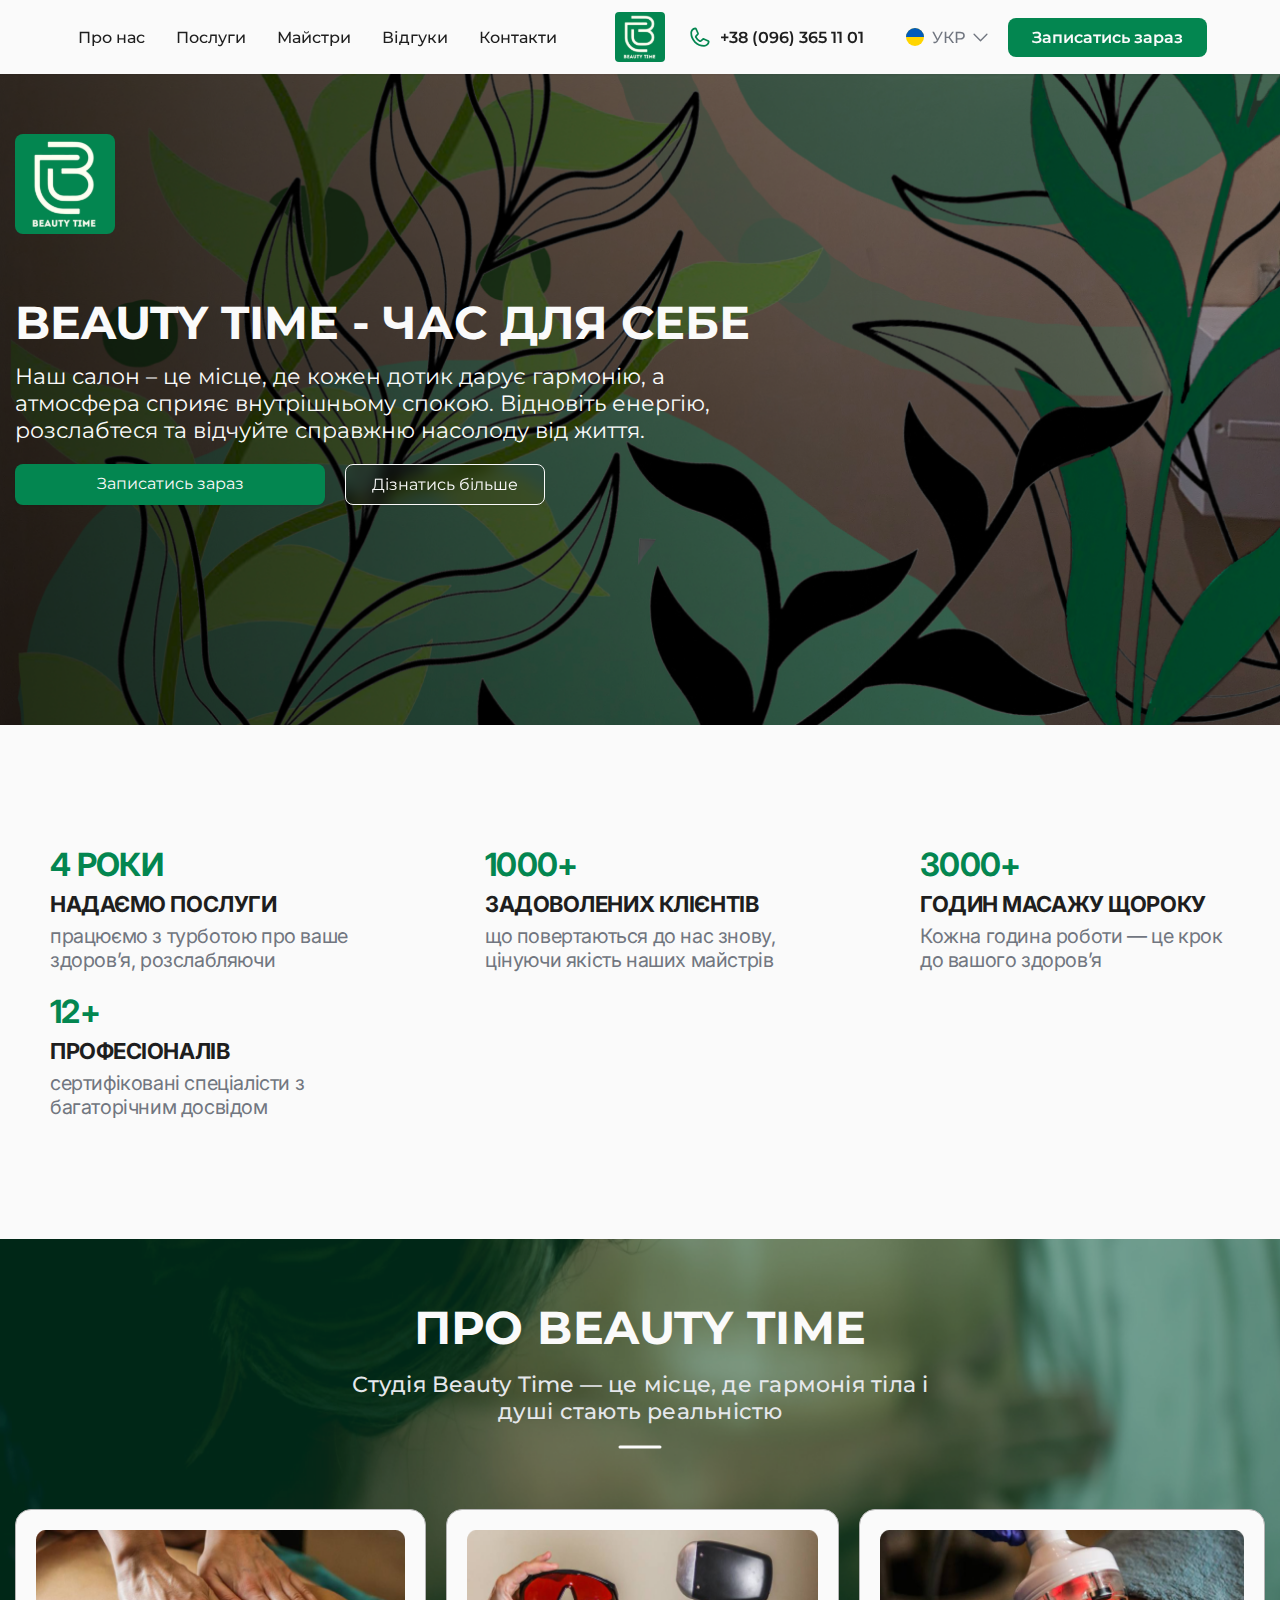
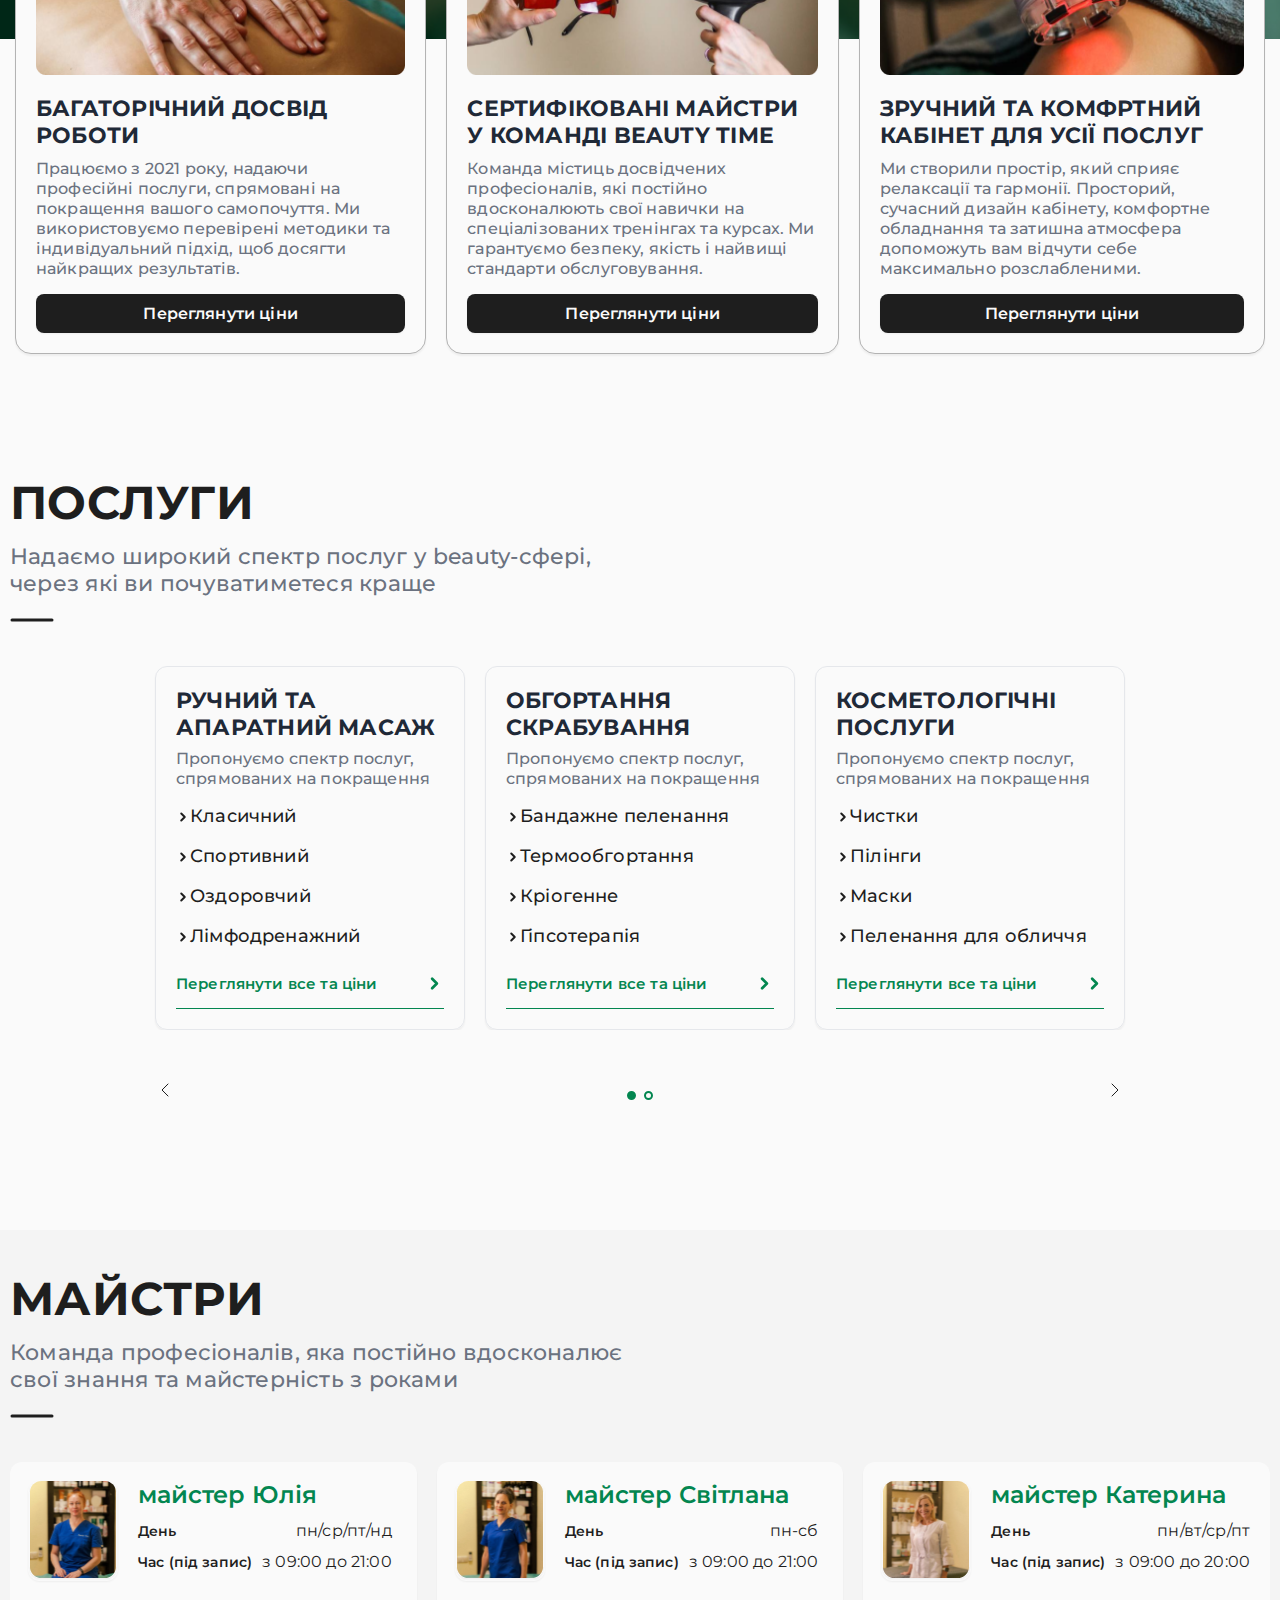
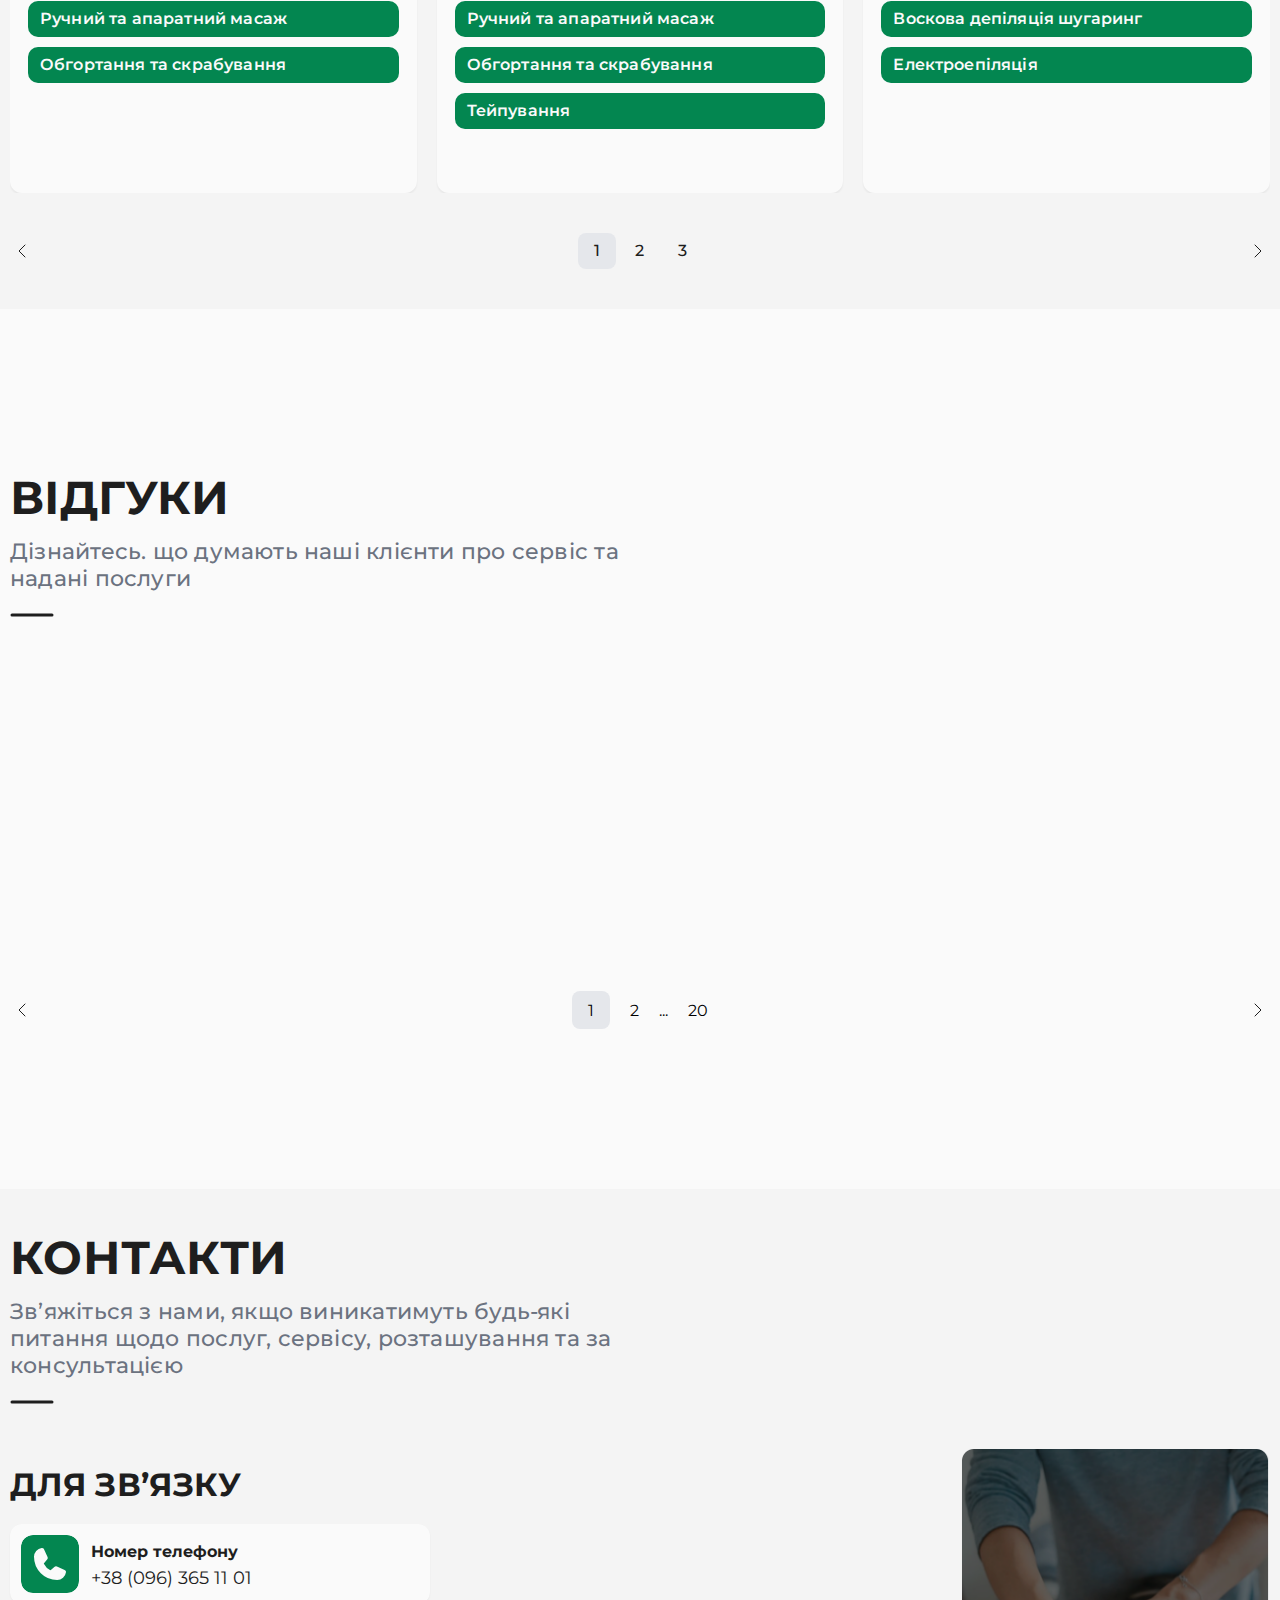
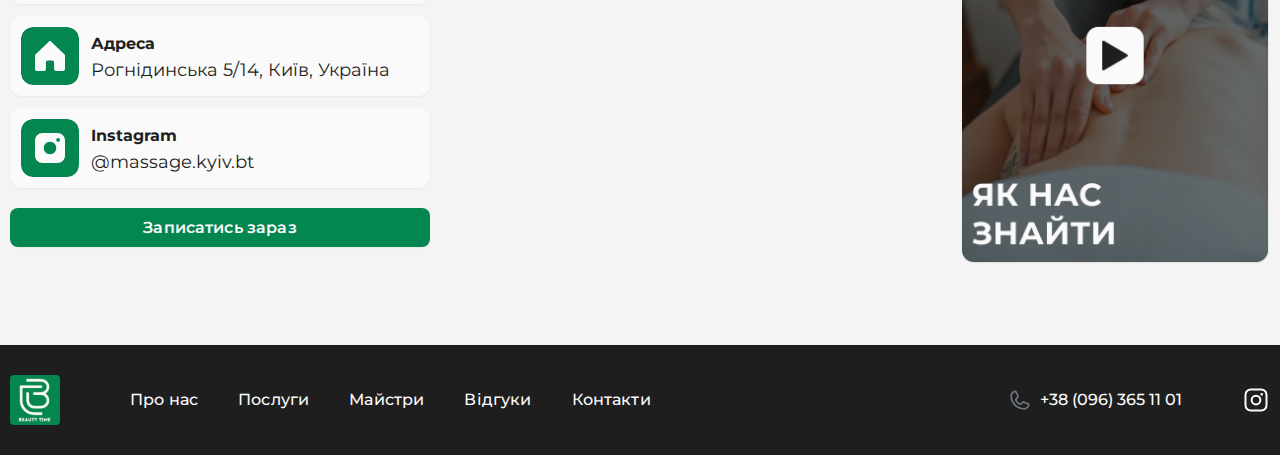
==== index.html @ 687538c2 "fixedHeader" ====
<!DOCTYPE html>
<html lang="en">

<head>
  <meta charset="UTF-8" />
  <link rel="icon" type="image/x-icon" href="/icons/Logo.svg" />
  <meta name="viewport" content="width=device-width, initial-scale=1.0" />
  <meta property="og:title" content="BEAUTY TIME">
  <meta property="og:description" content="Beauty Time - час для себе.Відновіть енергію, розслабтеся та відчуйте справжню насолоду від життя.">
  <meta property="og:image" content="icons/Logo.svg">
  <meta name="description" content="Beauty Time - час для себе.Відновіть енергію, розслабтеся та відчуйте справжню насолоду від життя.">
  <link rel="preconnect" href="https://fonts.googleapis.com" />
  <link rel="preconnect" href="https://fonts.gstatic.com" crossorigin />
  <meta name="google-site-verification" content="ar-BwZ3XOOMY4lrUMawtvGLC3Hr_M22JMxc6mXKmvUw" />
  <link
    href="https://fonts.googleapis.com/css2?family=Inter:ital,opsz,wght@0,14..32,100..900;1,14..32,100..900&family=Montserrat:ital,wght@0,100..900;1,100..900&display=swap"
    rel="stylesheet" />
  <link rel="stylesheet" href="index.css" />
  <title>Beauty Time</title>
  <meta name="description" content="Наш салон – це місце, де кожен дотик дарує гармонію, а атмосфера
  сприяє внутрішньому спокою. ">
</head>

<body>
  <header class="header">
    <div class="header-container">
      <nav class="header-nav">
        <a href="#about">Про нас</a>
        <a href="#service">Послуги</a>
        <a href="#personal">Майстри</a>
        <a href="#testimonials">Відгуки</a>
        <a href="#contacts">Контакти</a>
      </nav>
      <div class="header-logo">
        <img src="icons/Logo.svg" alt="Beauty Time – логотип салону краси" />
      </div>
      <div class="header-interactive">
        <div class="header-interactive-mobile">
          <img src="icons/phone.svg" alt="" style="width: 20px; height: 20px" />
          <a href="tel:+380963651101">+38 (096) 365 11 01</a>
        </div>
        <div class="header-interactive-language">
          <button class="header-interactive-language" id="open-language">
            <img src="icons/prapor-ukr.svg" alt="" style="width: 18px; height: 18px" />
            <p>УКР</p>
            <img src="icons/arrow-bottom.svg" alt="" style="width: 15px; height: 15px" />
          </button>
          <div class="header-interactive-language-menu" id="language-menu">
            <a href="eng.html"><img src="icons/gb.png" alt=""
                style="width: 18px; height: 18px" /><span>ENG</span></a>
          </div>
        </div>
        <a target="_blank"
          href="https://n799265.alteg.io/company/751395/personal/select-services?fbclid=PAZXh0bgNhZW0CMTEAAabLqiHtKzMhRhWUXYwmBI1UVrGu612jHFCzv3q1JPzuc6nMSlVEcItK5vg_aem_g_cQ2HMUZu5LZUieFuT7xA&o="
          class="button-signUp">Записатись зараз</a>
      </div>
    </div>
    <div class="header-container-mobile">
      <img src="icons/Logo.svg" alt="Beauty Time – логотип салону краси" class="header-container-mobile-logo">
      <img src="icons/openBurger.svg" alt="" class="header-container-mobile-openBurger" id="openBurger">
    </div>
    <div class="header-container-mobile-menu" id="burger-menu">
      <nav class="header-nav" style="flex-direction: column;gap: 20px;padding-bottom: 20px;">
        <a href="#about" style="font-size: 20px;">Про нас</a>
        <a href="#service" style="font-size: 20px;">Послуги</a>
        <a href="#personal" style="font-size: 20px;">Майстри</a>
        <a href="#testimonials" style="font-size: 20px;">Відгуки</a>
        <a href="#contacts" style="font-size: 20px;">Контакти</a>
      </nav>
      <div class="header-interactive" style="padding-top: 20px;border-top: 1px solid ;">
        <div class="header-interactive-mobile">
          <img src="icons/phone.svg" alt="" style="width: 20px; height: 20px" />
          <a href="tel:+380963651101">+38 (096) 365 11 01</a>
        </div>
        <div class="header-interactive-language" >
          <button class="header-interactive-language" id="open-language-mobile">
            <img src="icons/prapor-ukr.svg" alt="" style="width: 18px; height: 18px" />
            <p>УКР</p>
            <img src="icons/arrow-bottom.svg" alt="" style="width: 15px; height: 15px" />
          </button>
          <div class="header-interactive-language-menu" id="language-menu-mobile" style="top: -250%;">
            <a href="eng.html"><img src="icons/gb.png" alt=""
                style="width: 18px; height: 18px" /><span>ENG</span></a>
          </div>
        </div>
      </div>
    </div>
  </header>
  <section class="hero-section">
    <div class="hero-section-container">
      <img src="icons/Logo.svg" alt="" class="hero-section-logo" />
      <h1 class="hero-section-title">Beauty Time - час для себе</h1>
      <p class="hero-section-text">
        Наш салон – це місце, де кожен дотик дарує гармонію, а атмосфера
        сприяє внутрішньому спокою. Відновіть енергію, розслабтеся та відчуйте
        справжню насолоду від життя.
      </p>
      <div class="hero-section-buttons">
        <a target="_blank"
          href="https://n799265.alteg.io/company/751395/personal/select-services?fbclid=PAZXh0bgNhZW0CMTEAAabLqiHtKzMhRhWUXYwmBI1UVrGu612jHFCzv3q1JPzuc6nMSlVEcItK5vg_aem_g_cQ2HMUZu5LZUieFuT7xA&o="
          class="hero-section-button-regNow">Записатись зараз</a>
        <a target="_blank" href="https://www.instagram.com/massage.kyiv.bt?igsh=NTM1azhtdDN6YnZs"
          class="hero-section-button-more" style="z-index: 0;">Дізнатись більше</a>
      </div>
    </div>
  </section>
  <section class="statistics">
    <div class="statistics-container">
      <div class="statistics-block">
        <h2 class="statistics-block-title">4 РОКИ</h2>
        <h3 class="statistics-block-subTitle">НАДАЄМО ПОСЛУГИ</h3>
        <p class="statistics-block-text">
          працюємо з турботою про ваше здоров’я, розслабляючи
        </p>
      </div>
      <div class="statistics-block">
        <h2 class="statistics-block-title">1000+</h2>
        <h3 class="statistics-block-subTitle">ЗАДОВОЛЕНИХ КЛІЄНТІВ</h3>
        <p class="statistics-block-text">
          що повертаються до нас знову, цінуючи якість наших майстрів
        </p>
      </div>
      <div class="statistics-block">
        <h2 class="statistics-block-title">3000+</h2>
        <h3 class="statistics-block-subTitle">Годин масажу щороку</h3>
        <p class="statistics-block-text">
          Кожна година роботи — це крок до вашого здоров’я
        </p>
      </div>
      <div class="statistics-block">
        <h2 class="statistics-block-title">12+</h2>
        <h3 class="statistics-block-subTitle">ПРОФЕСІОНАЛІВ</h3>
        <p class="statistics-block-text">
          сертифіковані спеціалісти з багаторічним досвідом
        </p>
      </div>
    </div>
  </section>
  <section class="about" id="about">
    <div class="about-bg">
      <h2 class="about-title">про beauty time</h2>
      <h2 class="about-subTitle">
        Студія Beauty Time — це місце, де гармонія тіла і душі стають
        реальністю
      </h2>
      <svg width="44" height="4" viewBox="0 0 44 4" fill="none" xmlns="http://www.w3.org/2000/svg">
        <path d="M2 2H42" stroke="#FAFAFA" stroke-width="3" stroke-linecap="round" />
      </svg>
    </div>
    <div class="about-cards">
      <div class="about-card">
        <div class="">
          <img src="img/about/card-1.png" alt="" class="about-card-img" />
          <h3 class="about-card-title">БАГАТОРІЧНИЙ ДОСВІД РОБОТИ</h3>
          <p class="about-card-text">
            Працюємо з 2021 року, надаючи професійні послуги, спрямовані на
            покращення вашого самопочуття. Ми використовуємо перевірені
            методики та індивідуальний підхід, щоб досягти найкращих
            результатів.
          </p>
        </div>
        <a target="_blank"
          href="https://n799265.alteg.io/company/751395/personal/select-services?fbclid=PAZXh0bgNhZW0CMTEAAabLqiHtKzMhRhWUXYwmBI1UVrGu612jHFCzv3q1JPzuc6nMSlVEcItK5vg_aem_g_cQ2HMUZu5LZUieFuT7xA&o="
          class="about-card-button">Переглянути ціни</a>
      </div>
      <div class="about-card">
        <div class="">
          <img src="img/about/card-2.png" alt="" class="about-card-img" />
          <h3 class="about-card-title">
            СЕРТИФІКОВАНІ МАЙСТРИ У КОМАНДІ BEAUTY TIME
          </h3>
          <p class="about-card-text">
            Команда містиць досвідчених професіоналів, які постійно
            вдосконалюють свої навички на спеціалізованих тренінгах та курсах.
            Ми гарантуємо безпеку, якість і найвищі стандарти обслуговування.
          </p>
        </div>
        <a target="_blank"
          href="https://n799265.alteg.io/company/751395/personal/select-services?fbclid=PAZXh0bgNhZW0CMTEAAabLqiHtKzMhRhWUXYwmBI1UVrGu612jHFCzv3q1JPzuc6nMSlVEcItK5vg_aem_g_cQ2HMUZu5LZUieFuT7xA&o="
          class="about-card-button">Переглянути ціни</a>
      </div>
      <div class="about-card">
        <div class="">
          <img src="img/about/card-3.png" alt="" class="about-card-img" />
          <h3 class="about-card-title">
            ЗРУЧНИЙ ТА КОМФРТНИЙ КАБІНЕТ ДЛЯ УСІЇ ПОСЛУГ
          </h3>
          <p class="about-card-text">
            Ми створили простір, який сприяє релаксації та гармонії.
            Просторий, сучасний дизайн кабінету, комфортне обладнання та
            затишна атмосфера допоможуть вам відчути себе максимально
            розслабленими.
          </p>
        </div>
        <a target="_blank"
          href="https://n799265.alteg.io/company/751395/personal/select-services?fbclid=PAZXh0bgNhZW0CMTEAAabLqiHtKzMhRhWUXYwmBI1UVrGu612jHFCzv3q1JPzuc6nMSlVEcItK5vg_aem_g_cQ2HMUZu5LZUieFuT7xA&o="
          class="about-card-button">Переглянути ціни</a>
      </div>
    </div>
  </section>
  <section class="service" id="service">
    <div class="container-title">
      <h2 class="title">послуги</h2>
      <p class="subTitle">
        Надаємо широкий спектр послуг у beauty-сфері, через які ви
        почуватиметеся краще
      </p>
      <svg width="44" height="4" viewBox="0 0 44 4" fill="none" xmlns="http://www.w3.org/2000/svg">
        <path d="M2 2H42" stroke="#1E1E1E" stroke-width="3" stroke-linecap="round" />
      </svg>
    </div>
    <div class="service-slides">
      <div class="service-slide">
        <div class="service-blocks">
          <div class="service-block">
            <div class="">
              <h2 class="service-block-title">РУЧНИЙ ТА АПАРАТНИЙ МАСАЖ</h2>
              <p class="service-block-text">
                Пропонуємо спектр послуг, спрямованих на покращення
              </p>

              <div class="service-block-info">
                <div class="service-block-row">
                  <div class="service-block-row-img">
                    <img src="icons/arrow-right.svg" alt="" />
                  </div>

                  <div class="service-block-row-text">Класичний</div>
                </div>
                <div class="service-block-row">
                  <div class="service-block-row-img">
                    <img src="icons/arrow-right.svg" alt="" />
                  </div>

                  <div class="service-block-row-text">Спортивний</div>
                </div>
                <div class="service-block-row">
                  <div class="service-block-row-img">
                    <img src="icons/arrow-right.svg" alt="" />
                  </div>

                  <div class="service-block-row-text">Оздоровчий</div>
                </div>
                <div class="service-block-row">
                  <div class="service-block-row-img">
                    <img src="icons/arrow-right.svg" alt="" />
                  </div>

                  <div class="service-block-row-text">
                    Лімфодренажний
                  </div>
                </div>
              </div>
            </div>
            <a class="service-block-link"
              href="https://n799265.alteg.io/company/751395/personal/select-services?fbclid=PAZXh0bgNhZW0CMTEAAabLqiHtKzMhRhWUXYwmBI1UVrGu612jHFCzv3q1JPzuc6nMSlVEcItK5vg_aem_g_cQ2HMUZu5LZUieFuT7xA&o=">
              <p class="service-block-link-text">
                Переглянути все та ціни
              </p>
              <img src="icons/chevron-right.svg" alt="">
            </a>
          </div>
          <div class="service-block">
            <div class="">
              <h2 class="service-block-title">ОБГОРТАННЯ СКРАБУВАННЯ</h2>
              <p class="service-block-text">
                Пропонуємо спектр послуг, спрямованих на покращення
              </p>

              <div class="service-block-info">
                <div class="service-block-row">
                  <div class="service-block-row-img">
                    <img src="icons/arrow-right.svg" alt="" />
                  </div>

                  <div class="service-block-row-text">Бандажне пеленання</div>
                </div>
                <div class="service-block-row">
                  <div class="service-block-row-img">
                    <img src="icons/arrow-right.svg" alt="" />
                  </div>

                  <div class="service-block-row-text">Термообгортання</div>
                </div>
                <div class="service-block-row">
                  <div class="service-block-row-img">
                    <img src="icons/arrow-right.svg" alt="" />
                  </div>

                  <div class="service-block-row-text">Кріогенне</div>
                </div>
                <div class="service-block-row">
                  <div class="service-block-row-img">
                    <img src="icons/arrow-right.svg" alt="" />
                  </div>

                  <div class="service-block-row-text">
                    Гіпсотерапія
                  </div>
                </div>
              </div>
            </div>
            <a class="service-block-link"
              href="https://n799265.alteg.io/company/751395/personal/select-services?fbclid=PAZXh0bgNhZW0CMTEAAabLqiHtKzMhRhWUXYwmBI1UVrGu612jHFCzv3q1JPzuc6nMSlVEcItK5vg_aem_g_cQ2HMUZu5LZUieFuT7xA&o=">
              <p class="service-block-link-text">
                Переглянути все та ціни
              </p>
              <img src="icons/chevron-right.svg" alt="">
            </a>
          </div>
          <div class="service-block">
            <div class="">
              <h2 class="service-block-title">КОСМЕТОЛОГІЧНІ ПОСЛУГИ</h2>
              <p class="service-block-text">
                Пропонуємо спектр послуг, спрямованих на покращення
              </p>

              <div class="service-block-info">
                <div class="service-block-row">
                  <div class="service-block-row-img">
                    <img src="icons/arrow-right.svg" alt="" />
                  </div>

                  <div class="service-block-row-text">Чистки</div>
                </div>
                <div class="service-block-row">
                  <div class="service-block-row-img">
                    <img src="icons/arrow-right.svg" alt="" />
                  </div>

                  <div class="service-block-row-text">Пілінги</div>
                </div>
                <div class="service-block-row">
                  <div class="service-block-row-img">
                    <img src="icons/arrow-right.svg" alt="" />
                  </div>

                  <div class="service-block-row-text">Маски</div>
                </div>
                <div class="service-block-row">
                  <div class="service-block-row-img">
                    <img src="icons/arrow-right.svg" alt="" />
                  </div>

                  <div class="service-block-row-text">
                    Пеленання для обличчя
                  </div>
                </div>
              </div>
            </div>
            <a class="service-block-link"
              href="https://n799265.alteg.io/company/751395/personal/select-services?fbclid=PAZXh0bgNhZW0CMTEAAabLqiHtKzMhRhWUXYwmBI1UVrGu612jHFCzv3q1JPzuc6nMSlVEcItK5vg_aem_g_cQ2HMUZu5LZUieFuT7xA&o=">
              <p class="service-block-link-text">
                Переглянути все та ціни
              </p>
              <img src="icons/chevron-right.svg" alt="">
            </a>
          </div>
          <div class="service-block">
            <div class="">
              <h2 class="service-block-title">ЛАЗЕРНА ЕПІЛЯЦІЯ РІЗНИХ ЗОН</h2>
              <p class="service-block-text">
                Пропонуємо спектр послуг, спрямованих на покращення
              </p>

              <div class="service-block-info">
                <div class="service-block-row">
                  <div class="service-block-row-img">
                    <img src="icons/arrow-right.svg" alt="" />
                  </div>

                  <div class="service-block-row-text">Обличчя</div>
                </div>
                <div class="service-block-row">
                  <div class="service-block-row-img">
                    <img src="icons/arrow-right.svg" alt="" />
                  </div>

                  <div class="service-block-row-text">Тіло</div>
                </div>
                <div class="service-block-row">
                  <div class="service-block-row-img">
                    <img src="icons/arrow-right.svg" alt="" />
                  </div>

                  <div class="service-block-row-text">Комплексна епіляція</div>
                </div>

              </div>
            </div>
            <a class="service-block-link"
              href="https://n799265.alteg.io/company/751395/personal/select-services?fbclid=PAZXh0bgNhZW0CMTEAAabLqiHtKzMhRhWUXYwmBI1UVrGu612jHFCzv3q1JPzuc6nMSlVEcItK5vg_aem_g_cQ2HMUZu5LZUieFuT7xA&o=">
              <p class="service-block-link-text">
                Переглянути все та ціни
              </p>
              <img src="icons/chevron-right.svg" alt="">
            </a>
          </div>
        </div>
      </div>
      <div class="service-slide">
        <div class="service-blocks">
          <div class="service-block">
            <div class="">
              <h2 class="service-block-title">ЛАЗЕРНА ЕПІЛЯЦІЯ РІЗНИХ ЗОН</h2>
              <p class="service-block-text">
                Пропонуємо спектр послуг, спрямованих на покращення
              </p>

              <div class="service-block-info">
                <div class="service-block-row">
                  <div class="service-block-row-img">
                    <img src="icons/arrow-right.svg" alt="" />
                  </div>

                  <div class="service-block-row-text">Обличчя</div>
                </div>
                <div class="service-block-row">
                  <div class="service-block-row-img">
                    <img src="icons/arrow-right.svg" alt="" />
                  </div>

                  <div class="service-block-row-text">Тіло</div>
                </div>
                <div class="service-block-row">
                  <div class="service-block-row-img">
                    <img src="icons/arrow-right.svg" alt="" />
                  </div>

                  <div class="service-block-row-text">Комплексна епіляція</div>
                </div>

              </div>
            </div>
            <a class="service-block-link"
              href="https://n799265.alteg.io/company/751395/personal/select-services?fbclid=PAZXh0bgNhZW0CMTEAAabLqiHtKzMhRhWUXYwmBI1UVrGu612jHFCzv3q1JPzuc6nMSlVEcItK5vg_aem_g_cQ2HMUZu5LZUieFuT7xA&o=">
              <p class="service-block-link-text">
                Переглянути все та ціни
              </p>
              <img src="icons/chevron-right.svg" alt="">
            </a>
          </div>
          <div class="service-block">
            <div class="">
              <h2 class="service-block-title">ОФФОРМЛЕННЯ ВІЙ ТА БРІВ</h2>
              <p class="service-block-text">
                Пропонуємо спектр послуг, спрямованих на покращення
              </p>

              <div class="service-block-info">
                <div class="service-block-row">
                  <div class="service-block-row-img">
                    <img src="icons/arrow-right.svg" alt="" />
                  </div>

                  <div class="service-block-row-text">Корекція та фарбування</div>
                </div>
                <div class="service-block-row">
                  <div class="service-block-row-img">
                    <img src="icons/arrow-right.svg" alt="" />
                  </div>

                  <div class="service-block-row-text">Ламінування вій/брів</div>
                </div>
                <div class="service-block-row">
                  <div class="service-block-row-img">
                    <img src="icons/arrow-right.svg" alt="" />
                  </div>

                  <div class="service-block-row-text">Проріджування брів</div>
                </div>
                <div class="service-block-row">
                  <div class="service-block-row-img">
                    <img src="icons/arrow-right.svg" alt="" />
                  </div>

                  <div class="service-block-row-text">Вусики</div>
                </div>
              </div>
            </div>
            <a class="service-block-link"
              href="https://n799265.alteg.io/company/751395/personal/select-services?fbclid=PAZXh0bgNhZW0CMTEAAabLqiHtKzMhRhWUXYwmBI1UVrGu612jHFCzv3q1JPzuc6nMSlVEcItK5vg_aem_g_cQ2HMUZu5LZUieFuT7xA&o=">
              <p class="service-block-link-text">
                Переглянути все та ціни
              </p>
              <img src="icons/chevron-right.svg" alt="">
            </a>
          </div>

        </div>
      </div>
    </div>
    <div class="controls-service-slides">
      <button class="controls-service-prev"><img src="icons/control-left.svg" alt=""></button>
      <div class="indicators-service">

      </div>
      <button class="controls-service-next"><img src="icons/control-right.svg" alt=""></button>
    </div>
  </section>
  <section class="personal" id="personal">
    <div class="container-title">
      <h2 class="title">майстри</h2>
      <p class="subTitle">
        Команда професіоналів, яка постійно вдосконалює свої знання та майстерність з роками
      </p>
      <svg width="44" height="4" viewBox="0 0 44 4" fill="none" xmlns="http://www.w3.org/2000/svg">
        <path d="M2 2H42" stroke="#1E1E1E" stroke-width="3" stroke-linecap="round" />
      </svg>
    </div>
    <div class="personal-slides">

      <div class="personal-slide active">
        <div class="personal-block">
          <div class="personal-block-top">
            <img src="img/personal/1.svg" alt="" class="personal-block-top-img">
            <div class="personal-block-top-text">
              <h2 class="personal-block-top-text-title">майстер Юлія</h2>
              <div class="personal-block-top-text-row">
                <p class="personal-block-top-text-row-title">День</p>
                <p class="personal-block-top-text-row-decription">пн/ср/пт/нд</p>
              </div>
              <div class="personal-block-top-text-row">
                <p class="personal-block-top-text-row-title">Час (під запис)</p>
                <p class="personal-block-top-text-row-decription">з 09:00 до 21:00</p>
              </div>
            </div>
          </div>

          <div class="personal-block-info">
            <div class="personal-block-info-text">Ручний та апаратний масаж</div>
            <div class="personal-block-info-text">Обгортання та скрабування</div>
          </div>
        </div>
        <div class="personal-block">
          <div class="personal-block-top">
            <img src="img/personal/2.svg" alt="" class="personal-block-top-img">
            <div class="personal-block-top-text">
              <h2 class="personal-block-top-text-title">майстер Світлана</h2>
              <div class="personal-block-top-text-row">
                <p class="personal-block-top-text-row-title">День</p>
                <p class="personal-block-top-text-row-decription">пн-сб</p>
              </div>
              <div class="personal-block-top-text-row">
                <p class="personal-block-top-text-row-title">Час (під запис)</p>
                <p class="personal-block-top-text-row-decription">з 09:00 до 21:00</p>
              </div>
            </div>
          </div>

          <div class="personal-block-info">
            <div class="personal-block-info-text">Ручний та апаратний масаж</div>
            <div class="personal-block-info-text">Обгортання та скрабування</div>
            <div class="personal-block-info-text">Тейпування</div>
          </div>
        </div>
        <div class="personal-block">
          <div class="personal-block-top">
            <img src="img/personal/3.svg" alt="" class="personal-block-top-img">
            <div class="personal-block-top-text">
              <h2 class="personal-block-top-text-title">майстер Катерина</h2>
              <div class="personal-block-top-text-row">
                <p class="personal-block-top-text-row-title">День</p>
                <p class="personal-block-top-text-row-decription">пн/вт/ср/пт</p>
              </div>
              <div class="personal-block-top-text-row">
                <p class="personal-block-top-text-row-title">Час (під запис)</p>
                <p class="personal-block-top-text-row-decription">з 09:00 до 20:00</p>
              </div>
            </div>
          </div>

          <div class="personal-block-info">
            <div class="personal-block-info-text">Воскова депіляція шугаринг</div>
            <div class="personal-block-info-text">Електроепіляція</div>
          </div>
        </div>
      </div>

      <div class="personal-slide">
        <div class="personal-block">
          <div class="personal-block-top">
            <img src="img/personal/4.svg" alt="" class="personal-block-top-img">
            <div class="personal-block-top-text">
              <h2 class="personal-block-top-text-title">майстер Тетяна</h2>
              <div class="personal-block-top-text-row">
                <p class="personal-block-top-text-row-title">День</p>
                <p class="personal-block-top-text-row-decription">вт/чт/сб/нд</p>
              </div>
              <div class="personal-block-top-text-row">
                <p class="personal-block-top-text-row-title">Час (під запис)</p>
                <p class="personal-block-top-text-row-decription">з 09:00 до 21:00</p>
              </div>
            </div>
          </div>

          <div class="personal-block-info">
            <div class="personal-block-info-text">Ручний та апаратний масаж</div>
            <div class="personal-block-info-text">Обгортання та скрабування</div>
            <div class="personal-block-info-text">Доглядові (косметологічні) процедури</div>
          </div>
        </div>
        <div class="personal-block">
          <div class="personal-block-top">
            <img src="img/personal/5.svg" alt="" class="personal-block-top-img">
            <div class="personal-block-top-text">
              <h2 class="personal-block-top-text-title">майстер Олена</h2>
              <div class="personal-block-top-text-row">
                <p class="personal-block-top-text-row-title">День</p>
                <p class="personal-block-top-text-row-decription">пн-нд</p>
              </div>
              <div class="personal-block-top-text-row">
                <p class="personal-block-top-text-row-title">Час (під запис)</p>
                <p class="personal-block-top-text-row-decription">з 09:00 до 20:00</p>
              </div>
            </div>
          </div>

          <div class="personal-block-info">
            <div class="personal-block-info-text">Лазерна епіляція різних зон</div>
            <div class="personal-block-info-text">Лазерна косметологія</div>
            <div class="personal-block-info-text">Апаратний масаж</div>
            <div class="personal-block-info-text">Обгортання та скрабування, тейпування</div>
          </div>
        </div>
        <div class="personal-block">
          <div class="personal-block-top">
            <img src="img/personal/6.svg" alt="" class="personal-block-top-img">
            <div class="personal-block-top-text">
              <h2 class="personal-block-top-text-title">майстер В’ячеслав</h2>
              <div class="personal-block-top-text-row">
                <p class="personal-block-top-text-row-title">День</p>
                <p class="personal-block-top-text-row-decription">вт/чт/нд</p>
              </div>
              <div class="personal-block-top-text-row">
                <p class="personal-block-top-text-row-title">Час (під запис)</p>
                <p class="personal-block-top-text-row-decription">Під запис</p>
              </div>
            </div>
          </div>

          <div class="personal-block-info">
            <div class="personal-block-info-text">Ручний та апаратний масаж</div>
            <div class="personal-block-info-text">Обгортання та скрабування</div>
          </div>
        </div>
      </div>

      <div class="personal-slide">
        <div class="personal-block">
          <div class="personal-block-top">
            <img src="img/personal/7.svg" alt="" class="personal-block-top-img">
            <div class="personal-block-top-text">
              <h2 class="personal-block-top-text-title">майстер Костянтин</h2>
              <div class="personal-block-top-text-row">
                <p class="personal-block-top-text-row-title">День</p>
                <p class="personal-block-top-text-row-decription">вт/чт/нд</p>
              </div>
              <div class="personal-block-top-text-row">
                <p class="personal-block-top-text-row-title">Час (під запис)</p>
                <p class="personal-block-top-text-row-decription">з 09:00 до 21:00</p>
              </div>
            </div>
          </div>

          <div class="personal-block-info">
            <div class="personal-block-info-text">Ручний масаж</div>
            <div class="personal-block-info-text">Spa-обгортання та скрабування</div>
          </div>
        </div>
      </div>

    </div>
    <div class="controls-personal-slides">
      <button class="controls-personal-prev"><img src="icons/control-left.svg" alt=""></button>
      <div class="indicators-personal">

      </div>
      <button class="controls-personal-next"><img src="icons/control-right.svg" alt=""></button>
    </div>

  </section>
  <section class="testimonials" id="testimonials">
    <div class="container-title">
      <h2 class="title">відгуки</h2>
      <p class="subTitle">
        Дізнайтесь. що думають наші клієнти про сервіс та <br> надані послуги
      </p>
      <svg width="44" height="4" viewBox="0 0 44 4" fill="none" xmlns="http://www.w3.org/2000/svg">
        <path d="M2 2H42" stroke="#1E1E1E" stroke-width="3" stroke-linecap="round" />
      </svg>
    </div>
    <div class="testimonials-slides">
      <div class="testimonial-slide">
        <div class="testimonial-slide-block">
          <div class="">
            <p class="testimonial-slide-rating">★ ★ ★ ★ ★</p>
            <h2 class="testimonial-slide-title">Ім’я клієнта</h2>
            <p class="testimonial-slide-text">Lorem ipsum dolor sit amet, consectetur adipiscing elit, sed do eiusmod
              tempor incididunt ut labore et dolore magna aliqua. Ut enim ad minim veniam, quis nostrud exercitation
              ullamco laboris nisi ut aliquip ex</p>
          </div>
          <a href="" class="testimonial-slide-link">Відгук з Instagram</a>
        </div>
        <div class="testimonial-slide-block">
          <p class="testimonial-slide-rating">★ ★ ★ ★ ★</p>
          <h2 class="testimonial-slide-title">Ім’я клієнта</h2>
          <p class="testimonial-slide-text">Lorem ipsum dolor sit amet, consectetur adipiscing elit, sed do eiusmod
            tempor incididunt ut labore et dolore magna aliqua. Ut enim ad minim veniam, quis nostrud exercitation
            ullamco laboris nisi ut aliquip ex</p>
          <a href="" class="testimonial-slide-link">Відгук з Instagram</a>
        </div>
        <div class="testimonial-slide-block">
          <p class="testimonial-slide-rating">★ ★ ★ ★ ★</p>
          <h2 class="testimonial-slide-title">Ім’я клієнта</h2>
          <p class="testimonial-slide-text">Lorem ipsum dolor sit amet, consectetur adipiscing elit, sed do eiusmod
            tempor incididunt ut labore et dolore magna aliqua. Ut enim ad minim veniam, quis nostrud exercitation
            ullamco laboris nisi ut aliquip ex</p>
          <a href="" class="testimonial-slide-link">Відгук з Instagram</a>
        </div>
      </div>
    </div>

    <div class="controls-testimonials-slides">
      <button class="controls-testimonials-prev"><img src="icons/control-left.svg" alt=""></button>
      <div class="indicators-testimonials">
      </div>
      <button class="controls-testimonials-next"><img src="icons/control-right.svg" alt=""></button>
    </div>

  </section>
  <section class="contacts" id="contacts">
    <div class="contacts-container">

      <div class="container-title">
        <h2 class="title">контакти</h2>
        <p class="subTitle">
          Зв’яжіться з нами, якщо виникатимуть будь-які питання щодо послуг, сервісу, розташування та
          за консультацією
        </p>
        <svg width="44" height="4" viewBox="0 0 44 4" fill="none" xmlns="http://www.w3.org/2000/svg">
          <path d="M2 2H42" stroke="#1E1E1E" stroke-width="3" stroke-linecap="round" />
        </svg>
      </div>
      <div class="contacts-content">
        <div class="contacts-content-connection">
          <h2 class="contacts-content-connection-title">для зв’язку</h2>
          <div class="contacts-content-connection-cards">
            <a href="tel:+380963651101" class="contacts-content-connection-card">
              <img src="img/connection/Phone.svg" alt="" class="contacts-content-connection-card-img">
              <div class="contacts-content-connection-card-text">
                <h2 class="contacts-content-connection-card-text-title">Номер телефону</h2>
                <p class="contacts-content-connection-card-text-info">+38 (096) 365 11 01</p>
              </div>
            </a>
            <a href="https://maps.app.goo.gl/JnxJe1gss46YvtNy8" class="contacts-content-connection-card">
              <img src="img/connection/home.svg" alt="" class="contacts-content-connection-card-img">
              <div class="contacts-content-connection-card-text">
                <h2 class="contacts-content-connection-card-text-title">Адреса</h2>
                <p class="contacts-content-connection-card-text-info">Рогнідинська 5/14, Київ, Україна</p>
              </div>
            </a>
            <a href="https://www.instagram.com/massage.kyiv.bt/" class="contacts-content-connection-card">
              <img src="img/connection/instagram.svg" alt="" class="contacts-content-connection-card-img">
              <div class="contacts-content-connection-card-text">
                <h2 class="contacts-content-connection-card-text-title">Instagram</h2>
                <p class="contacts-content-connection-card-text-info">@massage.kyiv.bt</p>
              </div>
            </a>
          </div>
          <a href="https://n799265.alteg.io/company/751395/personal/select-services?fbclid=PAZXh0bgNhZW0CMTEAAabLqiHtKzMhRhWUXYwmBI1UVrGu612jHFCzv3q1JPzuc6nMSlVEcItK5vg_aem_g_cQ2HMUZu5LZUieFuT7xA&o=" class="contacts-content-connection-regNow">
            Записатись зараз
          </a>
        </div>
        <div class="contacts-content-map">
          <iframe src="https://www.google.com/maps/embed?pb=!1m18!1m12!1m3!1d2541.092193234931!2d30.520452199999998!3d50.439383400000004!2m3!1f0!2f0!3f0!3m2!1i1024!2i768!4f13.1!3m3!1m2!1s0x40d4cefe57e5508f%3A0x8f76b522511d50a8!2z0YPQuy4g0KDQvtCz0L3QtdC00LjQvdGB0LrQsNGPLCA1LzE0LCDQmtC40LXQsiwgMDIwMDA!5e0!3m2!1sru!2sua!4v1735081594060!5m2!1sru!2sua" class="map" style="border:0;" allowfullscreen="" loading="lazy" referrerpolicy="no-referrer-when-downgrade"></iframe>
        </div>
        <a href="https://www.instagram.com/stories/highlights/17875986062934872/" target="_blank" class="contacts-content-map-video">
          <img src="img/connection/howFind.png" alt="">
        </a>
      </div>
    </div>
  </section>
  <footer class="footer" id="footer">
    <div class="footer-container">
      <div class="footer-container-flex">
        <div class="footer-logo">
          <img src="icons/Logo.svg" alt="">
        </div>
        <div class="footer-nav">
          <a href="#about" class="footer-nav-text">Про нас</a>
          <a href="#service" class="footer-nav-text">Послуги</a>
          <a href="#personal" class="footer-nav-text">Майстри</a>
          <a href="#testimonials" class="footer-nav-text">Відгуки</a>
          <a href="#contacts" class="footer-nav-text">Контакти</a>
        </div>
      </div>
      <div class="footer-container-flex">
        <div class="footer-interactive-mobile">
          <img src="icons/phone-footer.svg" alt="" style="width: 20px; height: 20px" />
          <a href="tel:+380963651101">+38 (096) 365 11 01</a>
        </div>
        <a href="#" class="footer-container-img-ins">
          <img src="icons/instagram-white.svg" alt="">
        </a>
      </div>
    </div>
    <div class="footer-container-mobile">
      <div class="footer-container-mobile-logo">
        <div class="footer-logo">
          <img src="icons/Logo.svg" alt="">
        </div>
      </div>
      <div class="footer-container-mobile-nav">
        <a href="#about" class="footer-nav-text">Про нас</a>
        <a href="#service" class="footer-nav-text">Послуги</a>
        <a href="#personal" class="footer-nav-text">Майстри</a>
        <a href="#testimonials" class="footer-nav-text">Відгуки</a>
        <a href="#contacts" class="footer-nav-text">Контакти</a>
      </div>
      <div class="footer-container-flex">
        <div class="footer-interactive-mobile">
          <img src="icons/phone-footer.svg" alt="" style="width: 20px; height: 20px" />
          <a href="tel:+380963651101">+38 (096) 365 11 01</a>
        </div>
        <a href="#" class="footer-container-img-ins">
          <img src="icons/instagram-white.svg" alt="">
        </a>
      </div>
    </div>
  </footer>
  <script src="main.js" type="module"></script>
</body>

</html>
---- index.css ----
@import url(css/reset.css);
@import url(css/header.css);
@import url(css/hero-section.css);
@import url(css/statistics.css);
@import url(css/about.css);
@import url(css/service.css);
@import url(css/personal.css);
@import url(css/testimonials.css);
@import url(css/contacts.css);
@import url(css/footer.css);
@import url(css/media.css);

html{
  scroll-behavior: smooth;
}

* {
  font-family: "Montserrat", serif;
}

body{
  background-color: #FAFAFA;
}
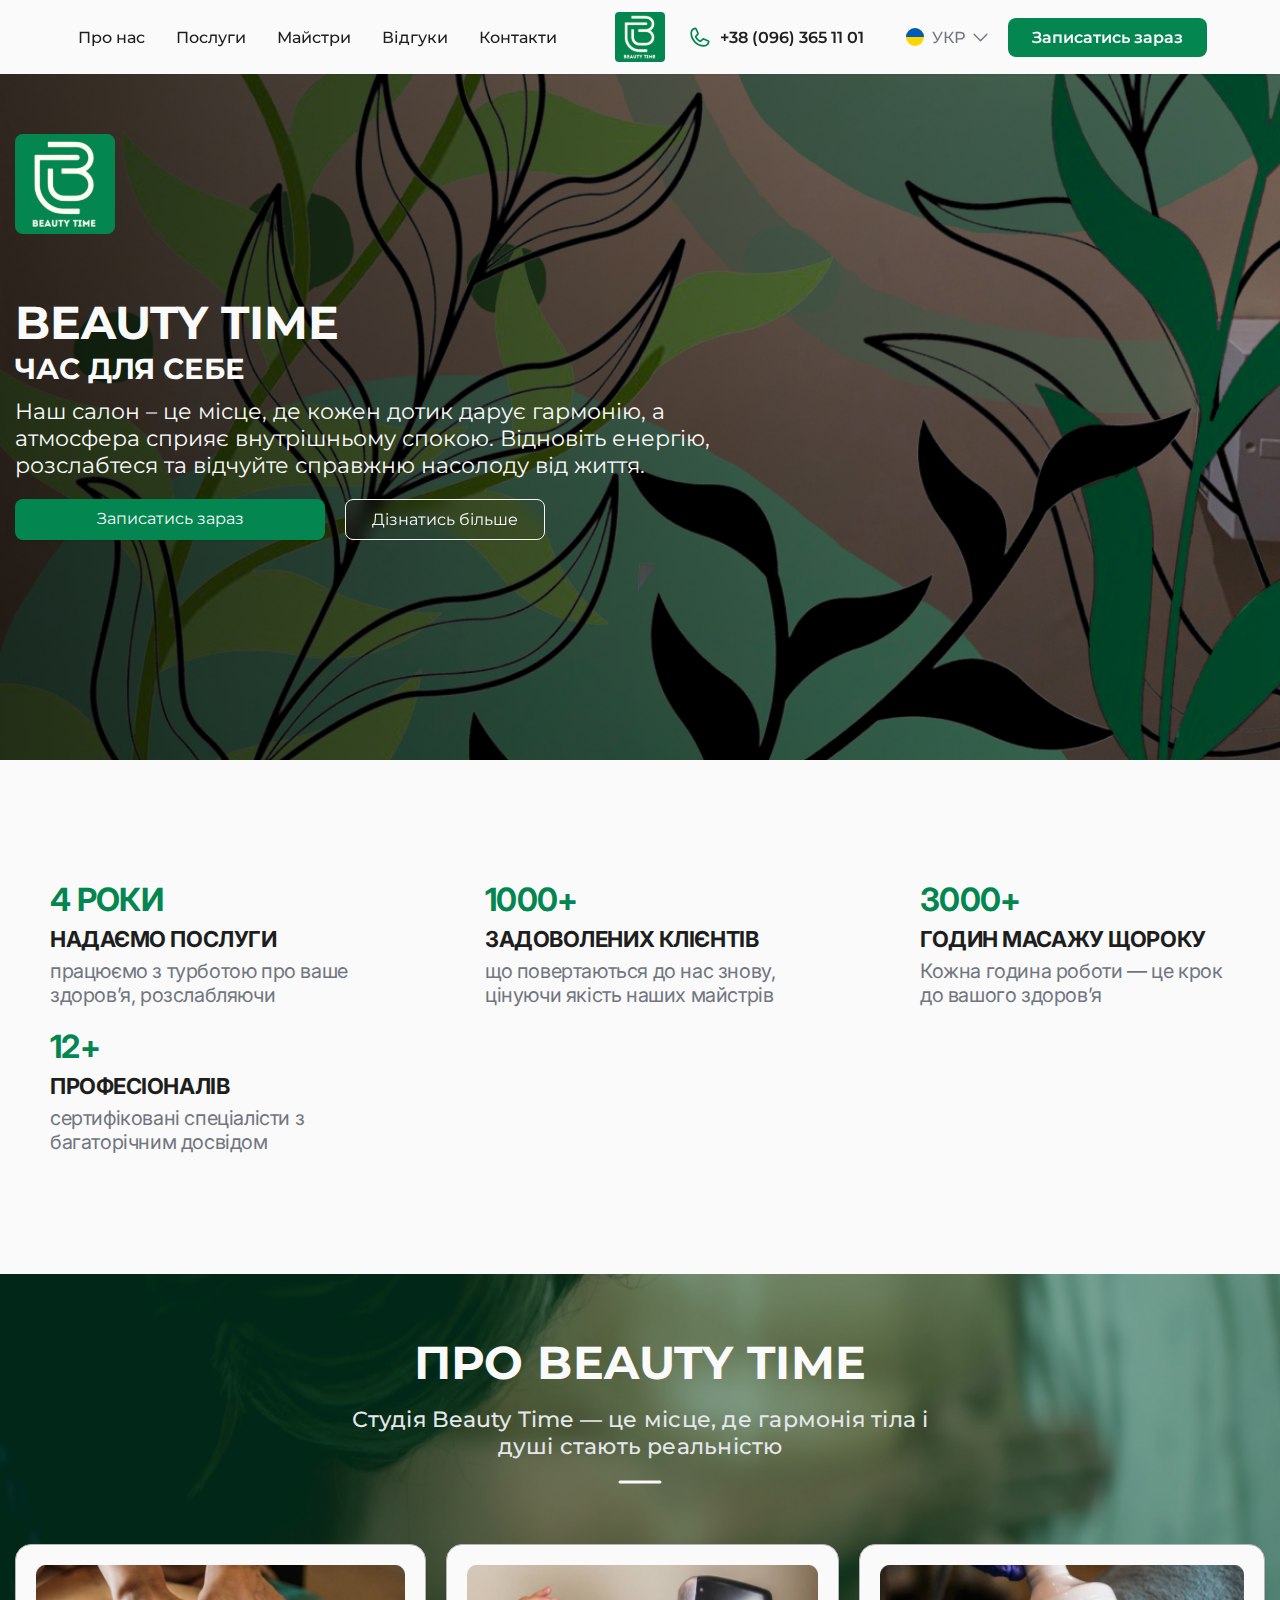
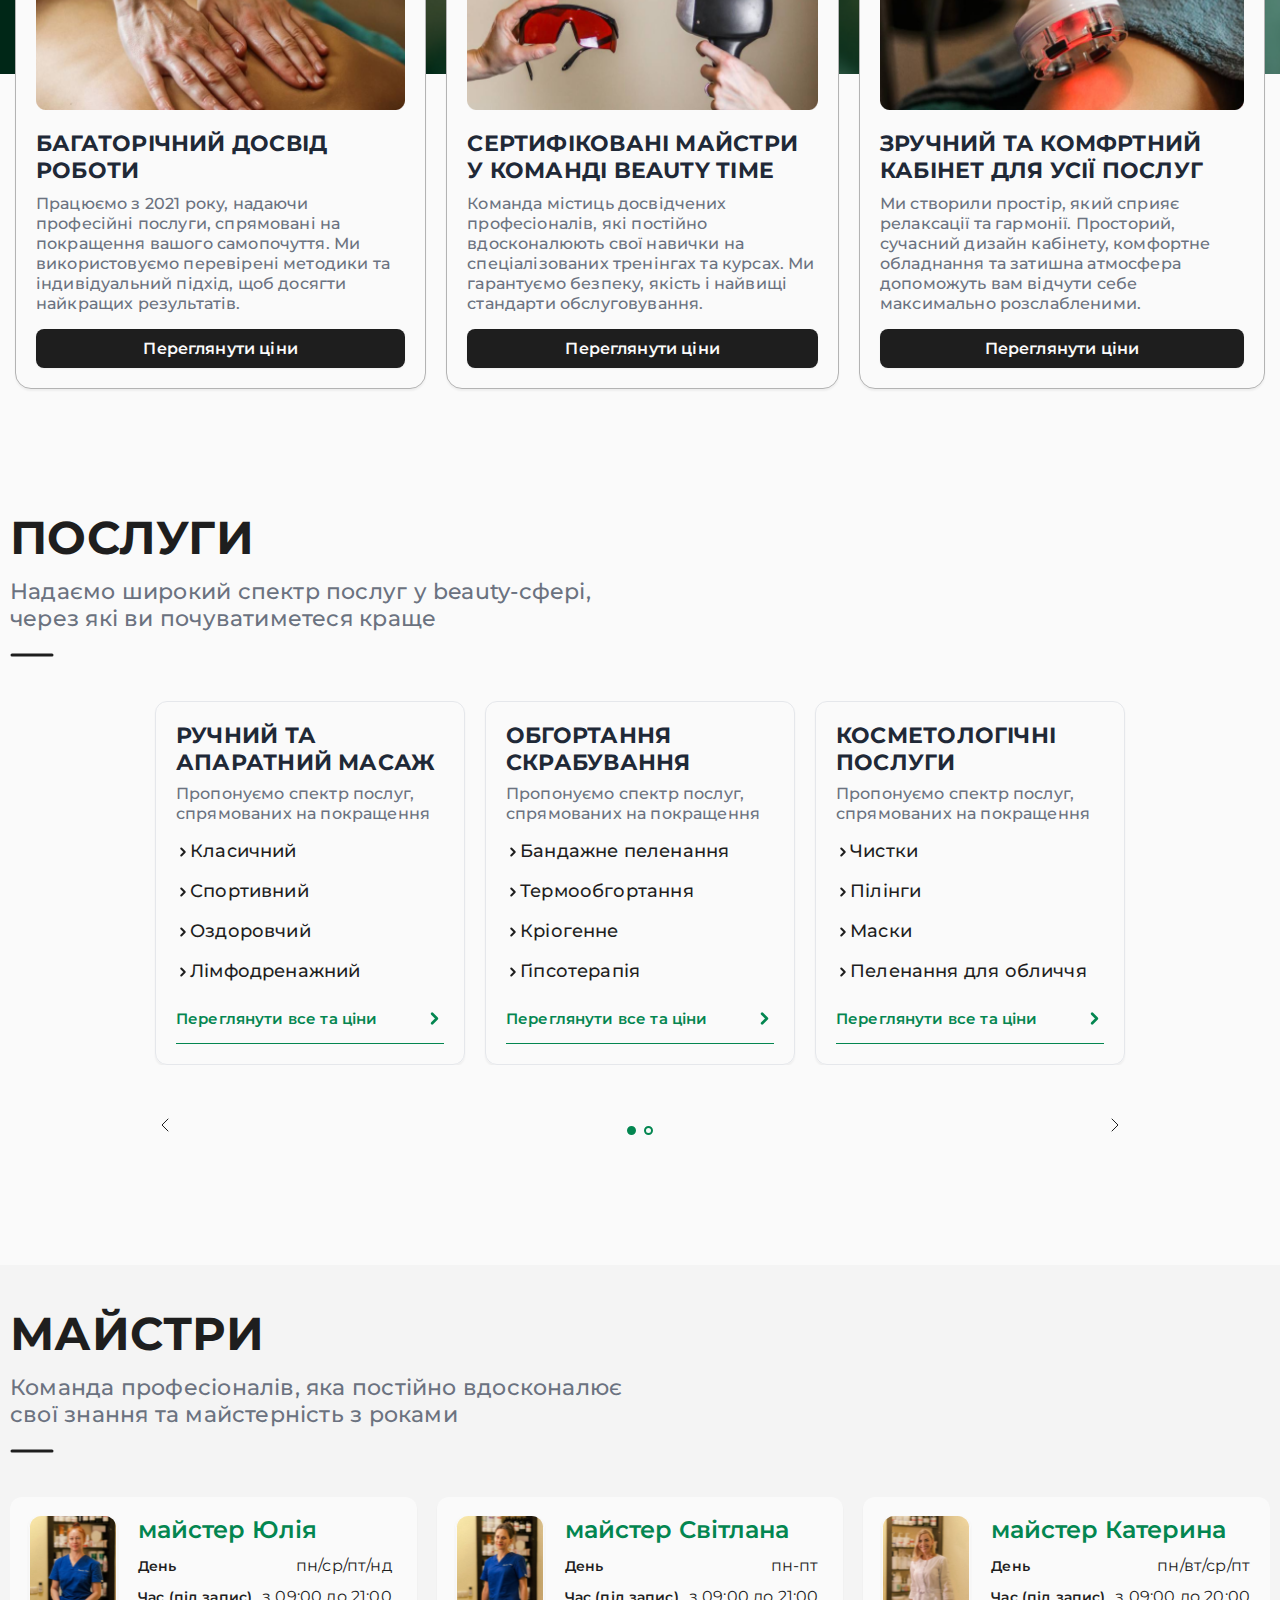
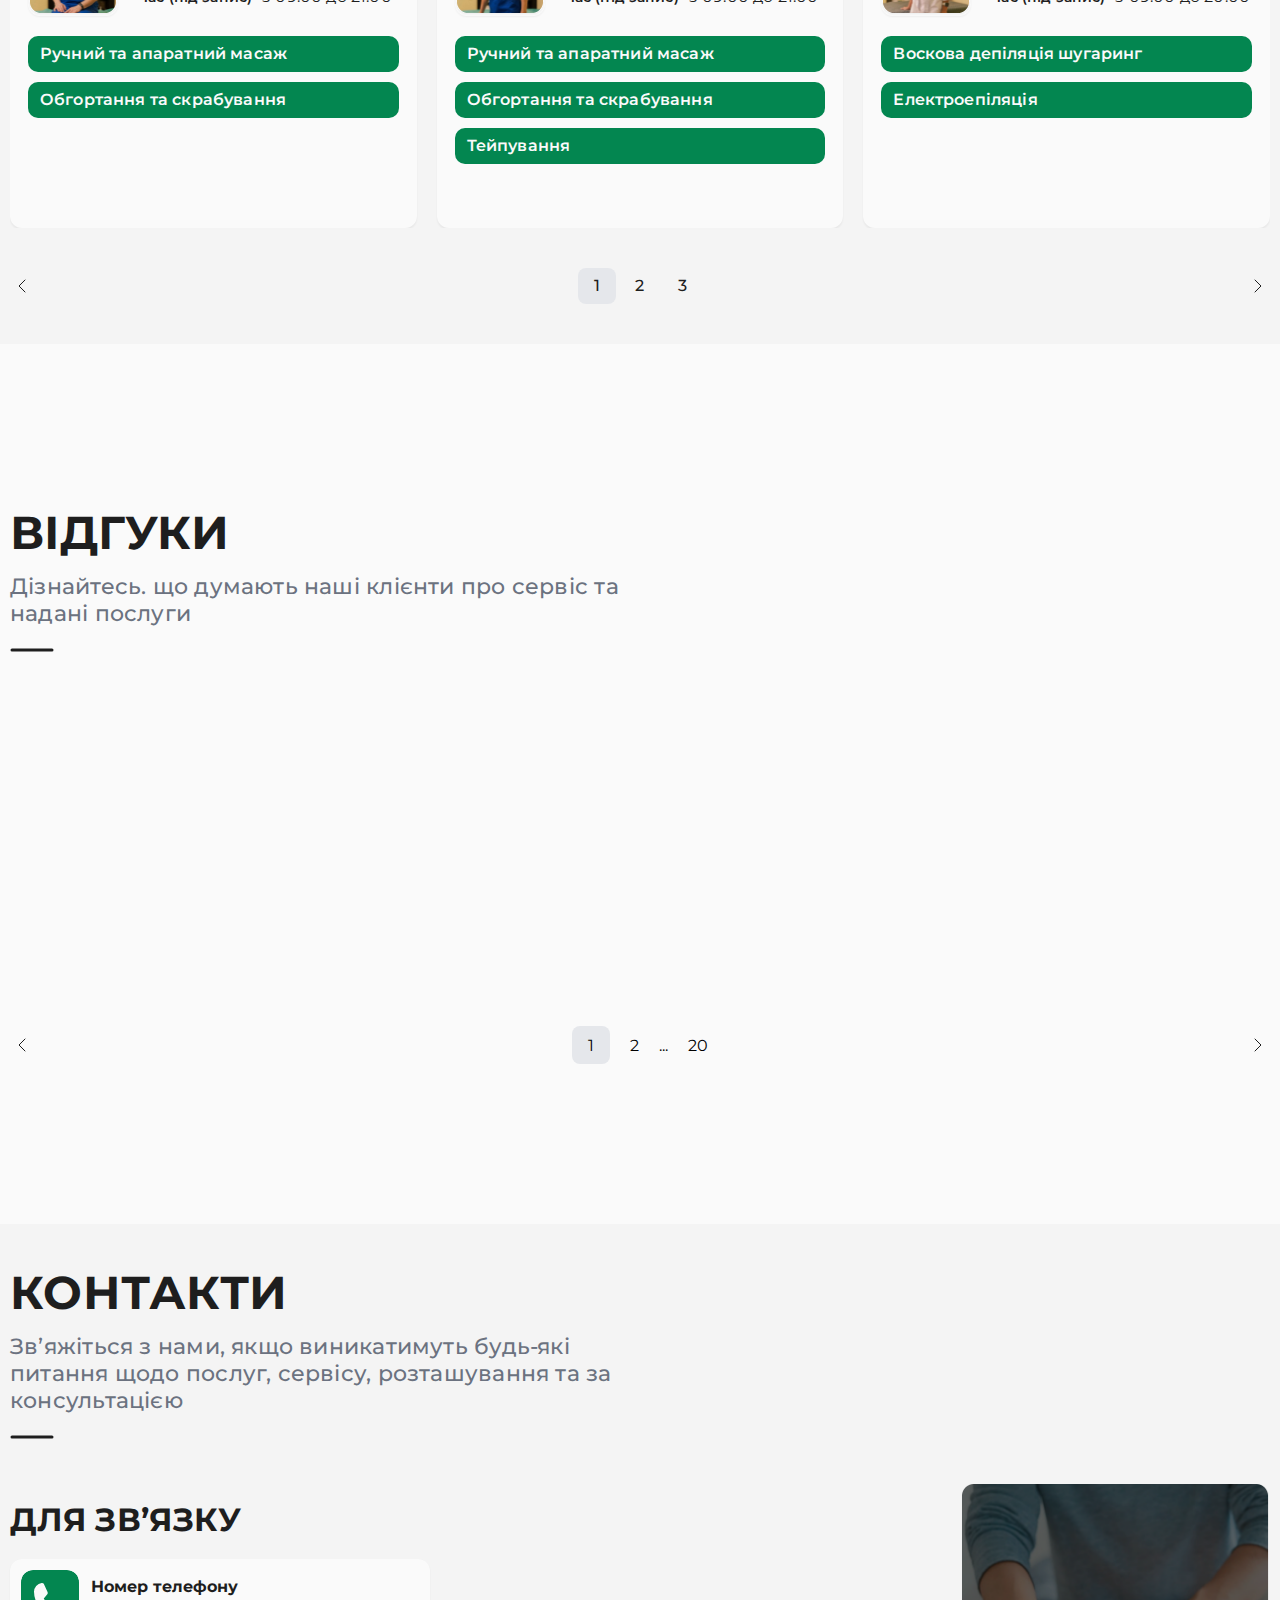
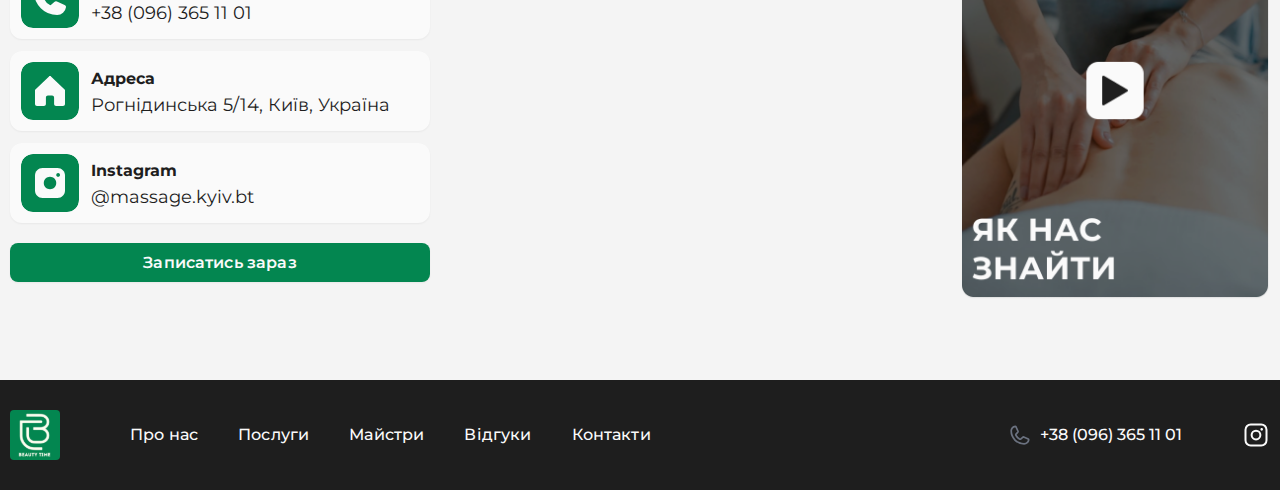
==== commit bcd0fad8: "update" ====
--- a/index.html
+++ b/index.html
@@ -56,7 +56,7 @@
       </div>
     </div>
     <div class="header-container-mobile">
-      <img src="icons/Logo.svg" alt="Beauty Time – логотип салону краси" class="header-container-mobile-logo">
+      <img src="icons/Logo.svg" style="opacity: 0;" alt="Beauty Time – логотип салону краси" class="header-container-mobile-logo">
       <img src="icons/openBurger.svg" alt="" class="header-container-mobile-openBurger" id="openBurger">
     </div>
     <div class="header-container-mobile-menu" id="burger-menu">
@@ -89,7 +89,8 @@
   <section class="hero-section">
     <div class="hero-section-container">
       <img src="icons/Logo.svg" alt="" class="hero-section-logo" />
-      <h1 class="hero-section-title">Beauty Time - час для себе</h1>
+      <h1 class="hero-section-title">Beauty Time</h1>
+      <h2 class="hero-section-subTitle">Час для себе</h2>
       <p class="hero-section-text">
         Наш салон – це місце, де кожен дотик дарує гармонію, а атмосфера
         сприяє внутрішньому спокою. Відновіть енергію, розслабтеся та відчуйте
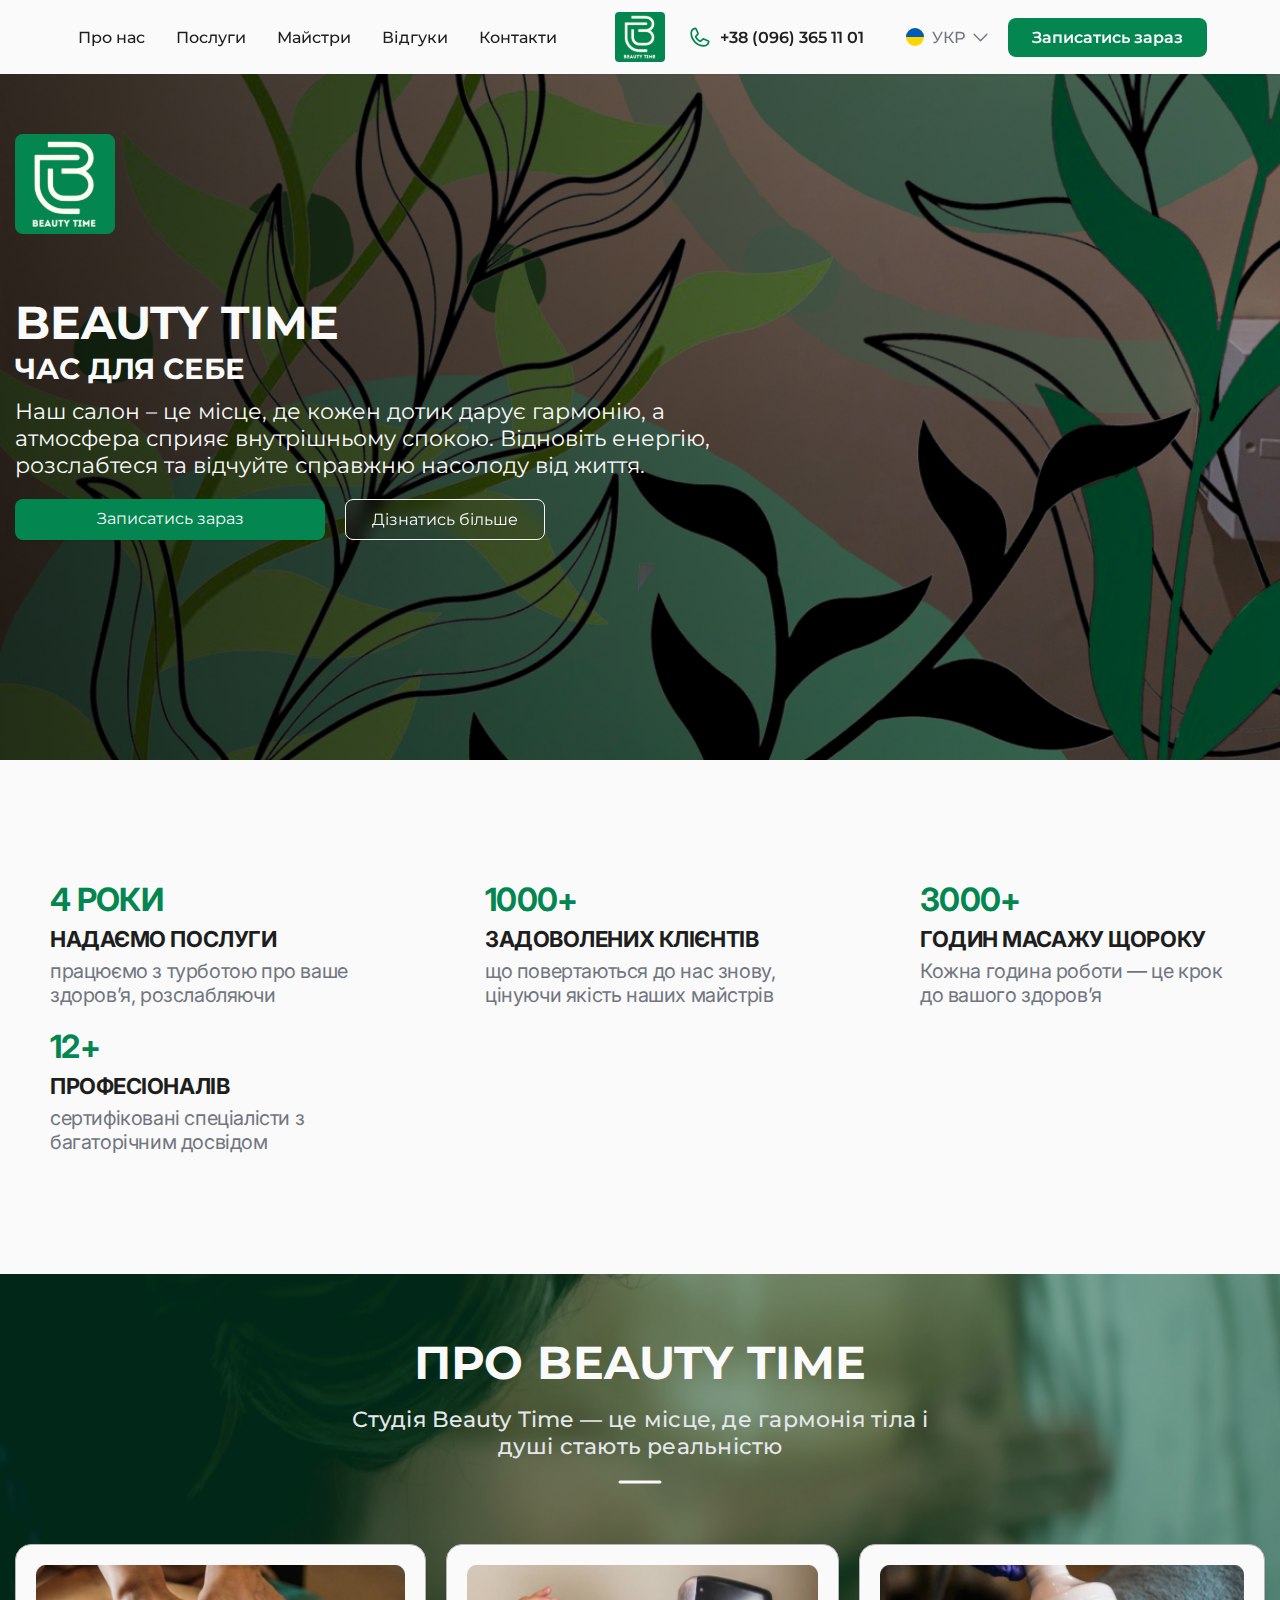
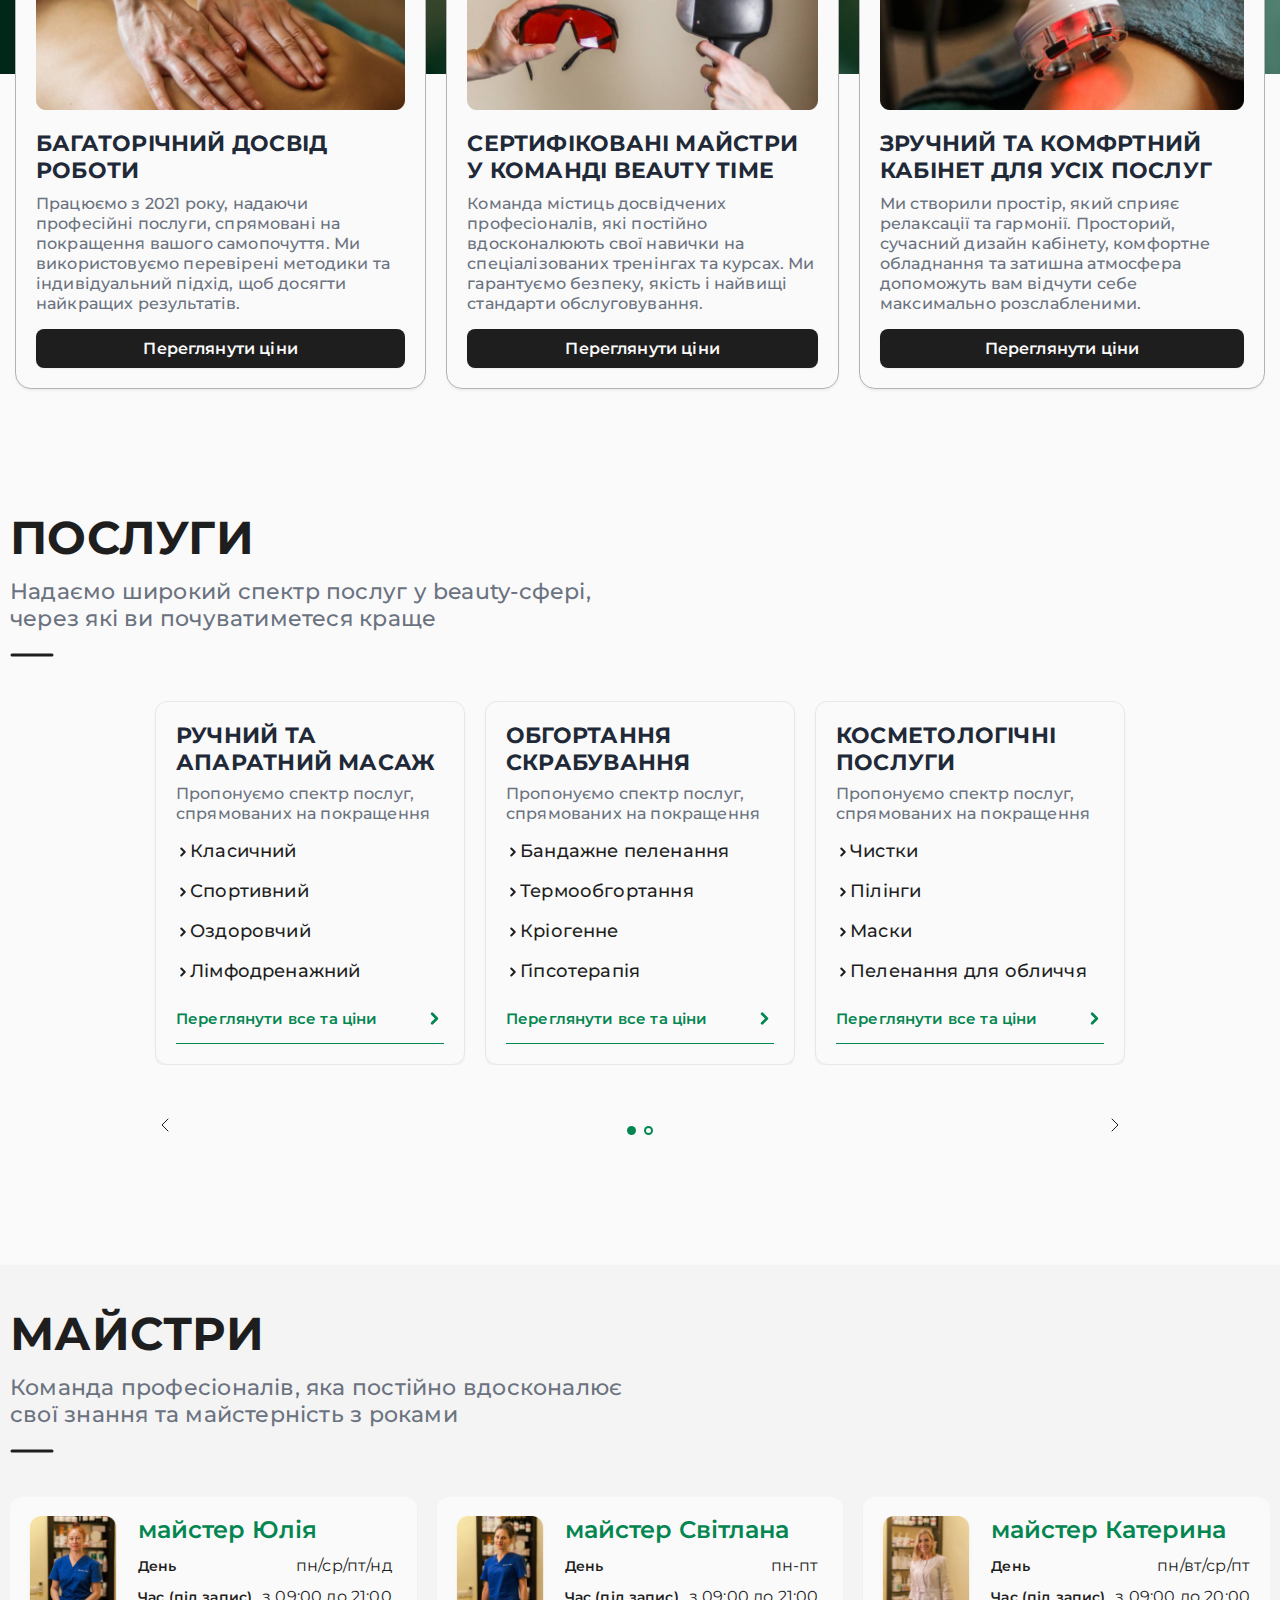
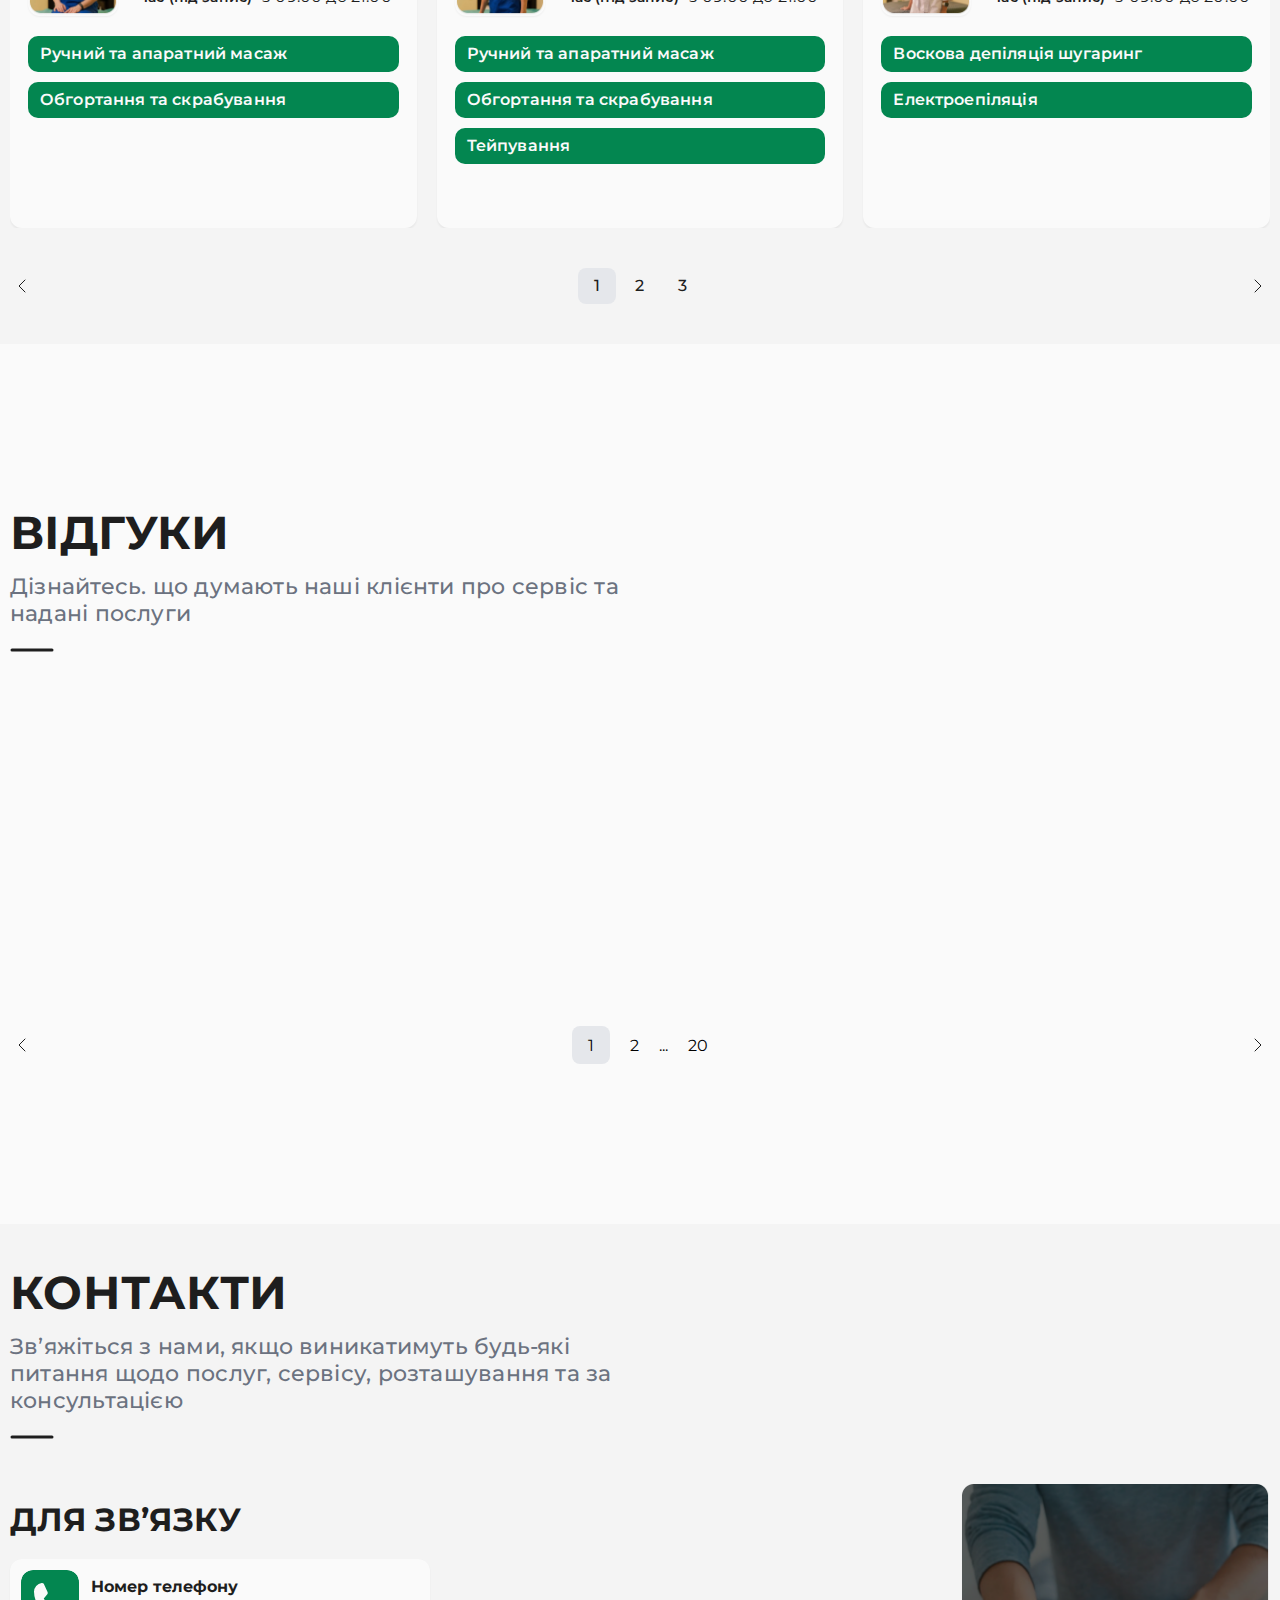
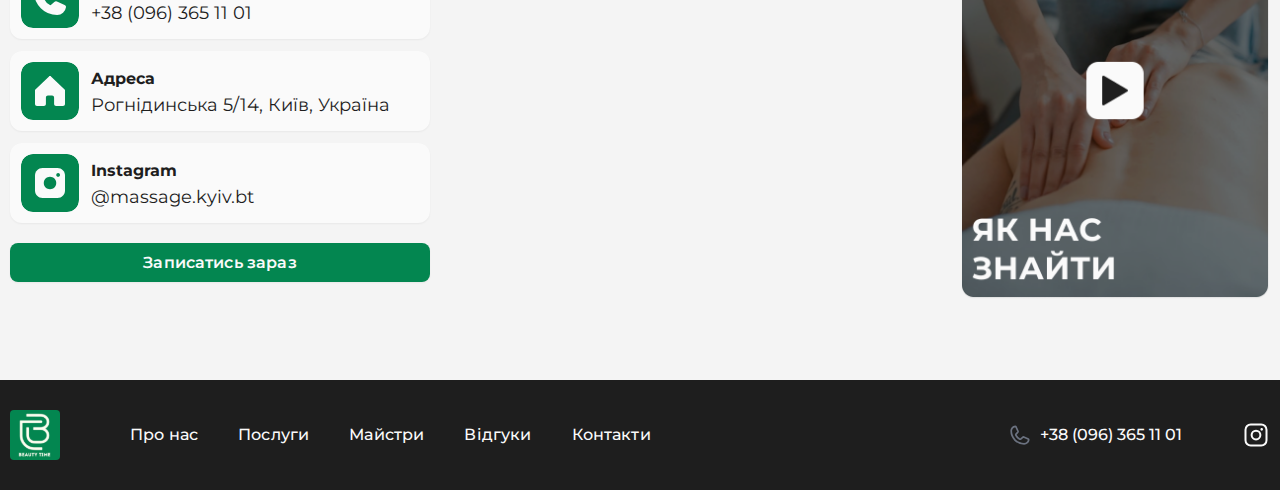
==== commit 8ecc90c9: "updateText" ====
--- a/index.html
+++ b/index.html
@@ -1,11 +1,11 @@
 <!DOCTYPE html>
-<html lang="en">
-
+<html lang="ukr">
 <head>
   <meta charset="UTF-8" />
   <link rel="icon" type="image/x-icon" href="/icons/Logo.svg" />
+  <link rel="icon" href="/icons/Logo.svg">
   <meta name="viewport" content="width=device-width, initial-scale=1.0" />
-  <meta property="og:title" content="BEAUTY TIME">
+  <meta property="og:title" content="Beauty Time">
   <meta property="og:description" content="Beauty Time - час для себе.Відновіть енергію, розслабтеся та відчуйте справжню насолоду від життя.">
   <meta property="og:image" content="icons/Logo.svg">
   <meta name="description" content="Beauty Time - час для себе.Відновіть енергію, розслабтеся та відчуйте справжню насолоду від життя.">
@@ -184,7 +184,7 @@
         <div class="">
           <img src="img/about/card-3.png" alt="" class="about-card-img" />
           <h3 class="about-card-title">
-            ЗРУЧНИЙ ТА КОМФРТНИЙ КАБІНЕТ ДЛЯ УСІЇ ПОСЛУГ
+            ЗРУЧНИЙ ТА КОМФРТНИЙ КАБІНЕТ ДЛЯ УСІХ ПОСЛУГ
           </h3>
           <p class="about-card-text">
             Ми створили простір, який сприяє релаксації та гармонії.
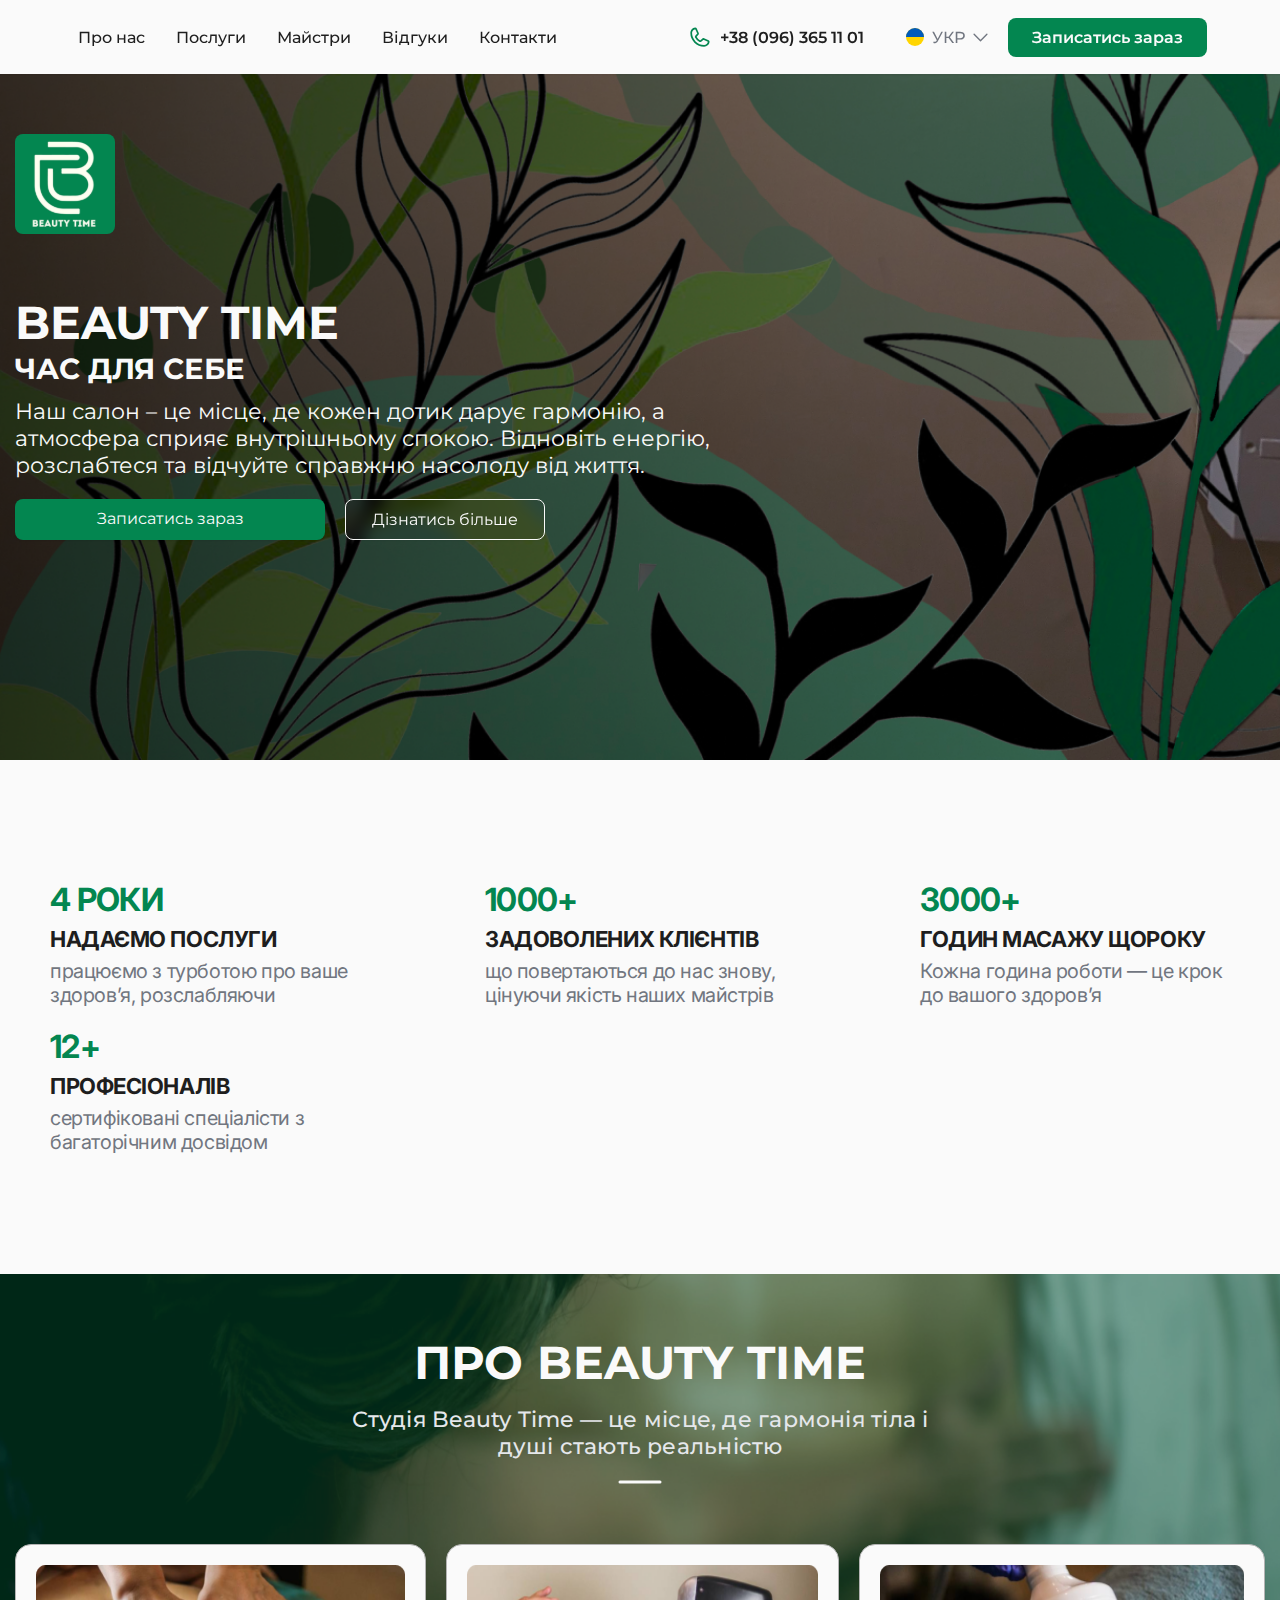
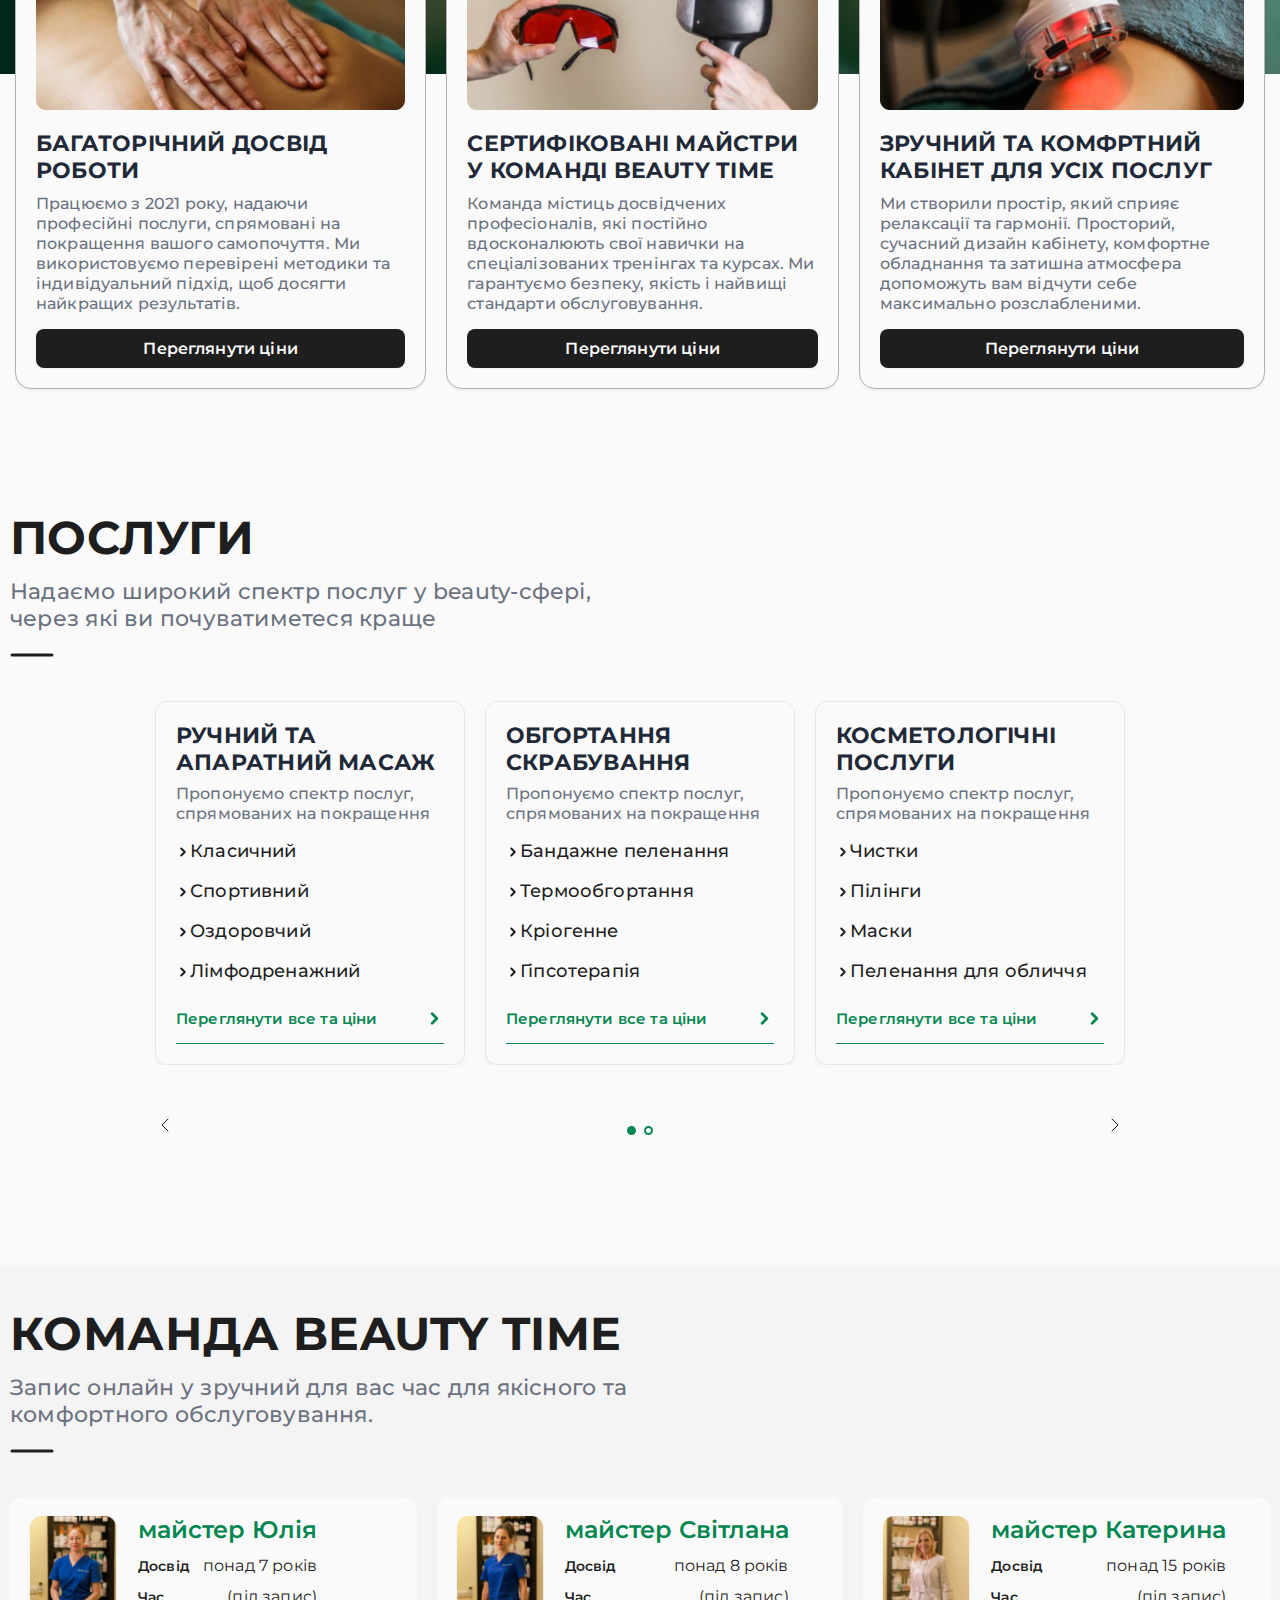
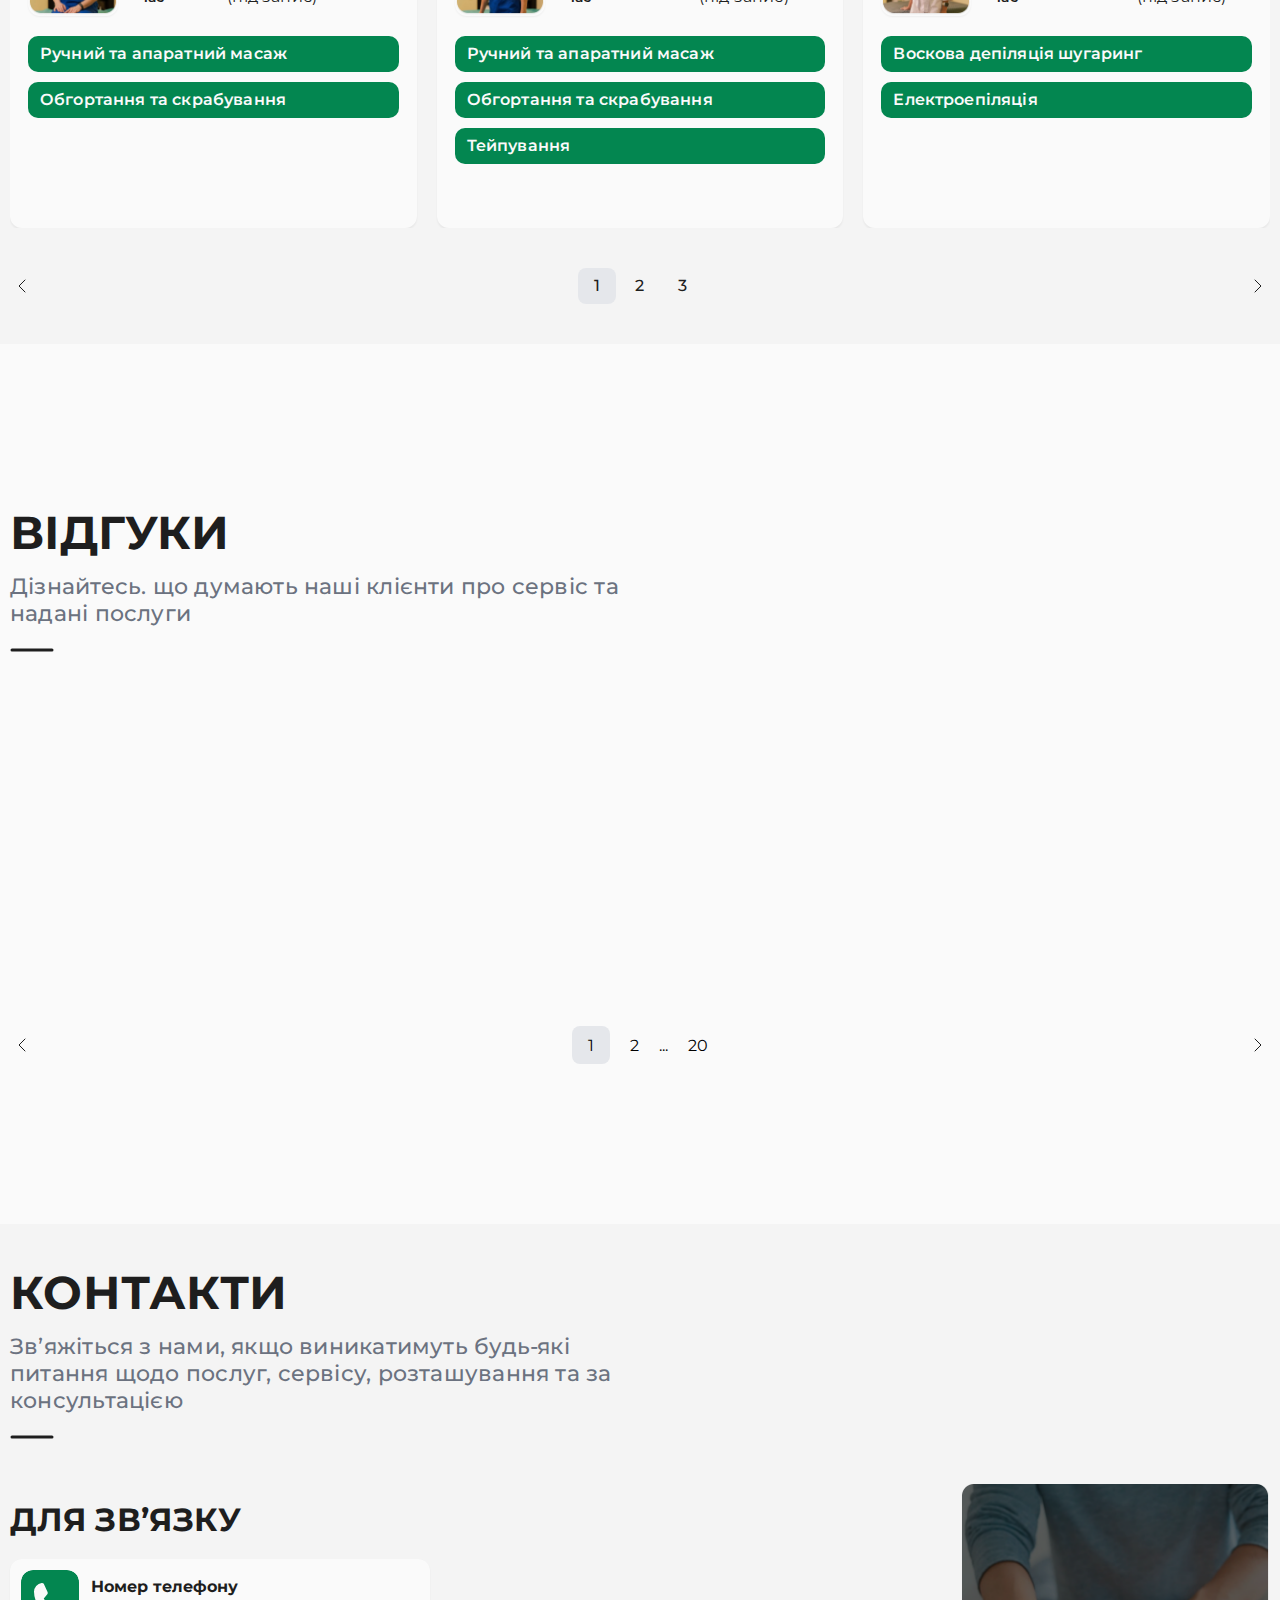
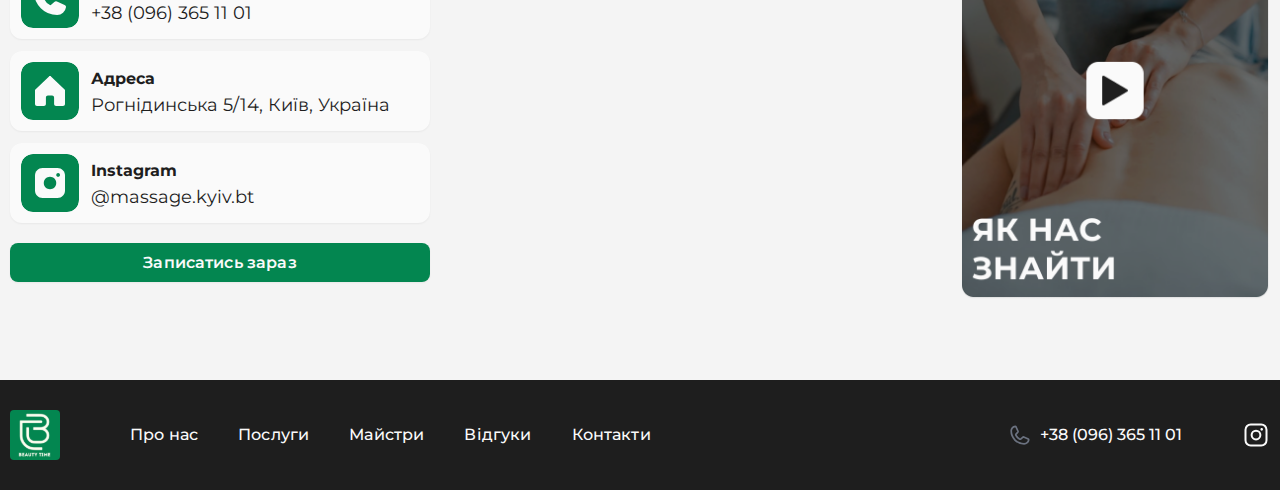
==== commit f86e51d9: "updateLinks" ====
--- a/index.html
+++ b/index.html
@@ -1,836 +1,1146 @@
 <!DOCTYPE html>
 <html lang="ukr">
-<head>
-  <meta charset="UTF-8" />
-  <link rel="icon" type="image/x-icon" href="/icons/Logo.svg" />
-  <link rel="icon" href="/icons/Logo.svg">
-  <meta name="viewport" content="width=device-width, initial-scale=1.0" />
-  <meta property="og:title" content="Beauty Time">
-  <meta property="og:description" content="Beauty Time - час для себе.Відновіть енергію, розслабтеся та відчуйте справжню насолоду від життя.">
-  <meta property="og:image" content="icons/Logo.svg">
-  <meta name="description" content="Beauty Time - час для себе.Відновіть енергію, розслабтеся та відчуйте справжню насолоду від життя.">
-  <link rel="preconnect" href="https://fonts.googleapis.com" />
-  <link rel="preconnect" href="https://fonts.gstatic.com" crossorigin />
-  <meta name="google-site-verification" content="ar-BwZ3XOOMY4lrUMawtvGLC3Hr_M22JMxc6mXKmvUw" />
-  <link
-    href="https://fonts.googleapis.com/css2?family=Inter:ital,opsz,wght@0,14..32,100..900;1,14..32,100..900&family=Montserrat:ital,wght@0,100..900;1,100..900&display=swap"
-    rel="stylesheet" />
-  <link rel="stylesheet" href="index.css" />
-  <title>Beauty Time</title>
-  <meta name="description" content="Наш салон – це місце, де кожен дотик дарує гармонію, а атмосфера
-  сприяє внутрішньому спокою. ">
-</head>
-
-<body>
-  <header class="header">
-    <div class="header-container">
-      <nav class="header-nav">
-        <a href="#about">Про нас</a>
-        <a href="#service">Послуги</a>
-        <a href="#personal">Майстри</a>
-        <a href="#testimonials">Відгуки</a>
-        <a href="#contacts">Контакти</a>
-      </nav>
-      <div class="header-logo">
-        <img src="icons/Logo.svg" alt="Beauty Time – логотип салону краси" />
-      </div>
-      <div class="header-interactive">
-        <div class="header-interactive-mobile">
-          <img src="icons/phone.svg" alt="" style="width: 20px; height: 20px" />
-          <a href="tel:+380963651101">+38 (096) 365 11 01</a>
-        </div>
-        <div class="header-interactive-language">
-          <button class="header-interactive-language" id="open-language">
-            <img src="icons/prapor-ukr.svg" alt="" style="width: 18px; height: 18px" />
-            <p>УКР</p>
-            <img src="icons/arrow-bottom.svg" alt="" style="width: 15px; height: 15px" />
-          </button>
-          <div class="header-interactive-language-menu" id="language-menu">
-            <a href="eng.html"><img src="icons/gb.png" alt=""
-                style="width: 18px; height: 18px" /><span>ENG</span></a>
-          </div>
-        </div>
-        <a target="_blank"
-          href="https://n799265.alteg.io/company/751395/personal/select-services?fbclid=PAZXh0bgNhZW0CMTEAAabLqiHtKzMhRhWUXYwmBI1UVrGu612jHFCzv3q1JPzuc6nMSlVEcItK5vg_aem_g_cQ2HMUZu5LZUieFuT7xA&o="
-          class="button-signUp">Записатись зараз</a>
-      </div>
-    </div>
-    <div class="header-container-mobile">
-      <img src="icons/Logo.svg" style="opacity: 0;" alt="Beauty Time – логотип салону краси" class="header-container-mobile-logo">
-      <img src="icons/openBurger.svg" alt="" class="header-container-mobile-openBurger" id="openBurger">
-    </div>
-    <div class="header-container-mobile-menu" id="burger-menu">
-      <nav class="header-nav" style="flex-direction: column;gap: 20px;padding-bottom: 20px;">
-        <a href="#about" style="font-size: 20px;">Про нас</a>
-        <a href="#service" style="font-size: 20px;">Послуги</a>
-        <a href="#personal" style="font-size: 20px;">Майстри</a>
-        <a href="#testimonials" style="font-size: 20px;">Відгуки</a>
-        <a href="#contacts" style="font-size: 20px;">Контакти</a>
-      </nav>
-      <div class="header-interactive" style="padding-top: 20px;border-top: 1px solid ;">
-        <div class="header-interactive-mobile">
-          <img src="icons/phone.svg" alt="" style="width: 20px; height: 20px" />
-          <a href="tel:+380963651101">+38 (096) 365 11 01</a>
-        </div>
-        <div class="header-interactive-language" >
-          <button class="header-interactive-language" id="open-language-mobile">
-            <img src="icons/prapor-ukr.svg" alt="" style="width: 18px; height: 18px" />
-            <p>УКР</p>
-            <img src="icons/arrow-bottom.svg" alt="" style="width: 15px; height: 15px" />
-          </button>
-          <div class="header-interactive-language-menu" id="language-menu-mobile" style="top: -250%;">
-            <a href="eng.html"><img src="icons/gb.png" alt=""
-                style="width: 18px; height: 18px" /><span>ENG</span></a>
-          </div>
-        </div>
-      </div>
-    </div>
-  </header>
-  <section class="hero-section">
-    <div class="hero-section-container">
-      <img src="icons/Logo.svg" alt="" class="hero-section-logo" />
-      <h1 class="hero-section-title">Beauty Time</h1>
-      <h2 class="hero-section-subTitle">Час для себе</h2>
-      <p class="hero-section-text">
-        Наш салон – це місце, де кожен дотик дарує гармонію, а атмосфера
-        сприяє внутрішньому спокою. Відновіть енергію, розслабтеся та відчуйте
-        справжню насолоду від життя.
-      </p>
-      <div class="hero-section-buttons">
-        <a target="_blank"
-          href="https://n799265.alteg.io/company/751395/personal/select-services?fbclid=PAZXh0bgNhZW0CMTEAAabLqiHtKzMhRhWUXYwmBI1UVrGu612jHFCzv3q1JPzuc6nMSlVEcItK5vg_aem_g_cQ2HMUZu5LZUieFuT7xA&o="
-          class="hero-section-button-regNow">Записатись зараз</a>
-        <a target="_blank" href="https://www.instagram.com/massage.kyiv.bt?igsh=NTM1azhtdDN6YnZs"
-          class="hero-section-button-more" style="z-index: 0;">Дізнатись більше</a>
-      </div>
-    </div>
-  </section>
-  <section class="statistics">
-    <div class="statistics-container">
-      <div class="statistics-block">
-        <h2 class="statistics-block-title">4 РОКИ</h2>
-        <h3 class="statistics-block-subTitle">НАДАЄМО ПОСЛУГИ</h3>
-        <p class="statistics-block-text">
-          працюємо з турботою про ваше здоров’я, розслабляючи
+  <head>
+    <meta charset="UTF-8" />
+    <link rel="icon" type="image/x-icon" href="/icons/Logo.svg" />
+    <link rel="icon" href="/icons/Logo.svg" />
+    <meta name="viewport" content="width=device-width, initial-scale=1.0" />
+    <meta property="og:title" content="Beauty Time" />
+    <meta
+      property="og:description"
+      content="Beauty Time - час для себе.Відновіть енергію, розслабтеся та відчуйте справжню насолоду від життя."
+    />
+    <meta property="og:image" content="icons/Logo.svg" />
+    <meta
+      name="description"
+      content="Beauty Time - час для себе.Відновіть енергію, розслабтеся та відчуйте справжню насолоду від життя."
+    />
+    <link rel="preconnect" href="https://fonts.googleapis.com" />
+    <link rel="preconnect" href="https://fonts.gstatic.com" crossorigin />
+    <meta
+      name="google-site-verification"
+      content="ar-BwZ3XOOMY4lrUMawtvGLC3Hr_M22JMxc6mXKmvUw"
+    />
+    <link
+      href="https://fonts.googleapis.com/css2?family=Inter:ital,opsz,wght@0,14..32,100..900;1,14..32,100..900&family=Montserrat:ital,wght@0,100..900;1,100..900&display=swap"
+      rel="stylesheet"
+    />
+    <link rel="stylesheet" href="index.css" />
+    <title>Beauty Time</title>
+    <meta
+      name="description"
+      content="Наш салон – це місце, де кожен дотик дарує гармонію, а атмосфера
+  сприяє внутрішньому спокою. "
+    />
+  </head>
+
+  <body>
+    <header class="header">
+      <div class="header-container">
+        <nav class="header-nav">
+          <a href="#about">Про нас</a>
+          <a href="#service">Послуги</a>
+          <a href="#personal">Майстри</a>
+          <a href="#testimonials">Відгуки</a>
+          <a href="#contacts">Контакти</a>
+        </nav>
+        <div class="header-logo" style="height: 50px">
+          <img
+            src="icons/Logo.svg"
+            alt="Beauty Time – логотип салону краси"
+            style="display: none"
+          />
+        </div>
+        <div class="header-interactive">
+          <div class="header-interactive-mobile">
+            <img
+              src="icons/phone.svg"
+              alt=""
+              style="width: 20px; height: 20px"
+            />
+            <a href="tel:+380963651101">+38 (096) 365 11 01</a>
+          </div>
+          <div class="header-interactive-language">
+            <button class="header-interactive-language" id="open-language">
+              <img
+                src="icons/prapor-ukr.svg"
+                alt=""
+                style="width: 18px; height: 18px"
+              />
+              <p>УКР</p>
+              <img
+                src="icons/arrow-bottom.svg"
+                alt=""
+                style="width: 15px; height: 15px"
+              />
+            </button>
+            <div class="header-interactive-language-menu" id="language-menu">
+              <a href="eng.html"
+                ><img
+                  src="icons/gb.png"
+                  alt=""
+                  style="width: 18px; height: 18px"
+                /><span>ENG</span></a
+              >
+            </div>
+          </div>
+          <a
+            target="_blank"
+            href="https://n799265.alteg.io/company/751395/personal/select-services?fbclid=PAZXh0bgNhZW0CMTEAAabLqiHtKzMhRhWUXYwmBI1UVrGu612jHFCzv3q1JPzuc6nMSlVEcItK5vg_aem_g_cQ2HMUZu5LZUieFuT7xA&o="
+            class="button-signUp"
+            >Записатись зараз</a
+          >
+        </div>
+      </div>
+      <div class="header-container-mobile">
+        <img
+          src="icons/Logo.svg"
+          style="opacity: 0"
+          alt="Beauty Time – логотип салону краси"
+          class="header-container-mobile-logo"
+        />
+        <img
+          src="icons/openBurger.svg"
+          alt=""
+          class="header-container-mobile-openBurger"
+          id="openBurger"
+        />
+      </div>
+      <div class="header-container-mobile-menu" id="burger-menu">
+        <nav
+          class="header-nav"
+          style="flex-direction: column; gap: 20px; padding-bottom: 20px"
+        >
+          <a href="#about" style="font-size: 20px">Про нас</a>
+          <a href="#service" style="font-size: 20px">Послуги</a>
+          <a href="#personal" style="font-size: 20px">Майстри</a>
+          <a href="#testimonials" style="font-size: 20px">Відгуки</a>
+          <a href="#contacts" style="font-size: 20px">Контакти</a>
+        </nav>
+        <div
+          class="header-interactive"
+          style="padding-top: 20px; border-top: 1px solid"
+        >
+          <div class="header-interactive-mobile">
+            <img
+              src="icons/phone.svg"
+              alt=""
+              style="width: 20px; height: 20px"
+            />
+            <a href="tel:+380963651101">+38 (096) 365 11 01</a>
+          </div>
+          <div class="header-interactive-language">
+            <button
+              class="header-interactive-language"
+              id="open-language-mobile"
+            >
+              <img
+                src="icons/prapor-ukr.svg"
+                alt=""
+                style="width: 18px; height: 18px"
+              />
+              <p>УКР</p>
+              <img
+                src="icons/arrow-bottom.svg"
+                alt=""
+                style="width: 15px; height: 15px"
+              />
+            </button>
+            <div
+              class="header-interactive-language-menu"
+              id="language-menu-mobile"
+              style="top: -250%"
+            >
+              <a href="eng.html"
+                ><img
+                  src="icons/gb.png"
+                  alt=""
+                  style="width: 18px; height: 18px"
+                /><span>ENG</span></a
+              >
+            </div>
+          </div>
+        </div>
+      </div>
+    </header>
+    <section class="hero-section">
+      <div class="hero-section-container">
+        <img src="icons/Logo.svg" alt="" class="hero-section-logo" />
+        <h1 class="hero-section-title">Beauty Time</h1>
+        <h2 class="hero-section-subTitle">Час для себе</h2>
+        <p class="hero-section-text">
+          Наш салон – це місце, де кожен дотик дарує гармонію, а атмосфера
+          сприяє внутрішньому спокою. Відновіть енергію, розслабтеся та відчуйте
+          справжню насолоду від життя.
         </p>
-      </div>
-      <div class="statistics-block">
-        <h2 class="statistics-block-title">1000+</h2>
-        <h3 class="statistics-block-subTitle">ЗАДОВОЛЕНИХ КЛІЄНТІВ</h3>
-        <p class="statistics-block-text">
-          що повертаються до нас знову, цінуючи якість наших майстрів
+        <div class="hero-section-buttons">
+          <a
+            target="_blank"
+            href="https://n799265.alteg.io/select-city/4/select-branch?o=&previousStepUrl=%2Fcompany%2F751395%2Fpersonal%2Fmenu%3Fo%3D"
+            class="hero-section-button-regNow"
+            >Записатись зараз</a
+          >
+          <a
+            target="_blank"
+            href="https://www.instagram.com/massage.kyiv.bt?igsh=NTM1azhtdDN6YnZs"
+            class="hero-section-button-more"
+            style="z-index: 0"
+            >Дізнатись більше</a
+          >
+        </div>
+      </div>
+    </section>
+    <section class="statistics">
+      <div class="statistics-container">
+        <div class="statistics-block">
+          <h2 class="statistics-block-title">4 РОКИ</h2>
+          <h3 class="statistics-block-subTitle">НАДАЄМО ПОСЛУГИ</h3>
+          <p class="statistics-block-text">
+            працюємо з турботою про ваше здоров’я, розслабляючи
+          </p>
+        </div>
+        <div class="statistics-block">
+          <h2 class="statistics-block-title">1000+</h2>
+          <h3 class="statistics-block-subTitle">ЗАДОВОЛЕНИХ КЛІЄНТІВ</h3>
+          <p class="statistics-block-text">
+            що повертаються до нас знову, цінуючи якість наших майстрів
+          </p>
+        </div>
+        <div class="statistics-block">
+          <h2 class="statistics-block-title">3000+</h2>
+          <h3 class="statistics-block-subTitle">Годин масажу щороку</h3>
+          <p class="statistics-block-text">
+            Кожна година роботи — це крок до вашого здоров’я
+          </p>
+        </div>
+        <div class="statistics-block">
+          <h2 class="statistics-block-title">12+</h2>
+          <h3 class="statistics-block-subTitle">ПРОФЕСІОНАЛІВ</h3>
+          <p class="statistics-block-text">
+            сертифіковані спеціалісти з багаторічним досвідом
+          </p>
+        </div>
+      </div>
+    </section>
+    <section class="about" id="about">
+      <div class="about-bg">
+        <h2 class="about-title">про beauty time</h2>
+        <h2 class="about-subTitle">
+          Студія Beauty Time — це місце, де гармонія тіла і душі стають
+          реальністю
+        </h2>
+        <svg
+          width="44"
+          height="4"
+          viewBox="0 0 44 4"
+          fill="none"
+          xmlns="http://www.w3.org/2000/svg"
+        >
+          <path
+            d="M2 2H42"
+            stroke="#FAFAFA"
+            stroke-width="3"
+            stroke-linecap="round"
+          />
+        </svg>
+      </div>
+      <div class="about-cards">
+        <div class="about-card">
+          <div class="">
+            <img src="img/about/card-1.png" alt="" class="about-card-img" />
+            <h3 class="about-card-title">БАГАТОРІЧНИЙ ДОСВІД РОБОТИ</h3>
+            <p class="about-card-text">
+              Працюємо з 2021 року, надаючи професійні послуги, спрямовані на
+              покращення вашого самопочуття. Ми використовуємо перевірені
+              методики та індивідуальний підхід, щоб досягти найкращих
+              результатів.
+            </p>
+          </div>
+          <a
+            target="_blank"
+            href="https://n799265.alteg.io/select-city/4/select-branch?o=&previousStepUrl=%2Fcompany%2F751395%2Fpersonal%2Fmenu%3Fo%3D"
+            class="about-card-button"
+            >Переглянути ціни</a
+          >
+        </div>
+        <div class="about-card">
+          <div class="">
+            <img src="img/about/card-2.png" alt="" class="about-card-img" />
+            <h3 class="about-card-title">
+              СЕРТИФІКОВАНІ МАЙСТРИ У КОМАНДІ BEAUTY TIME
+            </h3>
+            <p class="about-card-text">
+              Команда містиць досвідчених професіоналів, які постійно
+              вдосконалюють свої навички на спеціалізованих тренінгах та курсах.
+              Ми гарантуємо безпеку, якість і найвищі стандарти обслуговування.
+            </p>
+          </div>
+          <a
+            target="_blank"
+            href="https://n799265.alteg.io/select-city/4/select-branch?o=&previousStepUrl=%2Fcompany%2F751395%2Fpersonal%2Fmenu%3Fo%3D"
+            class="about-card-button"
+            >Переглянути ціни</a
+          >
+        </div>
+        <div class="about-card">
+          <div class="">
+            <img src="img/about/card-3.png" alt="" class="about-card-img" />
+            <h3 class="about-card-title">
+              ЗРУЧНИЙ ТА КОМФРТНИЙ КАБІНЕТ ДЛЯ УСІХ ПОСЛУГ
+            </h3>
+            <p class="about-card-text">
+              Ми створили простір, який сприяє релаксації та гармонії.
+              Просторий, сучасний дизайн кабінету, комфортне обладнання та
+              затишна атмосфера допоможуть вам відчути себе максимально
+              розслабленими.
+            </p>
+          </div>
+          <a
+            target="_blank"
+            href="https://n799265.alteg.io/select-city/4/select-branch?o=&previousStepUrl=%2Fcompany%2F751395%2Fpersonal%2Fmenu%3Fo%3D"
+            class="about-card-button"
+            >Переглянути ціни</a
+          >
+        </div>
+      </div>
+    </section>
+    <section class="service" id="service">
+      <div class="container-title">
+        <h2 class="title">послуги</h2>
+        <p class="subTitle">
+          Надаємо широкий спектр послуг у beauty-сфері, через які ви
+          почуватиметеся краще
         </p>
-      </div>
-      <div class="statistics-block">
-        <h2 class="statistics-block-title">3000+</h2>
-        <h3 class="statistics-block-subTitle">Годин масажу щороку</h3>
-        <p class="statistics-block-text">
-          Кожна година роботи — це крок до вашого здоров’я
+        <svg
+          width="44"
+          height="4"
+          viewBox="0 0 44 4"
+          fill="none"
+          xmlns="http://www.w3.org/2000/svg"
+        >
+          <path
+            d="M2 2H42"
+            stroke="#1E1E1E"
+            stroke-width="3"
+            stroke-linecap="round"
+          />
+        </svg>
+      </div>
+      <div class="service-slides">
+        <div class="service-slide">
+          <div class="service-blocks">
+            <div class="service-block">
+              <div class="">
+                <h2 class="service-block-title">РУЧНИЙ ТА АПАРАТНИЙ МАСАЖ</h2>
+                <p class="service-block-text">
+                  Пропонуємо спектр послуг, спрямованих на покращення
+                </p>
+
+                <div class="service-block-info">
+                  <div class="service-block-row">
+                    <div class="service-block-row-img">
+                      <img src="icons/arrow-right.svg" alt="" />
+                    </div>
+
+                    <div class="service-block-row-text">Класичний</div>
+                  </div>
+                  <div class="service-block-row">
+                    <div class="service-block-row-img">
+                      <img src="icons/arrow-right.svg" alt="" />
+                    </div>
+
+                    <div class="service-block-row-text">Спортивний</div>
+                  </div>
+                  <div class="service-block-row">
+                    <div class="service-block-row-img">
+                      <img src="icons/arrow-right.svg" alt="" />
+                    </div>
+
+                    <div class="service-block-row-text">Оздоровчий</div>
+                  </div>
+                  <div class="service-block-row">
+                    <div class="service-block-row-img">
+                      <img src="icons/arrow-right.svg" alt="" />
+                    </div>
+
+                    <div class="service-block-row-text">Лімфодренажний</div>
+                  </div>
+                </div>
+              </div>
+              <a
+                class="service-block-link"
+                href="https://n799265.alteg.io/select-city/4/select-branch?o=&previousStepUrl=%2Fcompany%2F751395%2Fpersonal%2Fmenu%3Fo%3D"
+              >
+                <p class="service-block-link-text">Переглянути все та ціни</p>
+                <img src="icons/chevron-right.svg" alt="" />
+              </a>
+            </div>
+            <div class="service-block">
+              <div class="">
+                <h2 class="service-block-title">ОБГОРТАННЯ СКРАБУВАННЯ</h2>
+                <p class="service-block-text">
+                  Пропонуємо спектр послуг, спрямованих на покращення
+                </p>
+
+                <div class="service-block-info">
+                  <div class="service-block-row">
+                    <div class="service-block-row-img">
+                      <img src="icons/arrow-right.svg" alt="" />
+                    </div>
+
+                    <div class="service-block-row-text">Бандажне пеленання</div>
+                  </div>
+                  <div class="service-block-row">
+                    <div class="service-block-row-img">
+                      <img src="icons/arrow-right.svg" alt="" />
+                    </div>
+
+                    <div class="service-block-row-text">Термообгортання</div>
+                  </div>
+                  <div class="service-block-row">
+                    <div class="service-block-row-img">
+                      <img src="icons/arrow-right.svg" alt="" />
+                    </div>
+
+                    <div class="service-block-row-text">Кріогенне</div>
+                  </div>
+                  <div class="service-block-row">
+                    <div class="service-block-row-img">
+                      <img src="icons/arrow-right.svg" alt="" />
+                    </div>
+
+                    <div class="service-block-row-text">Гіпсотерапія</div>
+                  </div>
+                </div>
+              </div>
+              <a
+                class="service-block-link"
+                href="https://n799265.alteg.io/select-city/4/select-branch?o=&previousStepUrl=%2Fcompany%2F751395%2Fpersonal%2Fmenu%3Fo%3D"
+              >
+                <p class="service-block-link-text">Переглянути все та ціни</p>
+                <img src="icons/chevron-right.svg" alt="" />
+              </a>
+            </div>
+            <div class="service-block">
+              <div class="">
+                <h2 class="service-block-title">КОСМЕТОЛОГІЧНІ ПОСЛУГИ</h2>
+                <p class="service-block-text">
+                  Пропонуємо спектр послуг, спрямованих на покращення
+                </p>
+
+                <div class="service-block-info">
+                  <div class="service-block-row">
+                    <div class="service-block-row-img">
+                      <img src="icons/arrow-right.svg" alt="" />
+                    </div>
+
+                    <div class="service-block-row-text">Чистки</div>
+                  </div>
+                  <div class="service-block-row">
+                    <div class="service-block-row-img">
+                      <img src="icons/arrow-right.svg" alt="" />
+                    </div>
+
+                    <div class="service-block-row-text">Пілінги</div>
+                  </div>
+                  <div class="service-block-row">
+                    <div class="service-block-row-img">
+                      <img src="icons/arrow-right.svg" alt="" />
+                    </div>
+
+                    <div class="service-block-row-text">Маски</div>
+                  </div>
+                  <div class="service-block-row">
+                    <div class="service-block-row-img">
+                      <img src="icons/arrow-right.svg" alt="" />
+                    </div>
+
+                    <div class="service-block-row-text">
+                      Пеленання для обличчя
+                    </div>
+                  </div>
+                </div>
+              </div>
+              <a
+                class="service-block-link"
+                href="https://n799265.alteg.io/select-city/4/select-branch?o=&previousStepUrl=%2Fcompany%2F751395%2Fpersonal%2Fmenu%3Fo%3D"
+              >
+                <p class="service-block-link-text">Переглянути все та ціни</p>
+                <img src="icons/chevron-right.svg" alt="" />
+              </a>
+            </div>
+            <div class="service-block">
+              <div class="">
+                <h2 class="service-block-title">ЛАЗЕРНА ЕПІЛЯЦІЯ РІЗНИХ ЗОН</h2>
+                <p class="service-block-text">
+                  Пропонуємо спектр послуг, спрямованих на покращення
+                </p>
+
+                <div class="service-block-info">
+                  <div class="service-block-row">
+                    <div class="service-block-row-img">
+                      <img src="icons/arrow-right.svg" alt="" />
+                    </div>
+
+                    <div class="service-block-row-text">Обличчя</div>
+                  </div>
+                  <div class="service-block-row">
+                    <div class="service-block-row-img">
+                      <img src="icons/arrow-right.svg" alt="" />
+                    </div>
+
+                    <div class="service-block-row-text">Тіло</div>
+                  </div>
+                  <div class="service-block-row">
+                    <div class="service-block-row-img">
+                      <img src="icons/arrow-right.svg" alt="" />
+                    </div>
+
+                    <div class="service-block-row-text">
+                      Комплексна епіляція
+                    </div>
+                  </div>
+                </div>
+              </div>
+              <a
+                class="service-block-link"
+                href="https://n799265.alteg.io/select-city/4/select-branch?o=&previousStepUrl=%2Fcompany%2F751395%2Fpersonal%2Fmenu%3Fo%3D"
+              >
+                <p class="service-block-link-text">Переглянути все та ціни</p>
+                <img src="icons/chevron-right.svg" alt="" />
+              </a>
+            </div>
+          </div>
+        </div>
+        <div class="service-slide">
+          <div class="service-blocks">
+            <div class="service-block">
+              <div class="">
+                <h2 class="service-block-title">ЛАЗЕРНА ЕПІЛЯЦІЯ РІЗНИХ ЗОН</h2>
+                <p class="service-block-text">
+                  Пропонуємо спектр послуг, спрямованих на покращення
+                </p>
+
+                <div class="service-block-info">
+                  <div class="service-block-row">
+                    <div class="service-block-row-img">
+                      <img src="icons/arrow-right.svg" alt="" />
+                    </div>
+
+                    <div class="service-block-row-text">Обличчя</div>
+                  </div>
+                  <div class="service-block-row">
+                    <div class="service-block-row-img">
+                      <img src="icons/arrow-right.svg" alt="" />
+                    </div>
+
+                    <div class="service-block-row-text">Тіло</div>
+                  </div>
+                  <div class="service-block-row">
+                    <div class="service-block-row-img">
+                      <img src="icons/arrow-right.svg" alt="" />
+                    </div>
+
+                    <div class="service-block-row-text">
+                      Комплексна епіляція
+                    </div>
+                  </div>
+                </div>
+              </div>
+              <a
+                class="service-block-link"
+                href="https://n799265.alteg.io/select-city/4/select-branch?o=&previousStepUrl=%2Fcompany%2F751395%2Fpersonal%2Fmenu%3Fo%3D"
+              >
+                <p class="service-block-link-text">Переглянути все та ціни</p>
+                <img src="icons/chevron-right.svg" alt="" />
+              </a>
+            </div>
+            <div class="service-block">
+              <div class="">
+                <h2 class="service-block-title">ОФФОРМЛЕННЯ ВІЙ ТА БРІВ</h2>
+                <p class="service-block-text">
+                  Пропонуємо спектр послуг, спрямованих на покращення
+                </p>
+
+                <div class="service-block-info">
+                  <div class="service-block-row">
+                    <div class="service-block-row-img">
+                      <img src="icons/arrow-right.svg" alt="" />
+                    </div>
+
+                    <div class="service-block-row-text">
+                      Корекція та фарбування
+                    </div>
+                  </div>
+                  <div class="service-block-row">
+                    <div class="service-block-row-img">
+                      <img src="icons/arrow-right.svg" alt="" />
+                    </div>
+
+                    <div class="service-block-row-text">
+                      Ламінування вій/брів
+                    </div>
+                  </div>
+                  <div class="service-block-row">
+                    <div class="service-block-row-img">
+                      <img src="icons/arrow-right.svg" alt="" />
+                    </div>
+
+                    <div class="service-block-row-text">Проріджування брів</div>
+                  </div>
+                  <div class="service-block-row">
+                    <div class="service-block-row-img">
+                      <img src="icons/arrow-right.svg" alt="" />
+                    </div>
+
+                    <div class="service-block-row-text">Вусики</div>
+                  </div>
+                </div>
+              </div>
+              <a
+                class="service-block-link"
+                href="https://n799265.alteg.io/select-city/4/select-branch?o=&previousStepUrl=%2Fcompany%2F751395%2Fpersonal%2Fmenu%3Fo%3D"
+              >
+                <p class="service-block-link-text">Переглянути все та ціни</p>
+                <img src="icons/chevron-right.svg" alt="" />
+              </a>
+            </div>
+          </div>
+        </div>
+      </div>
+      <div class="controls-service-slides">
+        <button class="controls-service-prev">
+          <img src="icons/control-left.svg" alt="" />
+        </button>
+        <div class="indicators-service"></div>
+        <button class="controls-service-next">
+          <img src="icons/control-right.svg" alt="" />
+        </button>
+      </div>
+    </section>
+    <section class="personal" id="personal">
+      <div class="container-title">
+        <h2 class="title">команда beauty time</h2>
+        <p class="subTitle">
+          Запис онлайн у зручний для вас час для якісного та комфортного
+          обслуговування.
         </p>
-      </div>
-      <div class="statistics-block">
-        <h2 class="statistics-block-title">12+</h2>
-        <h3 class="statistics-block-subTitle">ПРОФЕСІОНАЛІВ</h3>
-        <p class="statistics-block-text">
-          сертифіковані спеціалісти з багаторічним досвідом
+        <svg
+          width="44"
+          height="4"
+          viewBox="0 0 44 4"
+          fill="none"
+          xmlns="http://www.w3.org/2000/svg"
+        >
+          <path
+            d="M2 2H42"
+            stroke="#1E1E1E"
+            stroke-width="3"
+            stroke-linecap="round"
+          />
+        </svg>
+      </div>
+      <div class="personal-slides">
+        <div class="personal-slide active">
+          <div class="personal-block">
+            <div class="personal-block-top">
+              <img
+                src="img/personal/1.svg"
+                alt=""
+                class="personal-block-top-img"
+              />
+              <div class="personal-block-top-text">
+                <h2 class="personal-block-top-text-title">майстер Юлія</h2>
+                <div class="personal-block-top-text-row">
+                  <p class="personal-block-top-text-row-title">День</p>
+                  <p class="personal-block-top-text-row-decription">
+                    пн/ср/пт/нд
+                  </p>
+                </div>
+                <div class="personal-block-top-text-row">
+                  <p class="personal-block-top-text-row-title">
+                    Час (під запис)
+                  </p>
+                  <p class="personal-block-top-text-row-decription">
+                    з 09:00 до 21:00
+                  </p>
+                </div>
+              </div>
+            </div>
+
+            <div class="personal-block-info">
+              <div class="personal-block-info-text">
+                Ручний та апаратний масаж
+              </div>
+              <div class="personal-block-info-text">
+                Обгортання та скрабування
+              </div>
+            </div>
+          </div>
+          <div class="personal-block">
+            <div class="personal-block-top">
+              <img
+                src="img/personal/2.svg"
+                alt=""
+                class="personal-block-top-img"
+              />
+              <div class="personal-block-top-text">
+                <h2 class="personal-block-top-text-title">майстер Світлана</h2>
+                <div class="personal-block-top-text-row">
+                  <p class="personal-block-top-text-row-title">День</p>
+                  <p class="personal-block-top-text-row-decription">пн-сб</p>
+                </div>
+                <div class="personal-block-top-text-row">
+                  <p class="personal-block-top-text-row-title">
+                    Час (під запис)
+                  </p>
+                  <p class="personal-block-top-text-row-decription">
+                    з 09:00 до 21:00
+                  </p>
+                </div>
+              </div>
+            </div>
+
+            <div class="personal-block-info">
+              <div class="personal-block-info-text">
+                Ручний та апаратний масаж
+              </div>
+              <div class="personal-block-info-text">
+                Обгортання та скрабування
+              </div>
+              <div class="personal-block-info-text">Тейпування</div>
+            </div>
+          </div>
+          <div class="personal-block">
+            <div class="personal-block-top">
+              <img
+                src="img/personal/3.svg"
+                alt=""
+                class="personal-block-top-img"
+              />
+              <div class="personal-block-top-text">
+                <h2 class="personal-block-top-text-title">майстер Катерина</h2>
+                <div class="personal-block-top-text-row">
+                  <p class="personal-block-top-text-row-title">День</p>
+                  <p class="personal-block-top-text-row-decription">
+                    пн/вт/ср/пт
+                  </p>
+                </div>
+                <div class="personal-block-top-text-row">
+                  <p class="personal-block-top-text-row-title">
+                    Час (під запис)
+                  </p>
+                  <p class="personal-block-top-text-row-decription">
+                    з 09:00 до 20:00
+                  </p>
+                </div>
+              </div>
+            </div>
+
+            <div class="personal-block-info">
+              <div class="personal-block-info-text">
+                Воскова депіляція шугаринг
+              </div>
+              <div class="personal-block-info-text">Електроепіляція</div>
+            </div>
+          </div>
+        </div>
+
+        <div class="personal-slide">
+          <div class="personal-block">
+            <div class="personal-block-top">
+              <img
+                src="img/personal/4.svg"
+                alt=""
+                class="personal-block-top-img"
+              />
+              <div class="personal-block-top-text">
+                <h2 class="personal-block-top-text-title">майстер Тетяна</h2>
+                <div class="personal-block-top-text-row">
+                  <p class="personal-block-top-text-row-title">День</p>
+                  <p class="personal-block-top-text-row-decription">
+                    вт/чт/сб/нд
+                  </p>
+                </div>
+                <div class="personal-block-top-text-row">
+                  <p class="personal-block-top-text-row-title">
+                    Час (під запис)
+                  </p>
+                  <p class="personal-block-top-text-row-decription">
+                    з 09:00 до 21:00
+                  </p>
+                </div>
+              </div>
+            </div>
+
+            <div class="personal-block-info">
+              <div class="personal-block-info-text">
+                Ручний та апаратний масаж
+              </div>
+              <div class="personal-block-info-text">
+                Обгортання та скрабування
+              </div>
+              <div class="personal-block-info-text">
+                Доглядові (косметологічні) процедури
+              </div>
+            </div>
+          </div>
+          <div class="personal-block">
+            <div class="personal-block-top">
+              <img
+                src="img/personal/5.svg"
+                alt=""
+                class="personal-block-top-img"
+              />
+              <div class="personal-block-top-text">
+                <h2 class="personal-block-top-text-title">майстер Олена</h2>
+                <div class="personal-block-top-text-row">
+                  <p class="personal-block-top-text-row-title">День</p>
+                  <p class="personal-block-top-text-row-decription">пн-нд</p>
+                </div>
+                <div class="personal-block-top-text-row">
+                  <p class="personal-block-top-text-row-title">
+                    Час (під запис)
+                  </p>
+                  <p class="personal-block-top-text-row-decription">
+                    з 09:00 до 20:00
+                  </p>
+                </div>
+              </div>
+            </div>
+
+            <div class="personal-block-info">
+              <div class="personal-block-info-text">
+                Лазерна епіляція різних зон
+              </div>
+              <div class="personal-block-info-text">Лазерна косметологія</div>
+              <div class="personal-block-info-text">Апаратний масаж</div>
+              <div class="personal-block-info-text">
+                Обгортання та скрабування, тейпування
+              </div>
+            </div>
+          </div>
+          <div class="personal-block">
+            <div class="personal-block-top">
+              <img
+                src="img/personal/6.svg"
+                alt=""
+                class="personal-block-top-img"
+              />
+              <div class="personal-block-top-text">
+                <h2 class="personal-block-top-text-title">майстер В’ячеслав</h2>
+                <div class="personal-block-top-text-row">
+                  <p class="personal-block-top-text-row-title">День</p>
+                  <p class="personal-block-top-text-row-decription">вт/чт/нд</p>
+                </div>
+                <div class="personal-block-top-text-row">
+                  <p class="personal-block-top-text-row-title">
+                    Час (під запис)
+                  </p>
+                  <p class="personal-block-top-text-row-decription">
+                    Під запис
+                  </p>
+                </div>
+              </div>
+            </div>
+
+            <div class="personal-block-info">
+              <div class="personal-block-info-text">
+                Ручний та апаратний масаж
+              </div>
+              <div class="personal-block-info-text">
+                Обгортання та скрабування
+              </div>
+            </div>
+          </div>
+        </div>
+
+        <div class="personal-slide">
+          <div class="personal-block">
+            <div class="personal-block-top">
+              <img
+                src="img/personal/7.svg"
+                alt=""
+                class="personal-block-top-img"
+              />
+              <div class="personal-block-top-text">
+                <h2 class="personal-block-top-text-title">майстер Костянтин</h2>
+                <div class="personal-block-top-text-row">
+                  <p class="personal-block-top-text-row-title">День</p>
+                  <p class="personal-block-top-text-row-decription">вт/чт/нд</p>
+                </div>
+                <div class="personal-block-top-text-row">
+                  <p class="personal-block-top-text-row-title">
+                    Час (під запис)
+                  </p>
+                  <p class="personal-block-top-text-row-decription">
+                    з 09:00 до 21:00
+                  </p>
+                </div>
+              </div>
+            </div>
+
+            <div class="personal-block-info">
+              <div class="personal-block-info-text">Ручний масаж</div>
+              <div class="personal-block-info-text">
+                Spa-обгортання та скрабування
+              </div>
+            </div>
+          </div>
+        </div>
+      </div>
+      <div class="controls-personal-slides">
+        <button class="controls-personal-prev">
+          <img src="icons/control-left.svg" alt="" />
+        </button>
+        <div class="indicators-personal"></div>
+        <button class="controls-personal-next">
+          <img src="icons/control-right.svg" alt="" />
+        </button>
+      </div>
+    </section>
+    <section class="testimonials" id="testimonials">
+      <div class="container-title">
+        <h2 class="title">відгуки</h2>
+        <p class="subTitle">
+          Дізнайтесь. що думають наші клієнти про сервіс та <br />
+          надані послуги
         </p>
-      </div>
-    </div>
-  </section>
-  <section class="about" id="about">
-    <div class="about-bg">
-      <h2 class="about-title">про beauty time</h2>
-      <h2 class="about-subTitle">
-        Студія Beauty Time — це місце, де гармонія тіла і душі стають
-        реальністю
-      </h2>
-      <svg width="44" height="4" viewBox="0 0 44 4" fill="none" xmlns="http://www.w3.org/2000/svg">
-        <path d="M2 2H42" stroke="#FAFAFA" stroke-width="3" stroke-linecap="round" />
-      </svg>
-    </div>
-    <div class="about-cards">
-      <div class="about-card">
-        <div class="">
-          <img src="img/about/card-1.png" alt="" class="about-card-img" />
-          <h3 class="about-card-title">БАГАТОРІЧНИЙ ДОСВІД РОБОТИ</h3>
-          <p class="about-card-text">
-            Працюємо з 2021 року, надаючи професійні послуги, спрямовані на
-            покращення вашого самопочуття. Ми використовуємо перевірені
-            методики та індивідуальний підхід, щоб досягти найкращих
-            результатів.
-          </p>
-        </div>
-        <a target="_blank"
-          href="https://n799265.alteg.io/company/751395/personal/select-services?fbclid=PAZXh0bgNhZW0CMTEAAabLqiHtKzMhRhWUXYwmBI1UVrGu612jHFCzv3q1JPzuc6nMSlVEcItK5vg_aem_g_cQ2HMUZu5LZUieFuT7xA&o="
-          class="about-card-button">Переглянути ціни</a>
-      </div>
-      <div class="about-card">
-        <div class="">
-          <img src="img/about/card-2.png" alt="" class="about-card-img" />
-          <h3 class="about-card-title">
-            СЕРТИФІКОВАНІ МАЙСТРИ У КОМАНДІ BEAUTY TIME
-          </h3>
-          <p class="about-card-text">
-            Команда містиць досвідчених професіоналів, які постійно
-            вдосконалюють свої навички на спеціалізованих тренінгах та курсах.
-            Ми гарантуємо безпеку, якість і найвищі стандарти обслуговування.
-          </p>
-        </div>
-        <a target="_blank"
-          href="https://n799265.alteg.io/company/751395/personal/select-services?fbclid=PAZXh0bgNhZW0CMTEAAabLqiHtKzMhRhWUXYwmBI1UVrGu612jHFCzv3q1JPzuc6nMSlVEcItK5vg_aem_g_cQ2HMUZu5LZUieFuT7xA&o="
-          class="about-card-button">Переглянути ціни</a>
-      </div>
-      <div class="about-card">
-        <div class="">
-          <img src="img/about/card-3.png" alt="" class="about-card-img" />
-          <h3 class="about-card-title">
-            ЗРУЧНИЙ ТА КОМФРТНИЙ КАБІНЕТ ДЛЯ УСІХ ПОСЛУГ
-          </h3>
-          <p class="about-card-text">
-            Ми створили простір, який сприяє релаксації та гармонії.
-            Просторий, сучасний дизайн кабінету, комфортне обладнання та
-            затишна атмосфера допоможуть вам відчути себе максимально
-            розслабленими.
-          </p>
-        </div>
-        <a target="_blank"
-          href="https://n799265.alteg.io/company/751395/personal/select-services?fbclid=PAZXh0bgNhZW0CMTEAAabLqiHtKzMhRhWUXYwmBI1UVrGu612jHFCzv3q1JPzuc6nMSlVEcItK5vg_aem_g_cQ2HMUZu5LZUieFuT7xA&o="
-          class="about-card-button">Переглянути ціни</a>
-      </div>
-    </div>
-  </section>
-  <section class="service" id="service">
-    <div class="container-title">
-      <h2 class="title">послуги</h2>
-      <p class="subTitle">
-        Надаємо широкий спектр послуг у beauty-сфері, через які ви
-        почуватиметеся краще
-      </p>
-      <svg width="44" height="4" viewBox="0 0 44 4" fill="none" xmlns="http://www.w3.org/2000/svg">
-        <path d="M2 2H42" stroke="#1E1E1E" stroke-width="3" stroke-linecap="round" />
-      </svg>
-    </div>
-    <div class="service-slides">
-      <div class="service-slide">
-        <div class="service-blocks">
-          <div class="service-block">
+        <svg
+          width="44"
+          height="4"
+          viewBox="0 0 44 4"
+          fill="none"
+          xmlns="http://www.w3.org/2000/svg"
+        >
+          <path
+            d="M2 2H42"
+            stroke="#1E1E1E"
+            stroke-width="3"
+            stroke-linecap="round"
+          />
+        </svg>
+      </div>
+      <div class="testimonials-slides">
+        <div class="testimonial-slide">
+          <div class="testimonial-slide-block">
             <div class="">
-              <h2 class="service-block-title">РУЧНИЙ ТА АПАРАТНИЙ МАСАЖ</h2>
-              <p class="service-block-text">
-                Пропонуємо спектр послуг, спрямованих на покращення
+              <p class="testimonial-slide-rating">★ ★ ★ ★ ★</p>
+              <h2 class="testimonial-slide-title">Ім’я клієнта</h2>
+              <p class="testimonial-slide-text">
+                Lorem ipsum dolor sit amet, consectetur adipiscing elit, sed do
+                eiusmod tempor incididunt ut labore et dolore magna aliqua. Ut
+                enim ad minim veniam, quis nostrud exercitation ullamco laboris
+                nisi ut aliquip ex
               </p>
-
-              <div class="service-block-info">
-                <div class="service-block-row">
-                  <div class="service-block-row-img">
-                    <img src="icons/arrow-right.svg" alt="" />
-                  </div>
-
-                  <div class="service-block-row-text">Класичний</div>
-                </div>
-                <div class="service-block-row">
-                  <div class="service-block-row-img">
-                    <img src="icons/arrow-right.svg" alt="" />
-                  </div>
-
-                  <div class="service-block-row-text">Спортивний</div>
-                </div>
-                <div class="service-block-row">
-                  <div class="service-block-row-img">
-                    <img src="icons/arrow-right.svg" alt="" />
-                  </div>
-
-                  <div class="service-block-row-text">Оздоровчий</div>
-                </div>
-                <div class="service-block-row">
-                  <div class="service-block-row-img">
-                    <img src="icons/arrow-right.svg" alt="" />
-                  </div>
-
-                  <div class="service-block-row-text">
-                    Лімфодренажний
-                  </div>
-                </div>
-              </div>
-            </div>
-            <a class="service-block-link"
-              href="https://n799265.alteg.io/company/751395/personal/select-services?fbclid=PAZXh0bgNhZW0CMTEAAabLqiHtKzMhRhWUXYwmBI1UVrGu612jHFCzv3q1JPzuc6nMSlVEcItK5vg_aem_g_cQ2HMUZu5LZUieFuT7xA&o=">
-              <p class="service-block-link-text">
-                Переглянути все та ціни
-              </p>
-              <img src="icons/chevron-right.svg" alt="">
-            </a>
-          </div>
-          <div class="service-block">
-            <div class="">
-              <h2 class="service-block-title">ОБГОРТАННЯ СКРАБУВАННЯ</h2>
-              <p class="service-block-text">
-                Пропонуємо спектр послуг, спрямованих на покращення
-              </p>
-
-              <div class="service-block-info">
-                <div class="service-block-row">
-                  <div class="service-block-row-img">
-                    <img src="icons/arrow-right.svg" alt="" />
-                  </div>
-
-                  <div class="service-block-row-text">Бандажне пеленання</div>
-                </div>
-                <div class="service-block-row">
-                  <div class="service-block-row-img">
-                    <img src="icons/arrow-right.svg" alt="" />
-                  </div>
-
-                  <div class="service-block-row-text">Термообгортання</div>
-                </div>
-                <div class="service-block-row">
-                  <div class="service-block-row-img">
-                    <img src="icons/arrow-right.svg" alt="" />
-                  </div>
-
-                  <div class="service-block-row-text">Кріогенне</div>
-                </div>
-                <div class="service-block-row">
-                  <div class="service-block-row-img">
-                    <img src="icons/arrow-right.svg" alt="" />
-                  </div>
-
-                  <div class="service-block-row-text">
-                    Гіпсотерапія
-                  </div>
-                </div>
-              </div>
-            </div>
-            <a class="service-block-link"
-              href="https://n799265.alteg.io/company/751395/personal/select-services?fbclid=PAZXh0bgNhZW0CMTEAAabLqiHtKzMhRhWUXYwmBI1UVrGu612jHFCzv3q1JPzuc6nMSlVEcItK5vg_aem_g_cQ2HMUZu5LZUieFuT7xA&o=">
-              <p class="service-block-link-text">
-                Переглянути все та ціни
-              </p>
-              <img src="icons/chevron-right.svg" alt="">
-            </a>
-          </div>
-          <div class="service-block">
-            <div class="">
-              <h2 class="service-block-title">КОСМЕТОЛОГІЧНІ ПОСЛУГИ</h2>
-              <p class="service-block-text">
-                Пропонуємо спектр послуг, спрямованих на покращення
-              </p>
-
-              <div class="service-block-info">
-                <div class="service-block-row">
-                  <div class="service-block-row-img">
-                    <img src="icons/arrow-right.svg" alt="" />
-                  </div>
-
-                  <div class="service-block-row-text">Чистки</div>
-                </div>
-                <div class="service-block-row">
-                  <div class="service-block-row-img">
-                    <img src="icons/arrow-right.svg" alt="" />
-                  </div>
-
-                  <div class="service-block-row-text">Пілінги</div>
-                </div>
-                <div class="service-block-row">
-                  <div class="service-block-row-img">
-                    <img src="icons/arrow-right.svg" alt="" />
-                  </div>
-
-                  <div class="service-block-row-text">Маски</div>
-                </div>
-                <div class="service-block-row">
-                  <div class="service-block-row-img">
-                    <img src="icons/arrow-right.svg" alt="" />
-                  </div>
-
-                  <div class="service-block-row-text">
-                    Пеленання для обличчя
-                  </div>
-                </div>
-              </div>
-            </div>
-            <a class="service-block-link"
-              href="https://n799265.alteg.io/company/751395/personal/select-services?fbclid=PAZXh0bgNhZW0CMTEAAabLqiHtKzMhRhWUXYwmBI1UVrGu612jHFCzv3q1JPzuc6nMSlVEcItK5vg_aem_g_cQ2HMUZu5LZUieFuT7xA&o=">
-              <p class="service-block-link-text">
-                Переглянути все та ціни
-              </p>
-              <img src="icons/chevron-right.svg" alt="">
-            </a>
-          </div>
-          <div class="service-block">
-            <div class="">
-              <h2 class="service-block-title">ЛАЗЕРНА ЕПІЛЯЦІЯ РІЗНИХ ЗОН</h2>
-              <p class="service-block-text">
-                Пропонуємо спектр послуг, спрямованих на покращення
-              </p>
-
-              <div class="service-block-info">
-                <div class="service-block-row">
-                  <div class="service-block-row-img">
-                    <img src="icons/arrow-right.svg" alt="" />
-                  </div>
-
-                  <div class="service-block-row-text">Обличчя</div>
-                </div>
-                <div class="service-block-row">
-                  <div class="service-block-row-img">
-                    <img src="icons/arrow-right.svg" alt="" />
-                  </div>
-
-                  <div class="service-block-row-text">Тіло</div>
-                </div>
-                <div class="service-block-row">
-                  <div class="service-block-row-img">
-                    <img src="icons/arrow-right.svg" alt="" />
-                  </div>
-
-                  <div class="service-block-row-text">Комплексна епіляція</div>
-                </div>
-
-              </div>
-            </div>
-            <a class="service-block-link"
-              href="https://n799265.alteg.io/company/751395/personal/select-services?fbclid=PAZXh0bgNhZW0CMTEAAabLqiHtKzMhRhWUXYwmBI1UVrGu612jHFCzv3q1JPzuc6nMSlVEcItK5vg_aem_g_cQ2HMUZu5LZUieFuT7xA&o=">
-              <p class="service-block-link-text">
-                Переглянути все та ціни
-              </p>
-              <img src="icons/chevron-right.svg" alt="">
-            </a>
-          </div>
-        </div>
-      </div>
-      <div class="service-slide">
-        <div class="service-blocks">
-          <div class="service-block">
-            <div class="">
-              <h2 class="service-block-title">ЛАЗЕРНА ЕПІЛЯЦІЯ РІЗНИХ ЗОН</h2>
-              <p class="service-block-text">
-                Пропонуємо спектр послуг, спрямованих на покращення
-              </p>
-
-              <div class="service-block-info">
-                <div class="service-block-row">
-                  <div class="service-block-row-img">
-                    <img src="icons/arrow-right.svg" alt="" />
-                  </div>
-
-                  <div class="service-block-row-text">Обличчя</div>
-                </div>
-                <div class="service-block-row">
-                  <div class="service-block-row-img">
-                    <img src="icons/arrow-right.svg" alt="" />
-                  </div>
-
-                  <div class="service-block-row-text">Тіло</div>
-                </div>
-                <div class="service-block-row">
-                  <div class="service-block-row-img">
-                    <img src="icons/arrow-right.svg" alt="" />
-                  </div>
-
-                  <div class="service-block-row-text">Комплексна епіляція</div>
-                </div>
-
-              </div>
-            </div>
-            <a class="service-block-link"
-              href="https://n799265.alteg.io/company/751395/personal/select-services?fbclid=PAZXh0bgNhZW0CMTEAAabLqiHtKzMhRhWUXYwmBI1UVrGu612jHFCzv3q1JPzuc6nMSlVEcItK5vg_aem_g_cQ2HMUZu5LZUieFuT7xA&o=">
-              <p class="service-block-link-text">
-                Переглянути все та ціни
-              </p>
-              <img src="icons/chevron-right.svg" alt="">
-            </a>
-          </div>
-          <div class="service-block">
-            <div class="">
-              <h2 class="service-block-title">ОФФОРМЛЕННЯ ВІЙ ТА БРІВ</h2>
-              <p class="service-block-text">
-                Пропонуємо спектр послуг, спрямованих на покращення
-              </p>
-
-              <div class="service-block-info">
-                <div class="service-block-row">
-                  <div class="service-block-row-img">
-                    <img src="icons/arrow-right.svg" alt="" />
-                  </div>
-
-                  <div class="service-block-row-text">Корекція та фарбування</div>
-                </div>
-                <div class="service-block-row">
-                  <div class="service-block-row-img">
-                    <img src="icons/arrow-right.svg" alt="" />
-                  </div>
-
-                  <div class="service-block-row-text">Ламінування вій/брів</div>
-                </div>
-                <div class="service-block-row">
-                  <div class="service-block-row-img">
-                    <img src="icons/arrow-right.svg" alt="" />
-                  </div>
-
-                  <div class="service-block-row-text">Проріджування брів</div>
-                </div>
-                <div class="service-block-row">
-                  <div class="service-block-row-img">
-                    <img src="icons/arrow-right.svg" alt="" />
-                  </div>
-
-                  <div class="service-block-row-text">Вусики</div>
-                </div>
-              </div>
-            </div>
-            <a class="service-block-link"
-              href="https://n799265.alteg.io/company/751395/personal/select-services?fbclid=PAZXh0bgNhZW0CMTEAAabLqiHtKzMhRhWUXYwmBI1UVrGu612jHFCzv3q1JPzuc6nMSlVEcItK5vg_aem_g_cQ2HMUZu5LZUieFuT7xA&o=">
-              <p class="service-block-link-text">
-                Переглянути все та ціни
-              </p>
-              <img src="icons/chevron-right.svg" alt="">
-            </a>
-          </div>
-
-        </div>
-      </div>
-    </div>
-    <div class="controls-service-slides">
-      <button class="controls-service-prev"><img src="icons/control-left.svg" alt=""></button>
-      <div class="indicators-service">
-
-      </div>
-      <button class="controls-service-next"><img src="icons/control-right.svg" alt=""></button>
-    </div>
-  </section>
-  <section class="personal" id="personal">
-    <div class="container-title">
-      <h2 class="title">майстри</h2>
-      <p class="subTitle">
-        Команда професіоналів, яка постійно вдосконалює свої знання та майстерність з роками
-      </p>
-      <svg width="44" height="4" viewBox="0 0 44 4" fill="none" xmlns="http://www.w3.org/2000/svg">
-        <path d="M2 2H42" stroke="#1E1E1E" stroke-width="3" stroke-linecap="round" />
-      </svg>
-    </div>
-    <div class="personal-slides">
-
-      <div class="personal-slide active">
-        <div class="personal-block">
-          <div class="personal-block-top">
-            <img src="img/personal/1.svg" alt="" class="personal-block-top-img">
-            <div class="personal-block-top-text">
-              <h2 class="personal-block-top-text-title">майстер Юлія</h2>
-              <div class="personal-block-top-text-row">
-                <p class="personal-block-top-text-row-title">День</p>
-                <p class="personal-block-top-text-row-decription">пн/ср/пт/нд</p>
-              </div>
-              <div class="personal-block-top-text-row">
-                <p class="personal-block-top-text-row-title">Час (під запис)</p>
-                <p class="personal-block-top-text-row-decription">з 09:00 до 21:00</p>
-              </div>
-            </div>
-          </div>
-
-          <div class="personal-block-info">
-            <div class="personal-block-info-text">Ручний та апаратний масаж</div>
-            <div class="personal-block-info-text">Обгортання та скрабування</div>
-          </div>
-        </div>
-        <div class="personal-block">
-          <div class="personal-block-top">
-            <img src="img/personal/2.svg" alt="" class="personal-block-top-img">
-            <div class="personal-block-top-text">
-              <h2 class="personal-block-top-text-title">майстер Світлана</h2>
-              <div class="personal-block-top-text-row">
-                <p class="personal-block-top-text-row-title">День</p>
-                <p class="personal-block-top-text-row-decription">пн-сб</p>
-              </div>
-              <div class="personal-block-top-text-row">
-                <p class="personal-block-top-text-row-title">Час (під запис)</p>
-                <p class="personal-block-top-text-row-decription">з 09:00 до 21:00</p>
-              </div>
-            </div>
-          </div>
-
-          <div class="personal-block-info">
-            <div class="personal-block-info-text">Ручний та апаратний масаж</div>
-            <div class="personal-block-info-text">Обгортання та скрабування</div>
-            <div class="personal-block-info-text">Тейпування</div>
-          </div>
-        </div>
-        <div class="personal-block">
-          <div class="personal-block-top">
-            <img src="img/personal/3.svg" alt="" class="personal-block-top-img">
-            <div class="personal-block-top-text">
-              <h2 class="personal-block-top-text-title">майстер Катерина</h2>
-              <div class="personal-block-top-text-row">
-                <p class="personal-block-top-text-row-title">День</p>
-                <p class="personal-block-top-text-row-decription">пн/вт/ср/пт</p>
-              </div>
-              <div class="personal-block-top-text-row">
-                <p class="personal-block-top-text-row-title">Час (під запис)</p>
-                <p class="personal-block-top-text-row-decription">з 09:00 до 20:00</p>
-              </div>
-            </div>
-          </div>
-
-          <div class="personal-block-info">
-            <div class="personal-block-info-text">Воскова депіляція шугаринг</div>
-            <div class="personal-block-info-text">Електроепіляція</div>
-          </div>
-        </div>
-      </div>
-
-      <div class="personal-slide">
-        <div class="personal-block">
-          <div class="personal-block-top">
-            <img src="img/personal/4.svg" alt="" class="personal-block-top-img">
-            <div class="personal-block-top-text">
-              <h2 class="personal-block-top-text-title">майстер Тетяна</h2>
-              <div class="personal-block-top-text-row">
-                <p class="personal-block-top-text-row-title">День</p>
-                <p class="personal-block-top-text-row-decription">вт/чт/сб/нд</p>
-              </div>
-              <div class="personal-block-top-text-row">
-                <p class="personal-block-top-text-row-title">Час (під запис)</p>
-                <p class="personal-block-top-text-row-decription">з 09:00 до 21:00</p>
-              </div>
-            </div>
-          </div>
-
-          <div class="personal-block-info">
-            <div class="personal-block-info-text">Ручний та апаратний масаж</div>
-            <div class="personal-block-info-text">Обгортання та скрабування</div>
-            <div class="personal-block-info-text">Доглядові (косметологічні) процедури</div>
-          </div>
-        </div>
-        <div class="personal-block">
-          <div class="personal-block-top">
-            <img src="img/personal/5.svg" alt="" class="personal-block-top-img">
-            <div class="personal-block-top-text">
-              <h2 class="personal-block-top-text-title">майстер Олена</h2>
-              <div class="personal-block-top-text-row">
-                <p class="personal-block-top-text-row-title">День</p>
-                <p class="personal-block-top-text-row-decription">пн-нд</p>
-              </div>
-              <div class="personal-block-top-text-row">
-                <p class="personal-block-top-text-row-title">Час (під запис)</p>
-                <p class="personal-block-top-text-row-decription">з 09:00 до 20:00</p>
-              </div>
-            </div>
-          </div>
-
-          <div class="personal-block-info">
-            <div class="personal-block-info-text">Лазерна епіляція різних зон</div>
-            <div class="personal-block-info-text">Лазерна косметологія</div>
-            <div class="personal-block-info-text">Апаратний масаж</div>
-            <div class="personal-block-info-text">Обгортання та скрабування, тейпування</div>
-          </div>
-        </div>
-        <div class="personal-block">
-          <div class="personal-block-top">
-            <img src="img/personal/6.svg" alt="" class="personal-block-top-img">
-            <div class="personal-block-top-text">
-              <h2 class="personal-block-top-text-title">майстер В’ячеслав</h2>
-              <div class="personal-block-top-text-row">
-                <p class="personal-block-top-text-row-title">День</p>
-                <p class="personal-block-top-text-row-decription">вт/чт/нд</p>
-              </div>
-              <div class="personal-block-top-text-row">
-                <p class="personal-block-top-text-row-title">Час (під запис)</p>
-                <p class="personal-block-top-text-row-decription">Під запис</p>
-              </div>
-            </div>
-          </div>
-
-          <div class="personal-block-info">
-            <div class="personal-block-info-text">Ручний та апаратний масаж</div>
-            <div class="personal-block-info-text">Обгортання та скрабування</div>
-          </div>
-        </div>
-      </div>
-
-      <div class="personal-slide">
-        <div class="personal-block">
-          <div class="personal-block-top">
-            <img src="img/personal/7.svg" alt="" class="personal-block-top-img">
-            <div class="personal-block-top-text">
-              <h2 class="personal-block-top-text-title">майстер Костянтин</h2>
-              <div class="personal-block-top-text-row">
-                <p class="personal-block-top-text-row-title">День</p>
-                <p class="personal-block-top-text-row-decription">вт/чт/нд</p>
-              </div>
-              <div class="personal-block-top-text-row">
-                <p class="personal-block-top-text-row-title">Час (під запис)</p>
-                <p class="personal-block-top-text-row-decription">з 09:00 до 21:00</p>
-              </div>
-            </div>
-          </div>
-
-          <div class="personal-block-info">
-            <div class="personal-block-info-text">Ручний масаж</div>
-            <div class="personal-block-info-text">Spa-обгортання та скрабування</div>
-          </div>
-        </div>
-      </div>
-
-    </div>
-    <div class="controls-personal-slides">
-      <button class="controls-personal-prev"><img src="icons/control-left.svg" alt=""></button>
-      <div class="indicators-personal">
-
-      </div>
-      <button class="controls-personal-next"><img src="icons/control-right.svg" alt=""></button>
-    </div>
-
-  </section>
-  <section class="testimonials" id="testimonials">
-    <div class="container-title">
-      <h2 class="title">відгуки</h2>
-      <p class="subTitle">
-        Дізнайтесь. що думають наші клієнти про сервіс та <br> надані послуги
-      </p>
-      <svg width="44" height="4" viewBox="0 0 44 4" fill="none" xmlns="http://www.w3.org/2000/svg">
-        <path d="M2 2H42" stroke="#1E1E1E" stroke-width="3" stroke-linecap="round" />
-      </svg>
-    </div>
-    <div class="testimonials-slides">
-      <div class="testimonial-slide">
-        <div class="testimonial-slide-block">
-          <div class="">
+            </div>
+            <a href="" class="testimonial-slide-link">Відгук з Instagram</a>
+          </div>
+          <div class="testimonial-slide-block">
             <p class="testimonial-slide-rating">★ ★ ★ ★ ★</p>
             <h2 class="testimonial-slide-title">Ім’я клієнта</h2>
-            <p class="testimonial-slide-text">Lorem ipsum dolor sit amet, consectetur adipiscing elit, sed do eiusmod
-              tempor incididunt ut labore et dolore magna aliqua. Ut enim ad minim veniam, quis nostrud exercitation
-              ullamco laboris nisi ut aliquip ex</p>
-          </div>
-          <a href="" class="testimonial-slide-link">Відгук з Instagram</a>
-        </div>
-        <div class="testimonial-slide-block">
-          <p class="testimonial-slide-rating">★ ★ ★ ★ ★</p>
-          <h2 class="testimonial-slide-title">Ім’я клієнта</h2>
-          <p class="testimonial-slide-text">Lorem ipsum dolor sit amet, consectetur adipiscing elit, sed do eiusmod
-            tempor incididunt ut labore et dolore magna aliqua. Ut enim ad minim veniam, quis nostrud exercitation
-            ullamco laboris nisi ut aliquip ex</p>
-          <a href="" class="testimonial-slide-link">Відгук з Instagram</a>
-        </div>
-        <div class="testimonial-slide-block">
-          <p class="testimonial-slide-rating">★ ★ ★ ★ ★</p>
-          <h2 class="testimonial-slide-title">Ім’я клієнта</h2>
-          <p class="testimonial-slide-text">Lorem ipsum dolor sit amet, consectetur adipiscing elit, sed do eiusmod
-            tempor incididunt ut labore et dolore magna aliqua. Ut enim ad minim veniam, quis nostrud exercitation
-            ullamco laboris nisi ut aliquip ex</p>
-          <a href="" class="testimonial-slide-link">Відгук з Instagram</a>
-        </div>
-      </div>
-    </div>
-
-    <div class="controls-testimonials-slides">
-      <button class="controls-testimonials-prev"><img src="icons/control-left.svg" alt=""></button>
-      <div class="indicators-testimonials">
-      </div>
-      <button class="controls-testimonials-next"><img src="icons/control-right.svg" alt=""></button>
-    </div>
-
-  </section>
-  <section class="contacts" id="contacts">
-    <div class="contacts-container">
-
-      <div class="container-title">
-        <h2 class="title">контакти</h2>
-        <p class="subTitle">
-          Зв’яжіться з нами, якщо виникатимуть будь-які питання щодо послуг, сервісу, розташування та
-          за консультацією
-        </p>
-        <svg width="44" height="4" viewBox="0 0 44 4" fill="none" xmlns="http://www.w3.org/2000/svg">
-          <path d="M2 2H42" stroke="#1E1E1E" stroke-width="3" stroke-linecap="round" />
-        </svg>
-      </div>
-      <div class="contacts-content">
-        <div class="contacts-content-connection">
-          <h2 class="contacts-content-connection-title">для зв’язку</h2>
-          <div class="contacts-content-connection-cards">
-            <a href="tel:+380963651101" class="contacts-content-connection-card">
-              <img src="img/connection/Phone.svg" alt="" class="contacts-content-connection-card-img">
-              <div class="contacts-content-connection-card-text">
-                <h2 class="contacts-content-connection-card-text-title">Номер телефону</h2>
-                <p class="contacts-content-connection-card-text-info">+38 (096) 365 11 01</p>
-              </div>
+            <p class="testimonial-slide-text">
+              Lorem ipsum dolor sit amet, consectetur adipiscing elit, sed do
+              eiusmod tempor incididunt ut labore et dolore magna aliqua. Ut
+              enim ad minim veniam, quis nostrud exercitation ullamco laboris
+              nisi ut aliquip ex
+            </p>
+            <a href="" class="testimonial-slide-link">Відгук з Instagram</a>
+          </div>
+          <div class="testimonial-slide-block">
+            <p class="testimonial-slide-rating">★ ★ ★ ★ ★</p>
+            <h2 class="testimonial-slide-title">Ім’я клієнта</h2>
+            <p class="testimonial-slide-text">
+              Lorem ipsum dolor sit amet, consectetur adipiscing elit, sed do
+              eiusmod tempor incididunt ut labore et dolore magna aliqua. Ut
+              enim ad minim veniam, quis nostrud exercitation ullamco laboris
+              nisi ut aliquip ex
+            </p>
+            <a href="" class="testimonial-slide-link">Відгук з Instagram</a>
+          </div>
+        </div>
+      </div>
+
+      <div class="controls-testimonials-slides">
+        <button class="controls-testimonials-prev">
+          <img src="icons/control-left.svg" alt="" />
+        </button>
+        <div class="indicators-testimonials"></div>
+        <button class="controls-testimonials-next">
+          <img src="icons/control-right.svg" alt="" />
+        </button>
+      </div>
+    </section>
+    <section class="contacts" id="contacts">
+      <div class="contacts-container">
+        <div class="container-title">
+          <h2 class="title">контакти</h2>
+          <p class="subTitle">
+            Зв’яжіться з нами, якщо виникатимуть будь-які питання щодо послуг,
+            сервісу, розташування та за консультацією
+          </p>
+          <svg
+            width="44"
+            height="4"
+            viewBox="0 0 44 4"
+            fill="none"
+            xmlns="http://www.w3.org/2000/svg"
+          >
+            <path
+              d="M2 2H42"
+              stroke="#1E1E1E"
+              stroke-width="3"
+              stroke-linecap="round"
+            />
+          </svg>
+        </div>
+        <div class="contacts-content">
+          <div class="contacts-content-connection">
+            <h2 class="contacts-content-connection-title">для зв’язку</h2>
+            <div class="contacts-content-connection-cards">
+              <a
+                href="tel:+380963651101"
+                class="contacts-content-connection-card"
+              >
+                <img
+                  src="img/connection/Phone.svg"
+                  alt=""
+                  class="contacts-content-connection-card-img"
+                />
+                <div class="contacts-content-connection-card-text">
+                  <h2 class="contacts-content-connection-card-text-title">
+                    Номер телефону
+                  </h2>
+                  <p class="contacts-content-connection-card-text-info">
+                    +38 (096) 365 11 01
+                  </p>
+                </div>
+              </a>
+              <a
+                href="https://maps.app.goo.gl/JnxJe1gss46YvtNy8"
+                class="contacts-content-connection-card"
+              >
+                <img
+                  src="img/connection/home.svg"
+                  alt=""
+                  class="contacts-content-connection-card-img"
+                />
+                <div class="contacts-content-connection-card-text">
+                  <h2 class="contacts-content-connection-card-text-title">
+                    Адреса
+                  </h2>
+                  <p class="contacts-content-connection-card-text-info">
+                    Рогнідинська 5/14, Київ, Україна
+                  </p>
+                </div>
+              </a>
+              <a
+                href="https://www.instagram.com/massage.kyiv.bt/"
+                class="contacts-content-connection-card"
+              >
+                <img
+                  src="img/connection/instagram.svg"
+                  alt=""
+                  class="contacts-content-connection-card-img"
+                />
+                <div class="contacts-content-connection-card-text">
+                  <h2 class="contacts-content-connection-card-text-title">
+                    Instagram
+                  </h2>
+                  <p class="contacts-content-connection-card-text-info">
+                    @massage.kyiv.bt
+                  </p>
+                </div>
+              </a>
+            </div>
+            <a
+              href="https://n799265.alteg.io/select-city/4/select-branch?o=&previousStepUrl=%2Fcompany%2F751395%2Fpersonal%2Fmenu%3Fo%3D"
+              class="contacts-content-connection-regNow"
+            >
+              Записатись зараз
             </a>
-            <a href="https://maps.app.goo.gl/JnxJe1gss46YvtNy8" class="contacts-content-connection-card">
-              <img src="img/connection/home.svg" alt="" class="contacts-content-connection-card-img">
-              <div class="contacts-content-connection-card-text">
-                <h2 class="contacts-content-connection-card-text-title">Адреса</h2>
-                <p class="contacts-content-connection-card-text-info">Рогнідинська 5/14, Київ, Україна</p>
-              </div>
-            </a>
-            <a href="https://www.instagram.com/massage.kyiv.bt/" class="contacts-content-connection-card">
-              <img src="img/connection/instagram.svg" alt="" class="contacts-content-connection-card-img">
-              <div class="contacts-content-connection-card-text">
-                <h2 class="contacts-content-connection-card-text-title">Instagram</h2>
-                <p class="contacts-content-connection-card-text-info">@massage.kyiv.bt</p>
-              </div>
-            </a>
-          </div>
-          <a href="https://n799265.alteg.io/company/751395/personal/select-services?fbclid=PAZXh0bgNhZW0CMTEAAabLqiHtKzMhRhWUXYwmBI1UVrGu612jHFCzv3q1JPzuc6nMSlVEcItK5vg_aem_g_cQ2HMUZu5LZUieFuT7xA&o=" class="contacts-content-connection-regNow">
-            Записатись зараз
+          </div>
+          <div class="contacts-content-map">
+            <iframe
+              src="https://www.google.com/maps/embed?pb=!1m18!1m12!1m3!1d2541.092193234931!2d30.520452199999998!3d50.439383400000004!2m3!1f0!2f0!3f0!3m2!1i1024!2i768!4f13.1!3m3!1m2!1s0x40d4cefe57e5508f%3A0x8f76b522511d50a8!2z0YPQuy4g0KDQvtCz0L3QtdC00LjQvdGB0LrQsNGPLCA1LzE0LCDQmtC40LXQsiwgMDIwMDA!5e0!3m2!1sru!2sua!4v1735081594060!5m2!1sru!2sua"
+              class="map"
+              style="border: 0"
+              allowfullscreen=""
+              loading="lazy"
+              referrerpolicy="no-referrer-when-downgrade"
+            ></iframe>
+          </div>
+          <a
+            href="https://www.instagram.com/stories/highlights/17875986062934872/"
+            target="_blank"
+            class="contacts-content-map-video"
+          >
+            <img src="img/connection/howFind.png" alt="" />
           </a>
         </div>
-        <div class="contacts-content-map">
-          <iframe src="https://www.google.com/maps/embed?pb=!1m18!1m12!1m3!1d2541.092193234931!2d30.520452199999998!3d50.439383400000004!2m3!1f0!2f0!3f0!3m2!1i1024!2i768!4f13.1!3m3!1m2!1s0x40d4cefe57e5508f%3A0x8f76b522511d50a8!2z0YPQuy4g0KDQvtCz0L3QtdC00LjQvdGB0LrQsNGPLCA1LzE0LCDQmtC40LXQsiwgMDIwMDA!5e0!3m2!1sru!2sua!4v1735081594060!5m2!1sru!2sua" class="map" style="border:0;" allowfullscreen="" loading="lazy" referrerpolicy="no-referrer-when-downgrade"></iframe>
-        </div>
-        <a href="https://www.instagram.com/stories/highlights/17875986062934872/" target="_blank" class="contacts-content-map-video">
-          <img src="img/connection/howFind.png" alt="">
-        </a>
-      </div>
-    </div>
-  </section>
-  <footer class="footer" id="footer">
-    <div class="footer-container">
-      <div class="footer-container-flex">
-        <div class="footer-logo">
-          <img src="icons/Logo.svg" alt="">
-        </div>
-        <div class="footer-nav">
+      </div>
+    </section>
+    <script
+      type="text/javascript"
+      src="https://w799265.alteg.io/widgetJS"
+      charset="UTF-8"
+    ></script>
+    <footer class="footer" id="footer">
+      <div class="footer-container">
+        <div class="footer-container-flex">
+          <div class="footer-logo">
+            <img src="icons/Logo.svg" alt="" />
+          </div>
+          <div class="footer-nav">
+            <a href="#about" class="footer-nav-text">Про нас</a>
+            <a href="#service" class="footer-nav-text">Послуги</a>
+            <a href="#personal" class="footer-nav-text">Майстри</a>
+            <a href="#testimonials" class="footer-nav-text">Відгуки</a>
+            <a href="#contacts" class="footer-nav-text">Контакти</a>
+          </div>
+        </div>
+        <div class="footer-container-flex">
+          <div class="footer-interactive-mobile">
+            <img
+              src="icons/phone-footer.svg"
+              alt=""
+              style="width: 20px; height: 20px"
+            />
+            <a href="tel:+380963651101">+38 (096) 365 11 01</a>
+          </div>
+          <a href="#" class="footer-container-img-ins">
+            <img src="icons/instagram-white.svg" alt="" />
+          </a>
+        </div>
+      </div>
+      <div class="footer-container-mobile">
+        <div class="footer-container-mobile-logo">
+          <div class="footer-logo">
+            <img src="icons/Logo.svg" alt="" />
+          </div>
+        </div>
+        <div class="footer-container-mobile-nav">
           <a href="#about" class="footer-nav-text">Про нас</a>
           <a href="#service" class="footer-nav-text">Послуги</a>
           <a href="#personal" class="footer-nav-text">Майстри</a>
           <a href="#testimonials" class="footer-nav-text">Відгуки</a>
           <a href="#contacts" class="footer-nav-text">Контакти</a>
         </div>
-      </div>
-      <div class="footer-container-flex">
-        <div class="footer-interactive-mobile">
-          <img src="icons/phone-footer.svg" alt="" style="width: 20px; height: 20px" />
-          <a href="tel:+380963651101">+38 (096) 365 11 01</a>
-        </div>
-        <a href="#" class="footer-container-img-ins">
-          <img src="icons/instagram-white.svg" alt="">
-        </a>
-      </div>
-    </div>
-    <div class="footer-container-mobile">
-      <div class="footer-container-mobile-logo">
-        <div class="footer-logo">
-          <img src="icons/Logo.svg" alt="">
-        </div>
-      </div>
-      <div class="footer-container-mobile-nav">
-        <a href="#about" class="footer-nav-text">Про нас</a>
-        <a href="#service" class="footer-nav-text">Послуги</a>
-        <a href="#personal" class="footer-nav-text">Майстри</a>
-        <a href="#testimonials" class="footer-nav-text">Відгуки</a>
-        <a href="#contacts" class="footer-nav-text">Контакти</a>
-      </div>
-      <div class="footer-container-flex">
-        <div class="footer-interactive-mobile">
-          <img src="icons/phone-footer.svg" alt="" style="width: 20px; height: 20px" />
-          <a href="tel:+380963651101">+38 (096) 365 11 01</a>
-        </div>
-        <a href="#" class="footer-container-img-ins">
-          <img src="icons/instagram-white.svg" alt="">
-        </a>
-      </div>
-    </div>
-  </footer>
-  <script src="main.js" type="module"></script>
-</body>
-
-</html>+        <div class="footer-container-flex">
+          <div class="footer-interactive-mobile">
+            <img
+              src="icons/phone-footer.svg"
+              alt=""
+              style="width: 20px; height: 20px"
+            />
+            <a href="tel:+380963651101">+38 (096) 365 11 01</a>
+          </div>
+          <a href="#" class="footer-container-img-ins">
+            <img src="icons/instagram-white.svg" alt="" />
+          </a>
+        </div>
+      </div>
+    </footer>
+    <script src="main.js" type="module"></script>
+  </body>
+</html>
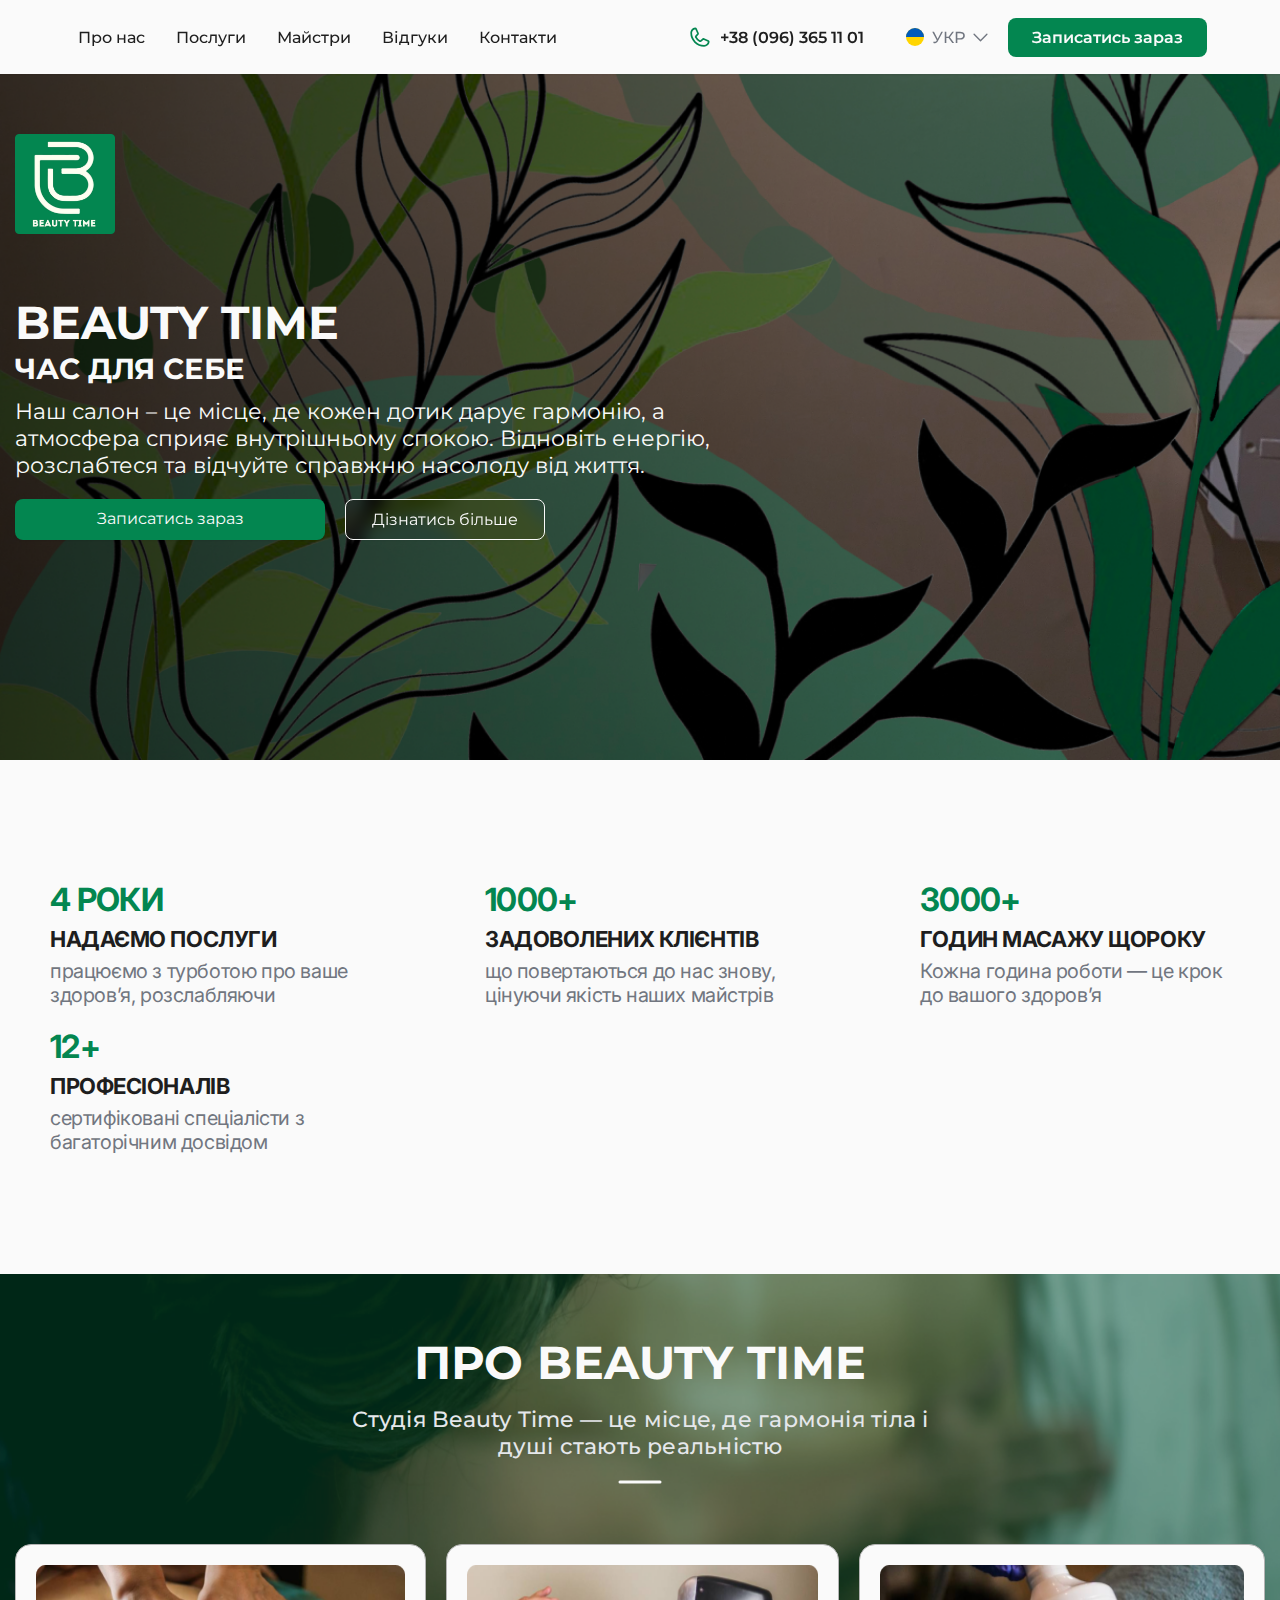
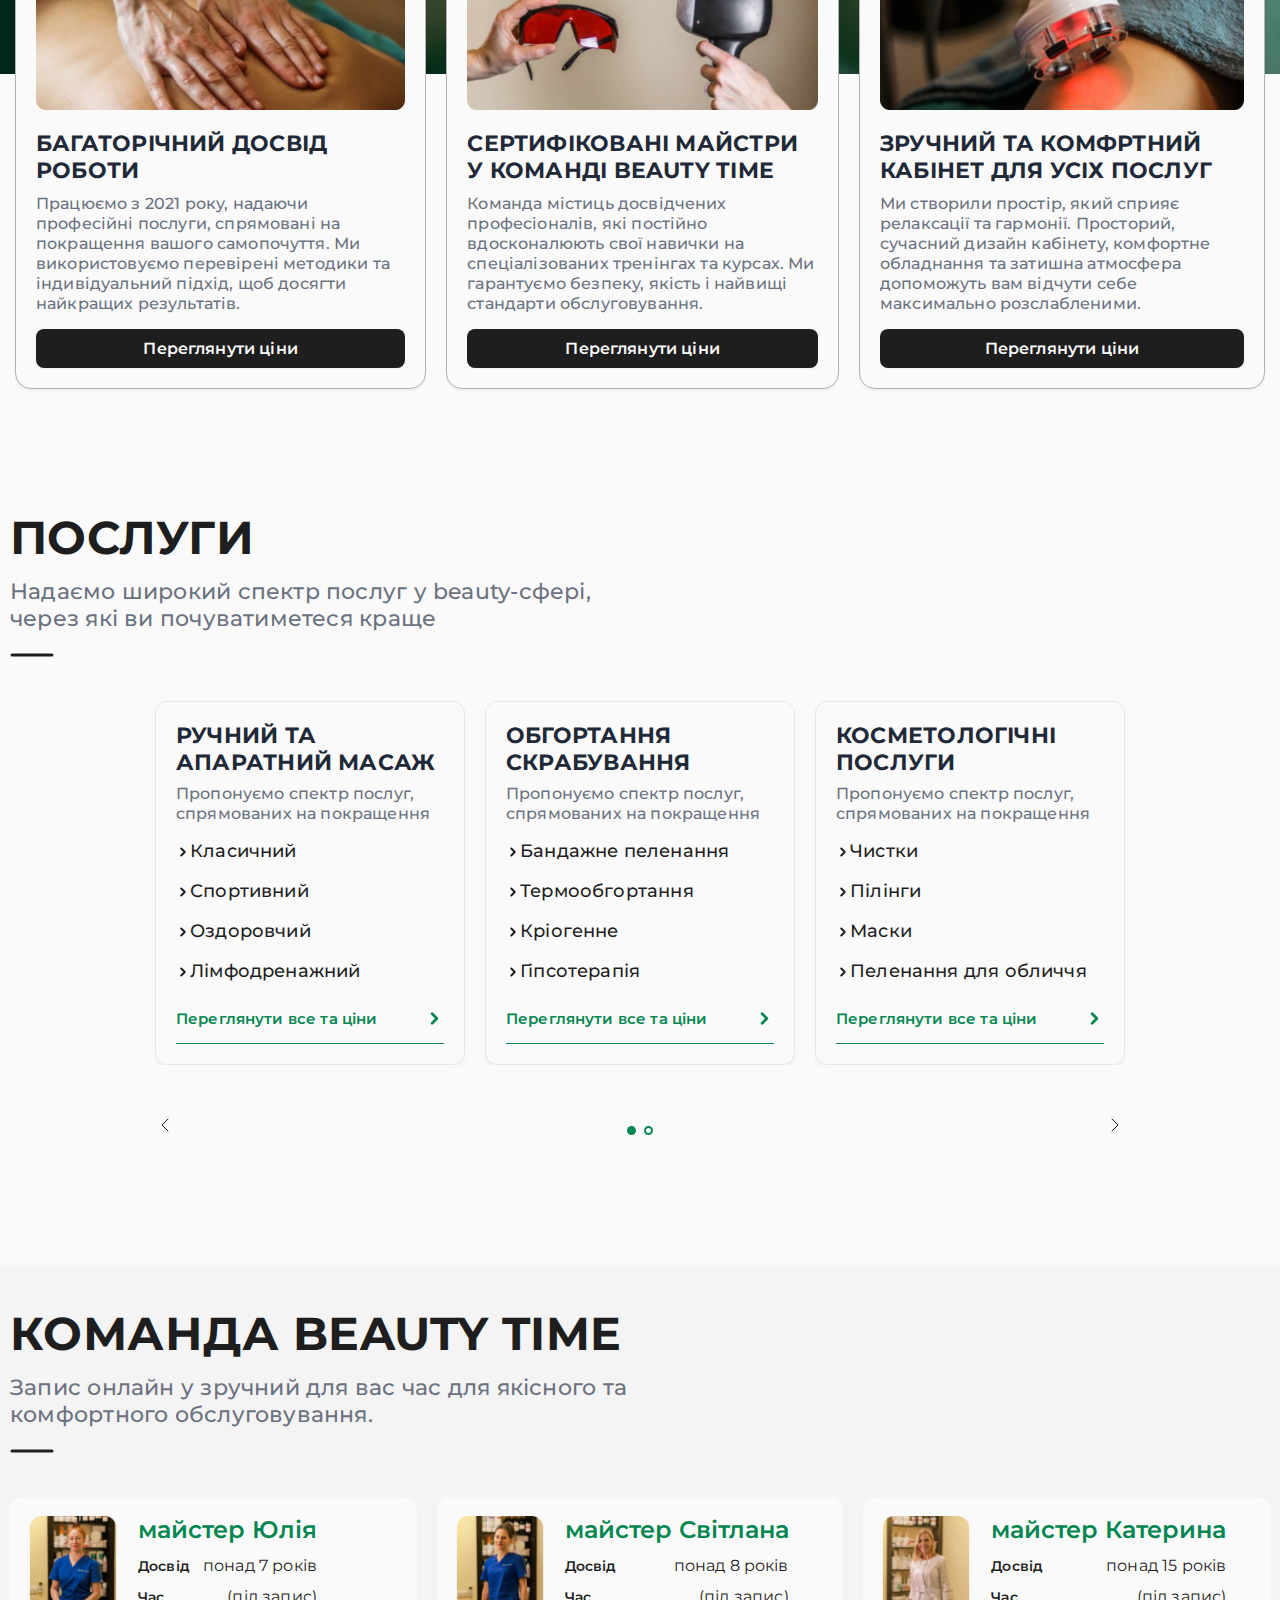
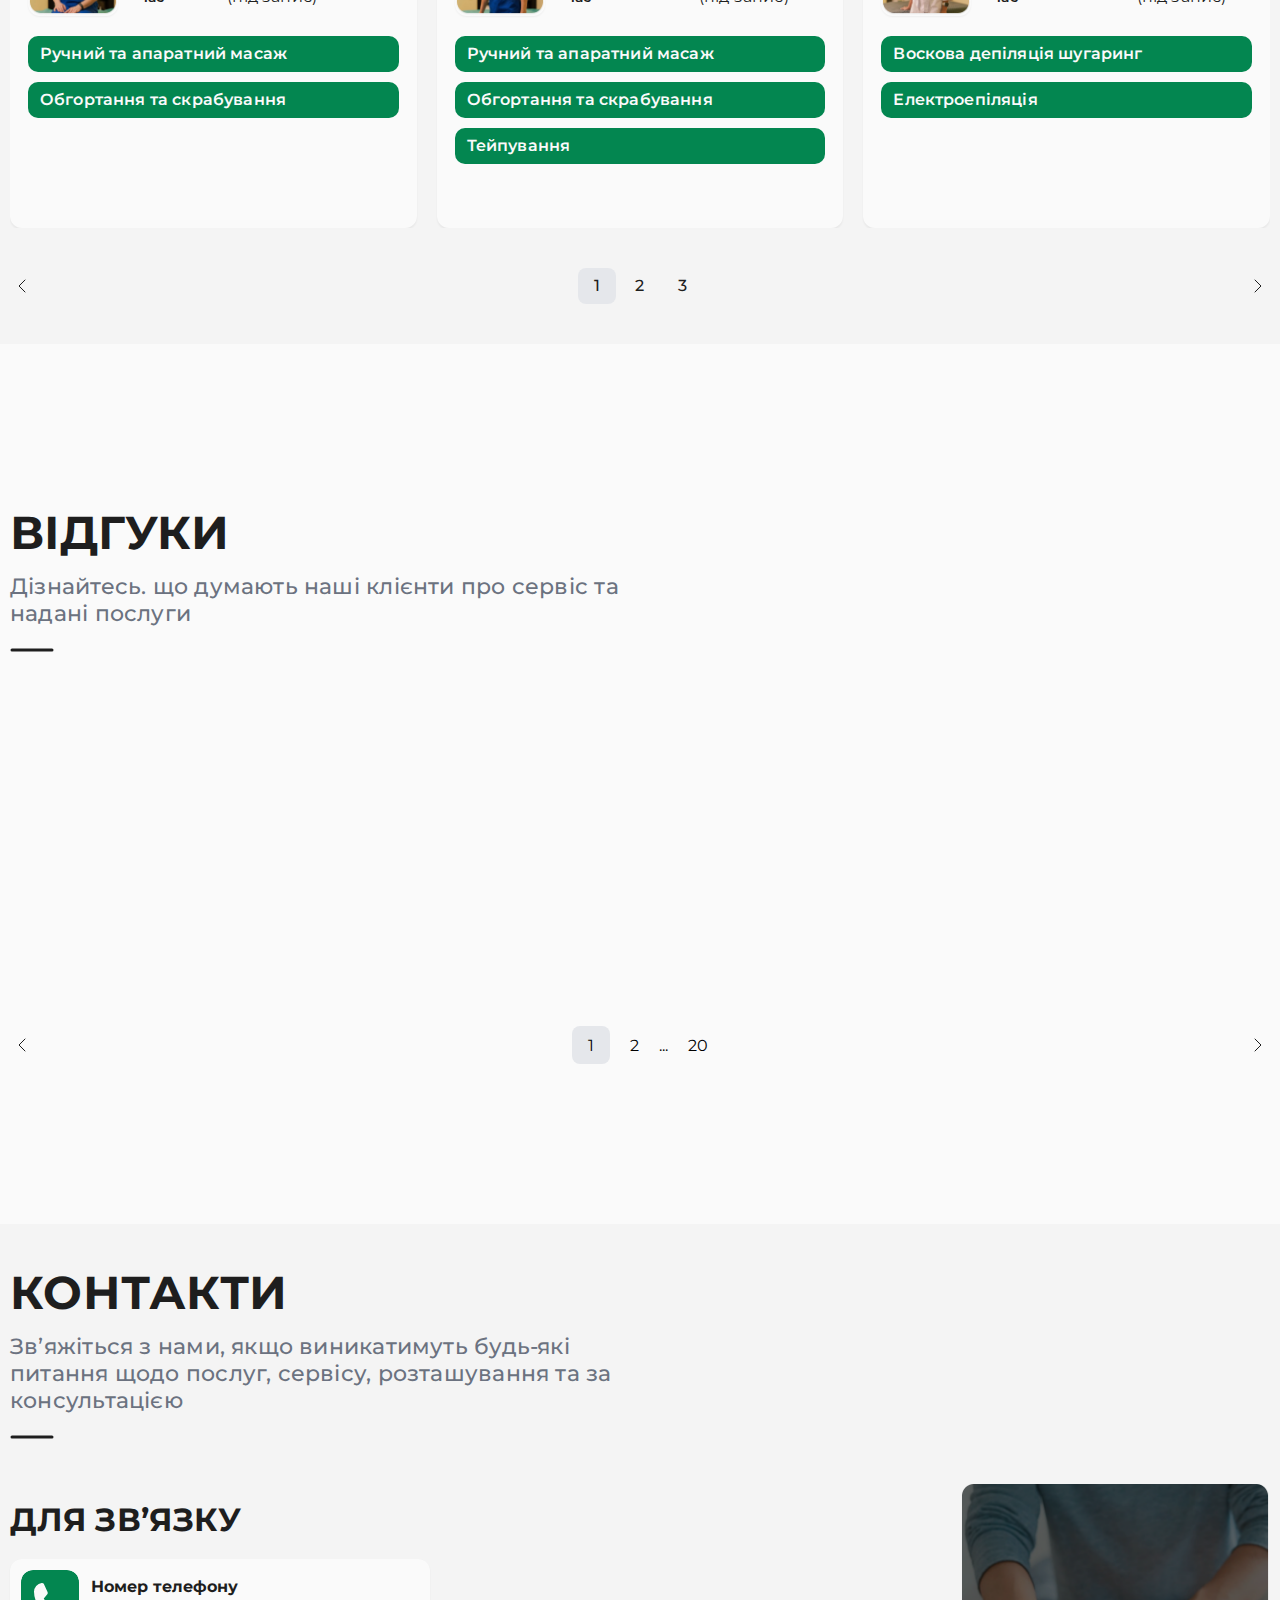
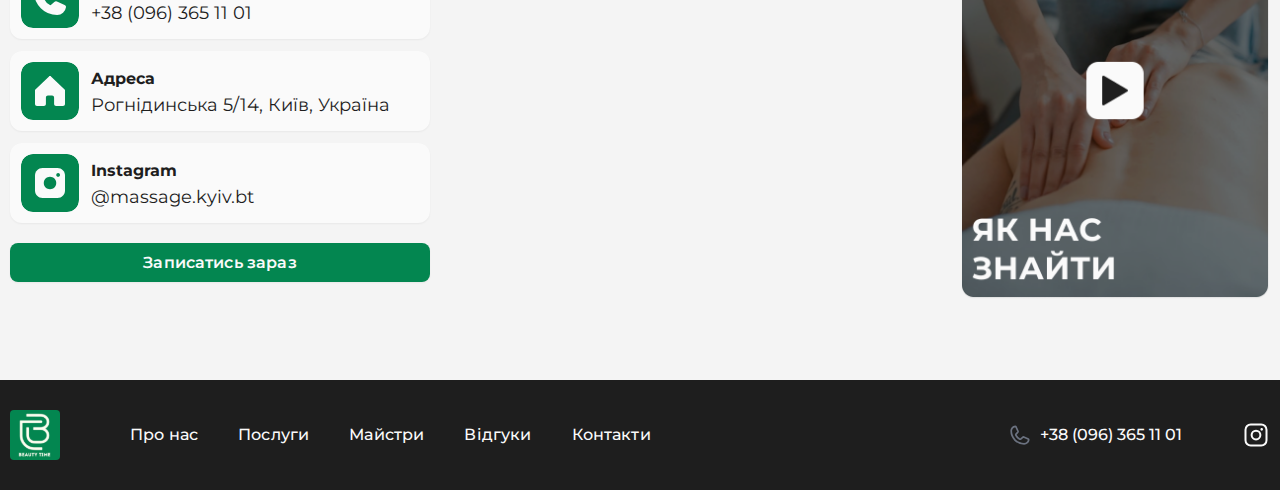
==== commit 6be8be9f: "update" ====
--- a/index.html
+++ b/index.html
@@ -165,7 +165,7 @@
     </header>
     <section class="hero-section">
       <div class="hero-section-container">
-        <img src="icons/Logo.svg" alt="" class="hero-section-logo" />
+        <img src="icons/logo.png" alt="" class="hero-section-logo" />
         <h1 class="hero-section-title">Beauty Time</h1>
         <h2 class="hero-section-subTitle">Час для себе</h2>
         <p class="hero-section-text">
